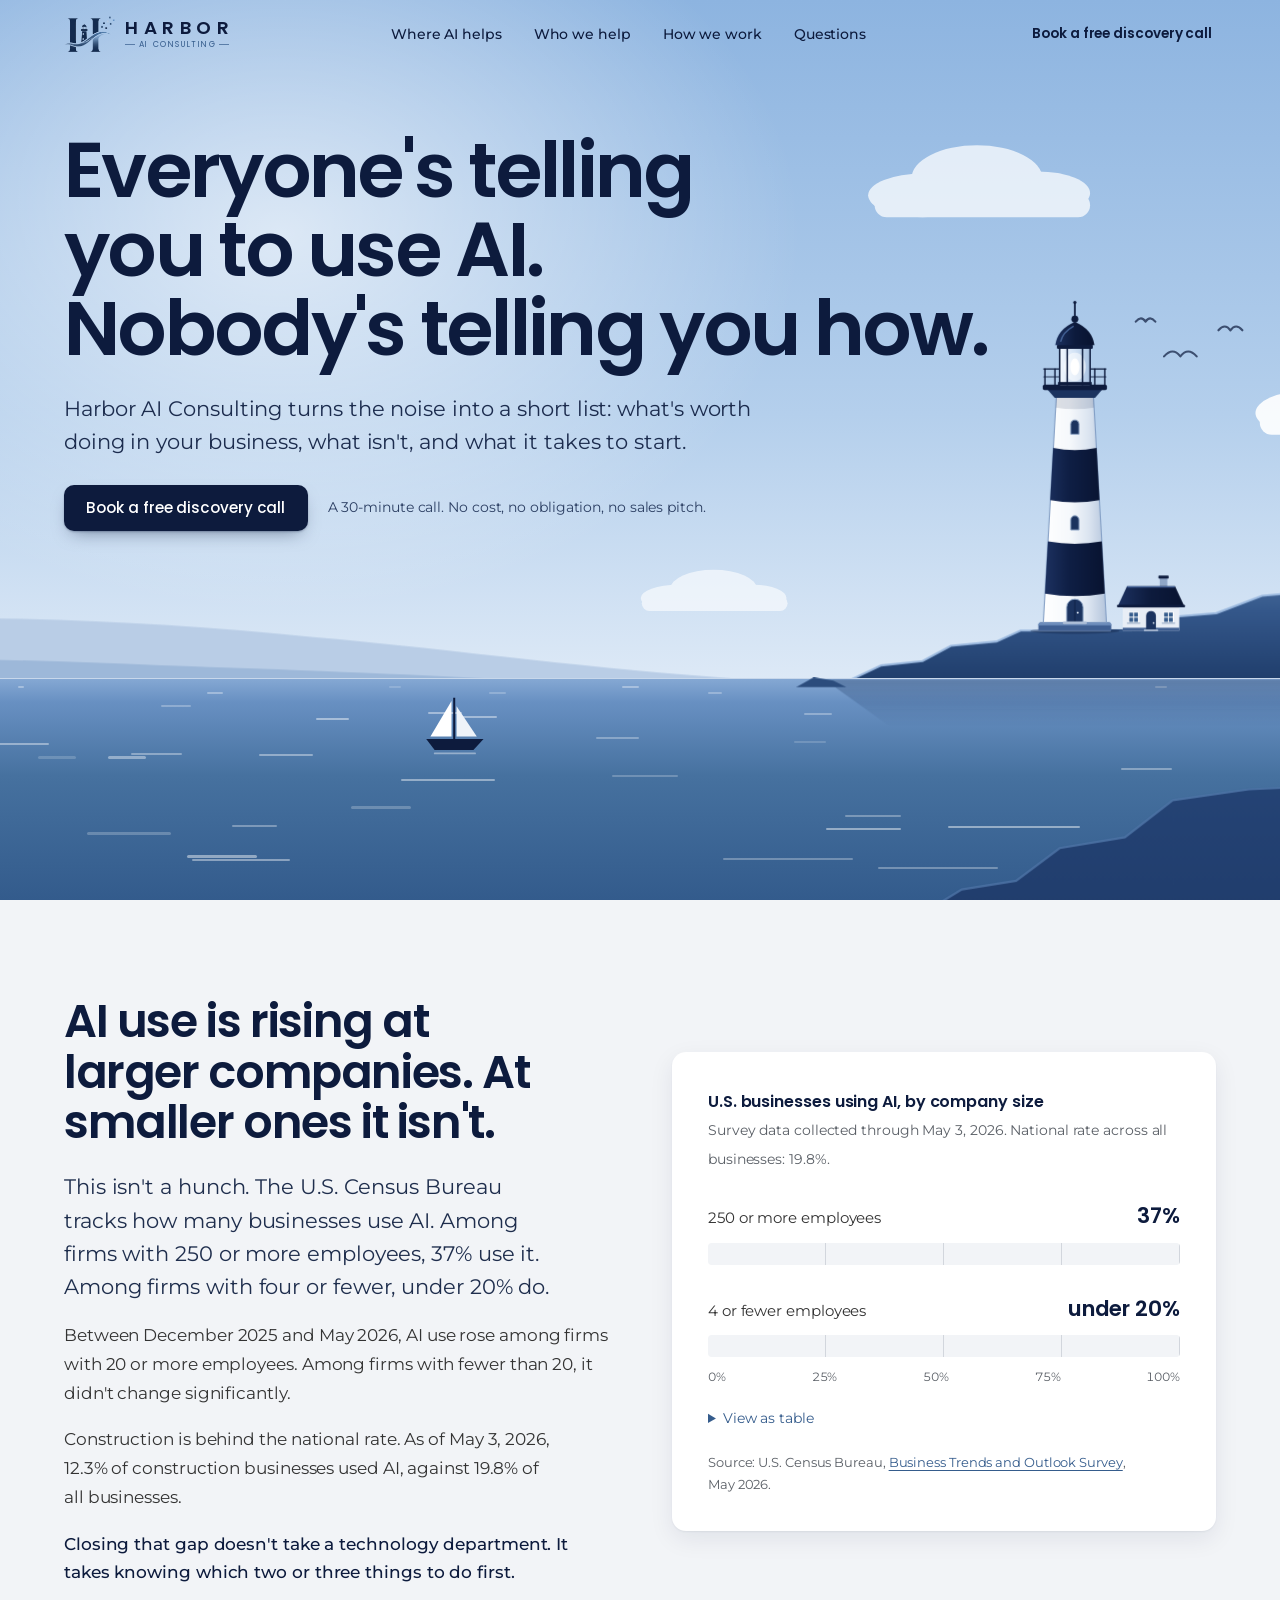
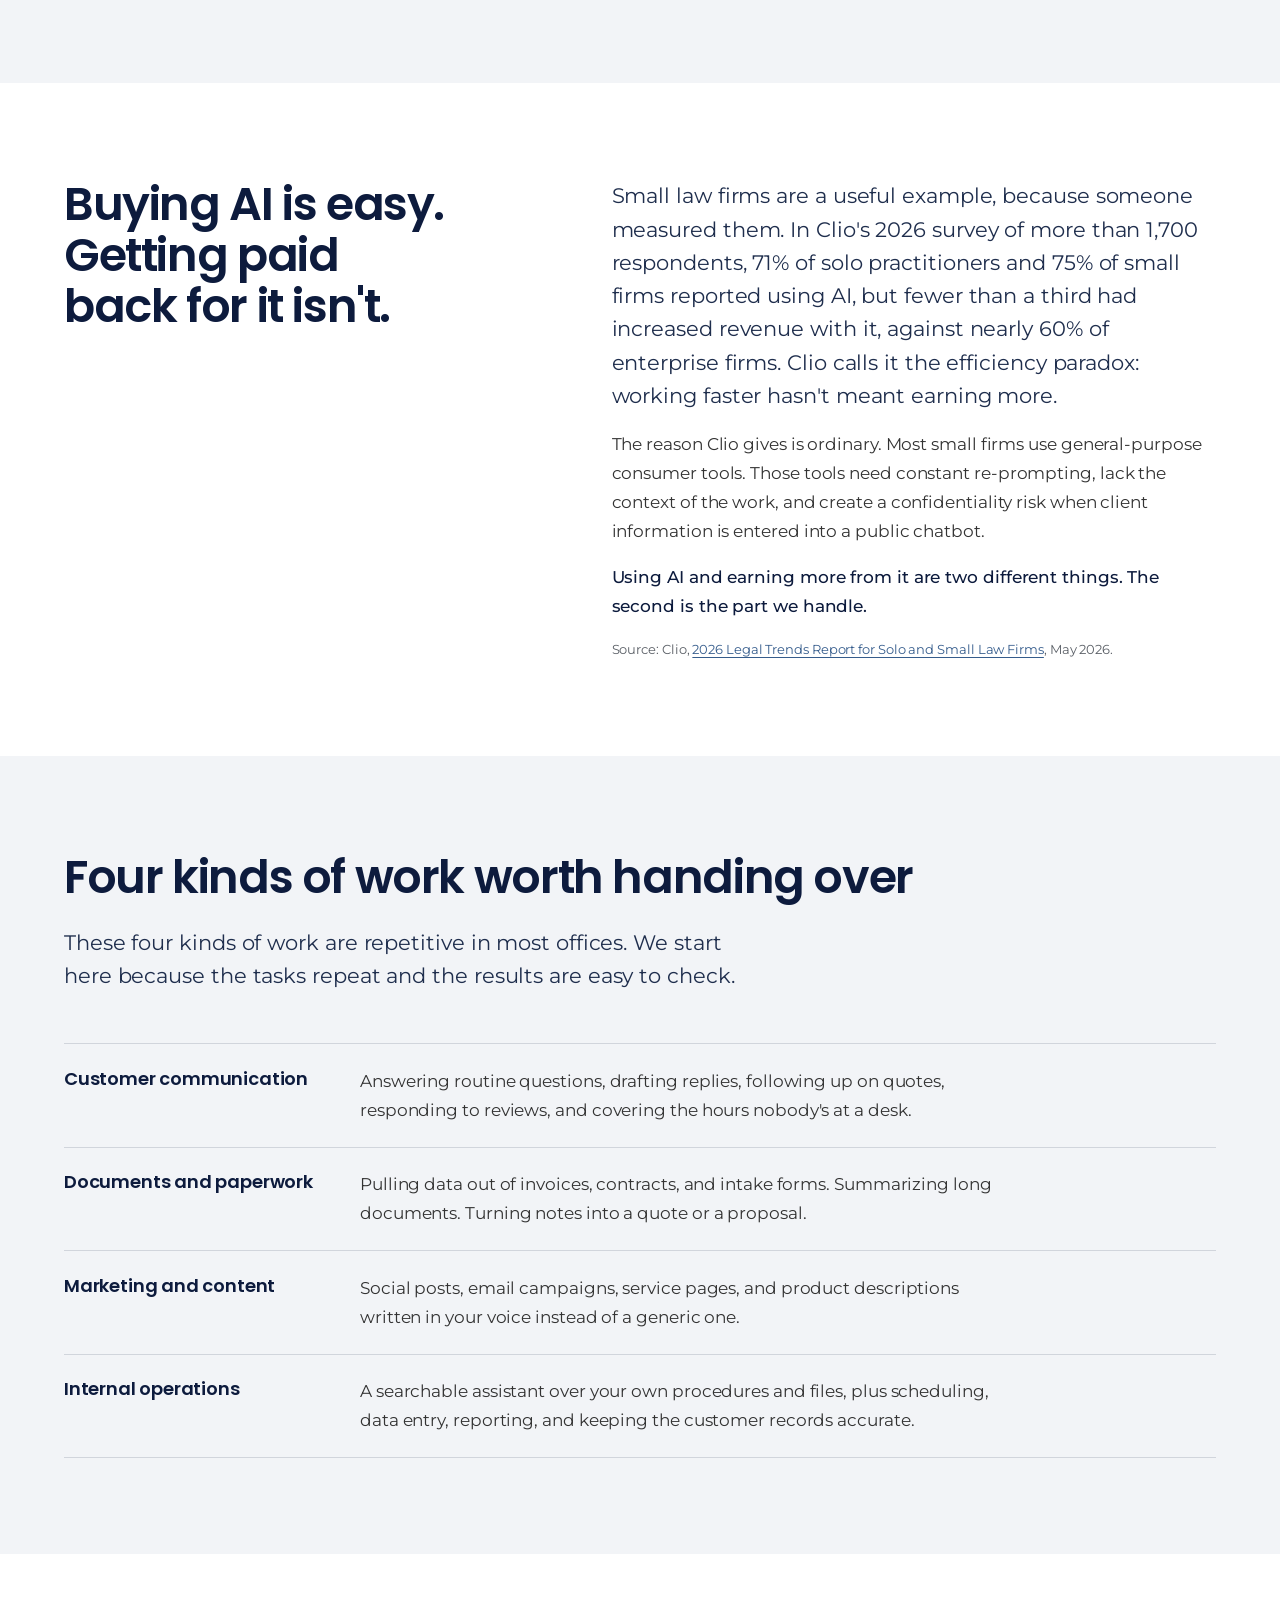
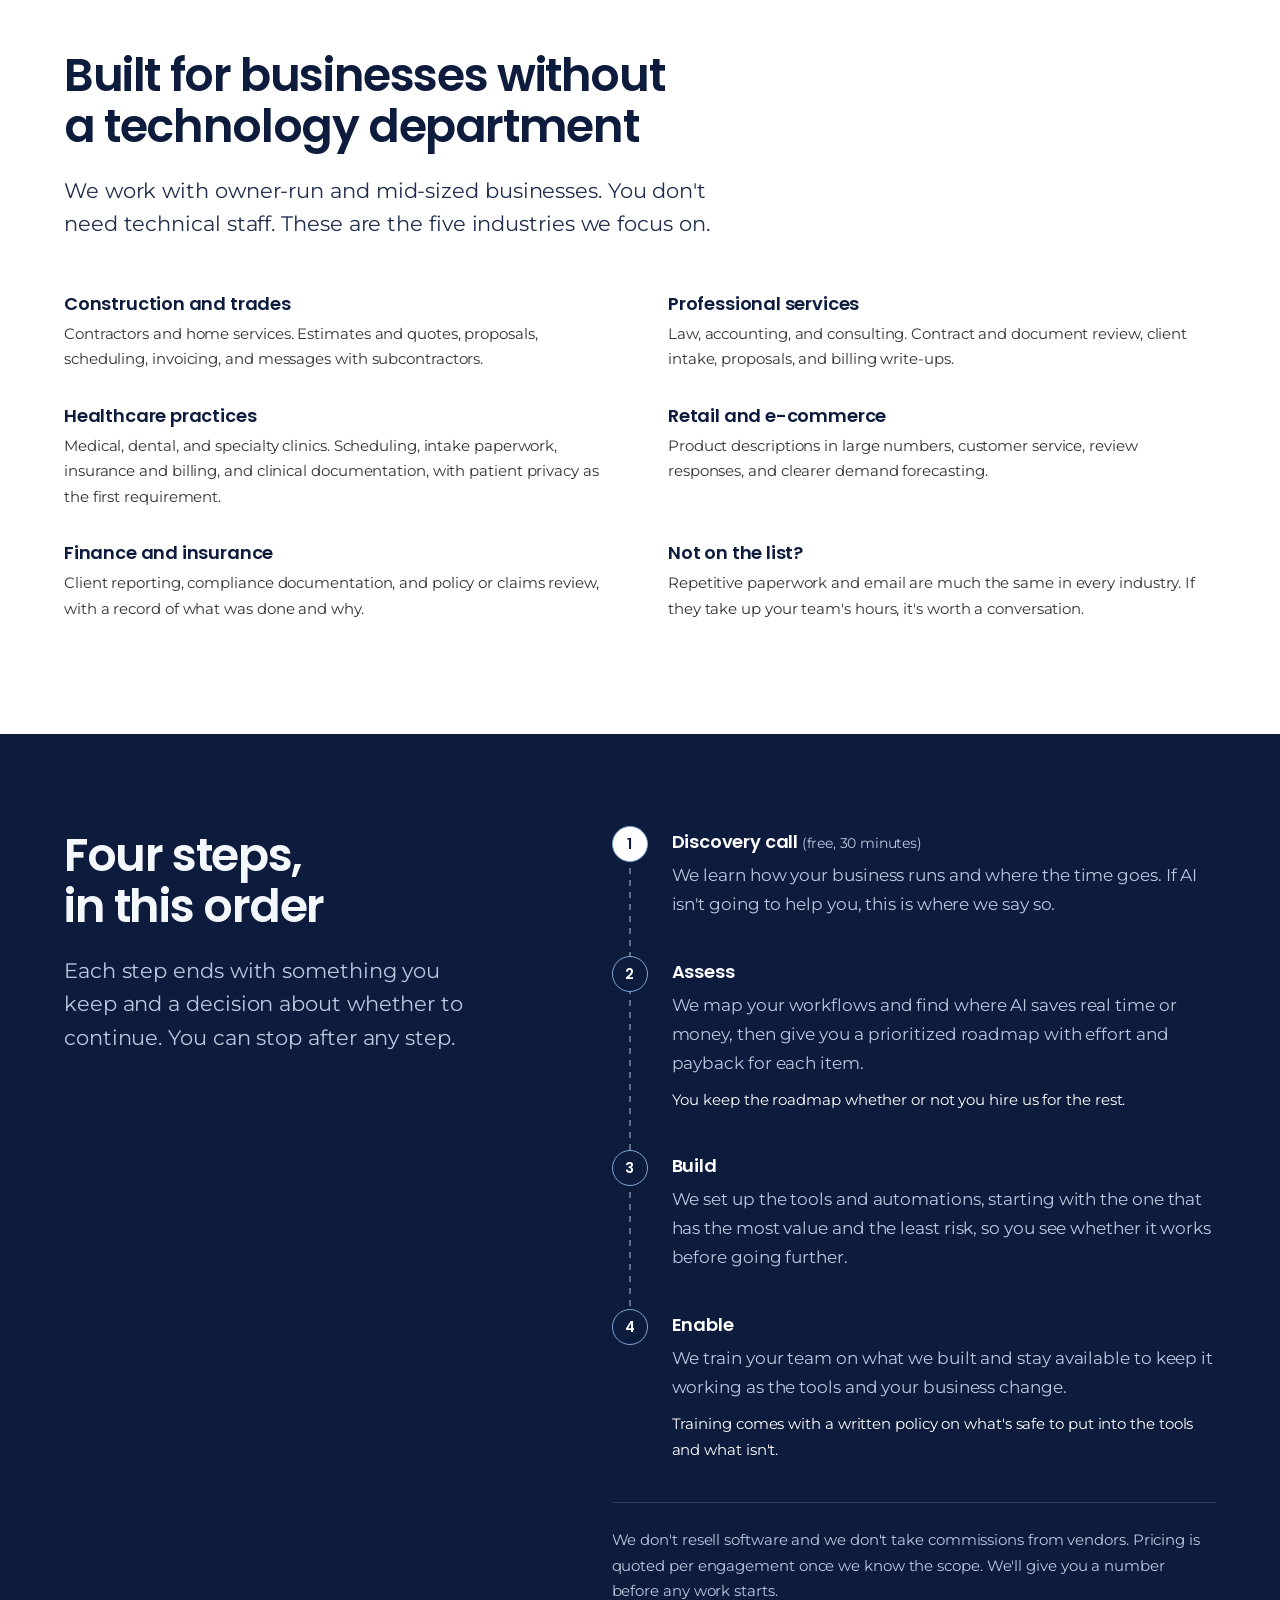
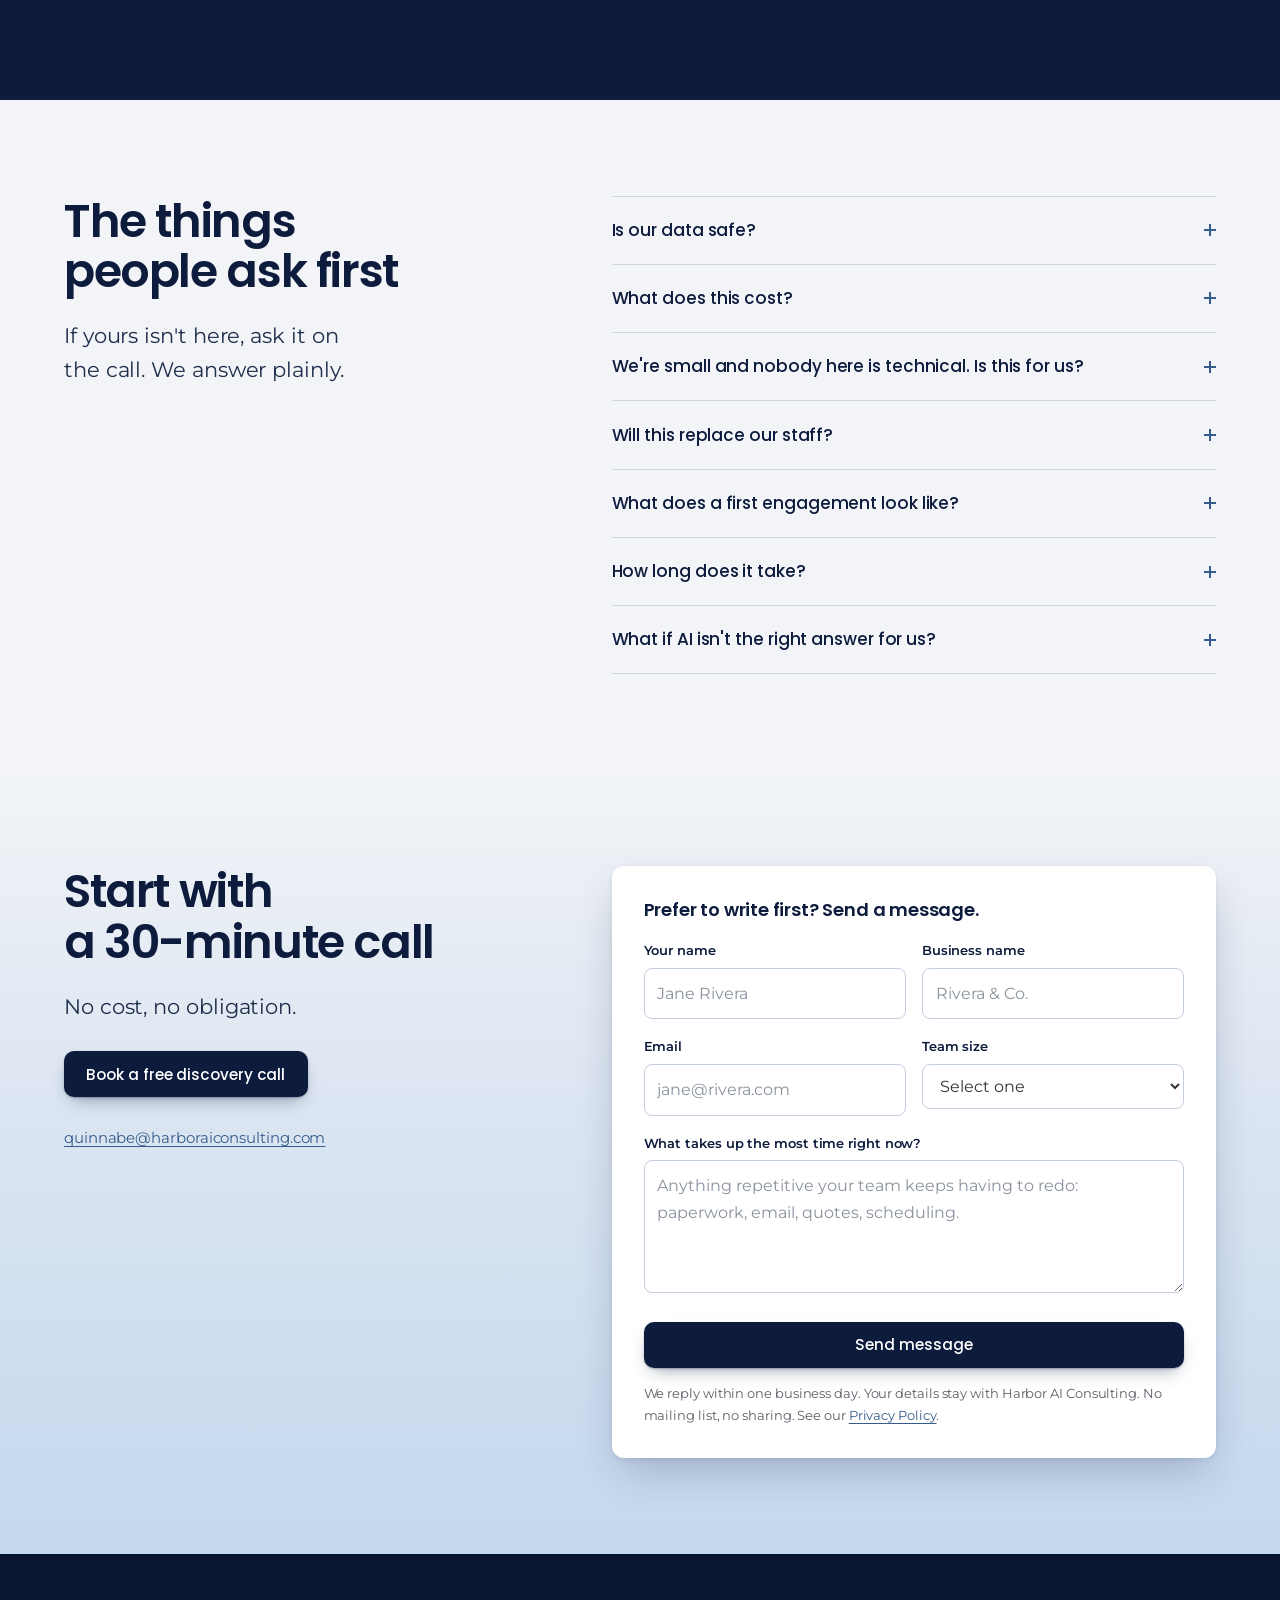
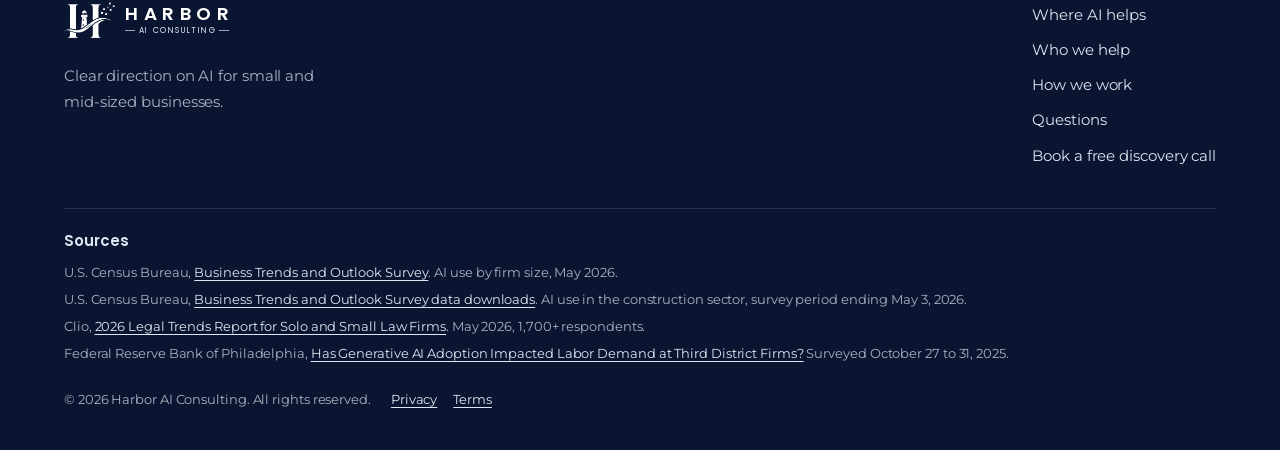
==== index.html @ d049d6ae "Replace the home page with the scroll-driven daylight design The home page is rebuilt as a daytime h" ====
<!doctype html>
<html lang="en">
<head>
<meta charset="utf-8">
<meta name="viewport" content="width=device-width, initial-scale=1, viewport-fit=cover">
<title>Harbor AI Consulting: clear direction on AI for small businesses</title>
<meta name="description" content="Harbor AI Consulting helps small and mid-sized businesses work out where AI actually pays off, and where it doesn't. Book a free 30-minute discovery call.">
<link rel="canonical" href="https://harboraiconsulting.com/">

<meta property="og:type" content="website">
<meta property="og:url" content="https://harboraiconsulting.com/">
<meta property="og:site_name" content="Harbor AI Consulting">
<meta property="og:title" content="Harbor AI Consulting: clear direction on AI">
<meta property="og:description" content="Everyone's telling you to use AI. Nobody's telling you how. Practical AI guidance for small and mid-sized businesses.">
<meta property="og:image" content="https://harboraiconsulting.com/assets/logo.png">
<meta name="twitter:card" content="summary_large_image">
<meta name="twitter:title" content="Harbor AI Consulting: clear direction on AI">
<meta name="twitter:description" content="Everyone's telling you to use AI. Nobody's telling you how. Practical AI guidance for small and mid-sized businesses.">
<meta name="twitter:image" content="https://harboraiconsulting.com/assets/logo.png">
<meta name="theme-color" content="#A6C4E6">

<link rel="icon" href="/favicon.svg" type="image/svg+xml">
<link rel="icon" href="/favicon-32.png" sizes="32x32" type="image/png">
<link rel="apple-touch-icon" href="/apple-touch-icon.png">

<link rel="preconnect" href="https://fonts.googleapis.com">
<link rel="preconnect" href="https://fonts.gstatic.com" crossorigin>
<link href="https://fonts.googleapis.com/css2?family=Montserrat:wght@400;500;600&family=Poppins:wght@400;500;600&display=swap" rel="stylesheet">
<link rel="stylesheet" href="scrollcraft.css">

<style>
  /* ---------- brand tokens: the light ground is the default ---------- */
  :root {
    --sc-canvas: #FFFFFF;
    --sc-surface: #F2F4F7;
    --sc-ink: #0D1B3D;
    --sc-ink-soft: #5A5F66;
    --sc-accent: #355C8C;
    --sc-accent-ink: #FFFFFF;
    --sc-hairline: rgba(13,27,61,.14);
    --sc-font-display: "Poppins", system-ui, sans-serif;
    --sc-font-text: "Montserrat", system-ui, sans-serif;
    --sc-maxw: 90rem;
    --sc-gutter: clamp(1.25rem, 5vw, 4.5rem);
    --edge: max(var(--sc-gutter), calc((100vw - var(--sc-maxw)) / 2 + var(--sc-gutter)));
    --sc-leading-body: 1.7;
    --navy: #0D1B3D; --navy-deep: #0A1631; --blue: #355C8C; --sky: #7FA8D6;
    --mist: #DDE6F2; --fog: #F2F4F7;
    --lift: 0 1px 2px rgba(13,27,61,.06), 0 8px 24px rgba(13,27,61,.08);
    --lift-3: 0 2px 4px rgba(13,27,61,.08), 0 18px 44px -8px rgba(13,27,61,.24);
    --bar-h: 68px;
    --sc-t-base: clamp(1rem, .97rem + .12vw, 1.0625rem);
  }
  body { color: #333333; }
  .g-light { --sc-canvas: #F2F4F7; --sc-surface: #FFFFFF; background: #F2F4F7; }
  .g-white { background: #FFFFFF; }
  .g-sky   { background: linear-gradient(180deg, #F2F4F7 0%, #DDE6F2 40%, #C4D8EE 100%); }
  /* the dark ground restates the tokens AND color, because color is inherited as a computed value */
  .g-dark  {
    --sc-ink: #F4F7FB; --sc-ink-soft: #B9C8DE;
    --sc-accent: #7FA8D6; --sc-accent-ink: #0D1B3D;
    --sc-hairline: rgba(221,230,242,.16);
    background: var(--navy); color: var(--sc-ink);
  }
  section { position: relative; }
  .sc-wrap[data-sc-in] { opacity: 1; transform: none; }
  html { scroll-padding-top: calc(var(--bar-h) + 1rem); }
  a:focus-visible, button:focus-visible, summary:focus-visible { outline: 2px solid var(--blue); outline-offset: 3px; border-radius: 4px; }
  .g-dark a:focus-visible, .foot a:focus-visible { outline-color: var(--sky); }
  .skip-link { position: absolute; left: -9999px; top: 0; z-index: 200; background: var(--navy); color: #fff; padding: .75rem 1.25rem; border-radius: 0 0 6px 0; text-decoration: none; }
  .skip-link:focus { left: 0; }

  h1, h2, h3 { font-family: var(--sc-font-display); color: var(--sc-ink); margin: 0; text-wrap: balance; }
  h2 { font-weight: 600; font-size: clamp(1.75rem, 1.2rem + 2.1vw, 2.9rem); line-height: 1.1; letter-spacing: -0.03em; }
  h3 { font-weight: 600; font-size: 1.125rem; line-height: 1.3; letter-spacing: -0.01em; }
  p { margin: 0; text-wrap: pretty; }
  .lede { font-size: clamp(1.1rem, 1rem + .5vw, 1.3rem); line-height: 1.6; max-width: 60ch; color: #1F2E4D; text-wrap: balance; }
  /* inside a text column every paragraph shares one right edge */
  .read .lede, .cols--even .stack .lede { max-width: none; }
  .read .lede { text-wrap: pretty; }
  @media (max-width: 760px) { .lede { text-wrap: pretty; } }
  .cols--even .stack { max-width: 37rem; }
  .two > span { display: block; }
  .small { font-size: .9375rem; }
  .soft { color: var(--sc-ink-soft); }
  .src { font-size: .8125rem; color: var(--sc-ink-soft); }
  .src a, .txt-link { color: var(--sc-accent); text-decoration: underline; }
  .g-light .txt-link, .g-white .txt-link, .g-light .src a, .g-white .src a { color: var(--blue); }
  .sr-only { position: absolute; width: 1px; height: 1px; overflow: hidden; clip-path: inset(50%); white-space: nowrap; }

  /* ---------- buttons ---------- */
  .btn {
    display: inline-flex; align-items: center; justify-content: center;
    font-family: var(--sc-font-display); font-weight: 500; font-size: .95rem; line-height: 1;
    padding: .95rem 1.4rem; border-radius: 10px; border: 0; cursor: pointer;
    text-decoration: none; white-space: nowrap;
    transition: background-color 160ms var(--sc-ease-out), transform 120ms var(--sc-ease-out);
  }
  .btn:active { transform: translateY(1px); }
  .btn--navy { background: var(--navy); color: #FFFFFF; box-shadow: 0 1px 2px rgba(13,27,61,.28), 0 8px 18px -8px rgba(13,27,61,.5); }
  .btn--block { width: 100%; }
  .btn--sm { padding: .7rem 1rem; font-size: .85rem; }
  .btn[disabled] { background: var(--mist); color: #5A5F66; cursor: default; }
  @media (hover: hover) and (pointer: fine) { .btn--navy:hover { background: var(--blue); transform: translateY(-1px); } }
  .btn:active { transform: translateY(1px); }

  /* ---------- the bar: a working index ---------- */
  .bar {
    position: fixed; inset: 0 0 auto 0; height: var(--bar-h); z-index: 60;
    display: flex; align-items: center; justify-content: space-between; gap: 1rem;
    padding-inline: var(--edge);
    transition: background-color 240ms var(--sc-ease-out), box-shadow 240ms var(--sc-ease-out);
  }
  .bar.is-scrolled { background: rgba(255,255,255,.96); -webkit-backdrop-filter: saturate(1.5) blur(16px); backdrop-filter: saturate(1.5) blur(16px); box-shadow: 0 1px 0 rgba(13,27,61,.09); }
  .bar.is-open { background: #FFFFFF; box-shadow: 0 1px 0 rgba(13,27,61,.09); }
  .bar .btn--navy { transition: background-color 200ms var(--sc-ease-out), color 200ms var(--sc-ease-out), transform 120ms var(--sc-ease-out); }
  .bar:not(.is-scrolled):not(.is-open) .btn--navy { background: transparent; color: var(--navy); box-shadow: inset 0 0 0 1.5px var(--navy); }
  @media (hover: hover) and (pointer: fine) { .bar:not(.is-scrolled):not(.is-open) .btn--navy:hover { background: rgba(13,27,61,.08); } }
  .lockup { display: inline-flex; align-items: center; gap: .65rem; text-decoration: none; color: var(--navy); }
  .lockup img { height: 36px; width: auto; }
  .lockup-word { display: flex; flex-direction: column; gap: 3px; font-family: var(--sc-font-display); line-height: 1; }
  /* horizontal lockup as drawn in the brand guide: HARBOR is the widest line; under it AI CONSULTING
     is centered with a short line on each side. Letter spacing also adds space after the last letter,
     so each line of text takes that space back with a negative right margin. */
  .lockup-name { font-weight: 600; font-size: 1.15rem; letter-spacing: .3em; margin-right: -.3em; }
  .lockup-sub { display: flex; align-items: center; gap: .5em; font-size: .5rem; color: var(--blue); }
  .lockup-sub::before, .lockup-sub::after { content: ""; flex: 1 1 0; min-width: 4px; height: 1px; background: currentColor; opacity: .7; }
  .lockup-sub > span { letter-spacing: .2em; margin-right: -.2em; white-space: nowrap; }
  .bar-nav { display: flex; gap: 2rem; }
  .bar-nav a { position: relative; font-size: .9rem; font-weight: 500; color: var(--navy); text-decoration: none; padding: .5rem 0; }
  .bar-nav a::after { content: ""; position: absolute; left: 0; right: 0; bottom: 2px; height: 2px; border-radius: 1px; background: currentColor;
    transform: scaleX(0); transform-origin: 0 50%; transition: transform 240ms var(--sc-ease-out); }
  .bar-nav a[aria-current]::after { transform: scaleX(1); }
  @media (hover: hover) and (pointer: fine) { .bar-nav a:hover::after { transform: scaleX(1); } }
  .bar-right { display: flex; align-items: center; gap: .35rem; }
  .menu { display: none; }
  .menu summary { list-style: none; cursor: pointer; font-family: var(--sc-font-display); font-weight: 500; font-size: .85rem; color: var(--navy); padding: .7rem .6rem; }
  .menu summary::-webkit-details-marker { display: none; }
  .menu-panel { position: absolute; left: 0; right: 0; top: var(--bar-h); display: grid; background: #FFFFFF;
    padding: 0 var(--edge) .75rem; box-shadow: 0 22px 30px -20px rgba(13,27,61,.35); }
  .menu-panel a { padding: .95rem 0; border-top: 1px solid var(--sc-hairline); color: var(--navy); font-weight: 500; text-decoration: none; }
  @media (max-width: 960px) { .bar-nav { display: none; } .menu { display: block; } }
  @media (max-width: 420px) { .lockup-word { display: none; } .bar .btn--sm { padding: .65rem .7rem; font-size: .78rem; } }

  /* Decided 2026-11-10: the top bar has no lines and no boxes, except the logo, which keeps its
     brand-guide lines beside AI CONSULTING. No underline under the section being read or on hover,
     no outline or fill on the bar button, no line under the bar. */
  .bar-nav a::after { display: none; }
  .bar .bar-nav a { transition: color 160ms var(--sc-ease-out); }
  .bar .bar-nav a[aria-current] { color: var(--blue); }
  .bar.is-scrolled, .bar.is-open { box-shadow: none; }
  .bar .btn--navy, .bar.is-scrolled .btn--navy, .bar:not(.is-scrolled):not(.is-open) .btn--navy {
    background: transparent; color: var(--navy); box-shadow: none; padding-inline: .25rem; font-weight: 600; }
  @media (hover: hover) and (pointer: fine) {
    .bar .bar-nav a:hover, .bar .btn--navy:hover, .bar:not(.is-scrolled):not(.is-open) .btn--navy:hover { color: var(--blue); background: transparent; transform: none; }
  }

  /* =====================================================================
     THE OPENING: one sentence in a clear sky, a lighthouse, open water.
     --u is the size of one drawing unit. The scene is drawn on a 1600 x 900
     sheet; the lighthouse stands at x 1180 and the waterline is at y 596.
     --h is how far the opening has scrolled away, 0 to 1.
     ===================================================================== */
  .hero {
    --h: clamp(0, calc((var(--sc-p, .5) - .5) * 2), 1);
    --u: min(.125svh, .085vw);
    --lx: 84vw;
    --yb: 800;
    --sea: calc(var(--u) * (var(--yb) - 596));
    position: relative; min-height: 100svh; overflow: clip;
    display: flex; flex-direction: column;
    background:
      radial-gradient(58% 60% at 22% 26%, rgba(255,255,255,.62), rgba(255,255,255,0) 70%),
      linear-gradient(180deg, #8DB4E0 0%, #B4CFEC 46%, #E3EDF8 80%, #F2F6FB 100%);
  }
  .pl { position: absolute; inset: 0; pointer-events: none; will-change: transform; }
  .pl-sky  { transform: translate3d(0, calc(var(--h) * 20svh), 0); }
  /* only the background answers the scroll: the sky and the far shore. The lighthouse, the water and the boat do not. */
  .sheet {
    position: absolute;
    left: calc(var(--lx) - var(--u) * 1180);
    bottom: calc(var(--u) * (var(--yb) - 900));
    width: calc(var(--u) * 1600); height: calc(var(--u) * 900);
  }
  .sheet svg { display: block; width: 100%; height: 100%; max-width: none; overflow: visible; }
  .sheet--far { transform: translate3d(calc(var(--h) * -3vw), 0, 0); will-change: transform; }
  /* clouds and birds do not move (decided 2026-11-10). Only the boat and the light on the water do. */

  .water {
    position: absolute; left: 0; right: 0; bottom: -24svh; height: calc(var(--sea) + 24svh);
    background: linear-gradient(180deg, #86A9D4 0, #6890C2 calc(var(--u) * 22), #46719F calc(var(--u) * 90), #325A8B calc(var(--u) * 210), #284C7B 100%);
    box-shadow: inset 0 1px 0 rgba(255,255,255,.55);
  }
  /* light on the water: three sheets of lines, each sheet one layer, so the browser moves them by fractions of a pixel */
  .glints { position: absolute; inset: 0; will-change: transform, opacity; animation: swell 9s ease-in-out infinite alternate; }
  .glints:nth-of-type(2) { animation-duration: 12s; animation-direction: alternate-reverse; }
  .glints:nth-of-type(3) { animation-duration: 15s; animation-delay: -5s; }
  @keyframes swell { from { transform: translate3d(-7px, 0, 0); opacity: 1; } to { transform: translate3d(7px, 0, 0); opacity: .5; } }
  .water i { position: absolute; height: max(1.5px, calc(var(--u) * 2)); border-radius: 2px; background: #FFFFFF; }
  .boat { position: absolute; left: 33vw; top: calc(var(--u) * 12); width: calc(var(--u) * 62);
    animation: sail 34s ease-in-out infinite alternate; will-change: transform; }
  /* the boat floats on its own, slowly, left and right. Scroll does not move it. */
  @keyframes sail { from { transform: translate3d(-3.5vw, 0, 0) rotate(.02deg); } to { transform: translate3d(3.5vw, 0, 0) rotate(.02deg); } }
  .boat svg { display: block; width: 100%; height: auto; overflow: visible; transform-origin: 50% 88%;
    animation: bob 6s ease-in-out infinite alternate; will-change: transform; }
  @keyframes bob { from { transform: translate3d(0, -.6px, 0) rotate(-1.6deg); } to { transform: translate3d(0, .6px, 0) rotate(1.6deg); } }

  .hero-copy {
    position: relative; z-index: 3;
    padding: calc(var(--bar-h) + clamp(1.75rem, 7svh, 5.5rem)) var(--edge) 0;
  }
  .hero-copy h1 {
    font-weight: 600; color: var(--navy);
    font-size: clamp(2.1rem, min(6vw, 10.2svh), 5.6rem);
    line-height: 1.03; letter-spacing: -0.035em; max-width: 12.7em;
  }
  .hero-copy h1 > span { display: block; text-wrap: balance; }
  .hero-copy h1 .nw { white-space: nowrap; }
  .hero-copy .lede { margin-top: clamp(1.1rem, 2.6svh, 1.75rem); max-width: 60ch; color: #1C2C4E; }
  .hero-cta { margin-top: clamp(1.25rem, 3svh, 2rem); display: flex; flex-wrap: wrap; align-items: center; gap: .9rem 1.25rem; }
  .hero-cta p { font-size: .875rem; color: #2C3F63; }
  .hero-reserve { flex: 1 0 calc(var(--u) * 250); }

  @media (max-width: 760px) {
    .hero { --u: min(.075svh, .165vw); --lx: 80vw; --yb: 760; }
    .hero-copy { padding-top: calc(var(--bar-h) + 1.5rem); }
    .hero-copy h1 { font-size: clamp(1.9rem, 10.3vw, 3rem); line-height: 1.06; }
    .hero-copy .lede { font-size: 1rem; line-height: 1.55; }
    .hero-reserve { flex-basis: calc(var(--u) * (var(--yb) - 228)); }
    .pl-fore, .cloud--b { display: none; }
    .boat { left: 8vw; width: calc(var(--u) * 70); }
  }

  @media (prefers-reduced-motion: no-preference) {
    .hero-copy h1, .hero-copy .lede, .hero-cta { animation: arrive 760ms var(--sc-ease-out) both; }
    .hero-copy .lede { animation-delay: 120ms; }
    .hero-cta { animation-delay: 220ms; }
  }
  @keyframes arrive { from { opacity: 0; transform: translate3d(0, 16px, 0); } }

  @media (prefers-reduced-motion: reduce) {
    .hero { --h: 0; }
    .glints, .boat, .boat svg { animation: none; }
    .course-wrap { --k: 1 !important; }
  }

  /* =====================================================================
     the document
     ===================================================================== */
  .sec { padding-block: clamp(4rem, 7.5vw, 6.75rem); }
  .cols { display: grid; gap: clamp(2rem, 5vw, 5rem); }
  @media (min-width: 900px) {
    .cols--even { grid-template-columns: 1fr 1fr; align-items: center; }
    .cols--lead { grid-template-columns: minmax(0,.8fr) minmax(0,1fr); align-items: start; }
    .sticky { position: sticky; top: calc(var(--bar-h) + 2rem); }
  }
  .stack > * + * { margin-top: 1.1rem; }
  .stack > h2 + * { margin-top: 1.4rem; }

  /* the gap: two bars */
  .fig { background: #fff; border-radius: 14px; padding: clamp(1.25rem, 3vw, 2.25rem); box-shadow: var(--lift); margin: 0; }
  .fig figcaption strong { display: block; font-family: var(--sc-font-display); font-weight: 600; color: var(--navy); font-size: 1rem; }
  .fig figcaption span { font-size: .875rem; color: #5A5F66; }
  .bar-row { margin-top: 1.6rem; }
  .bar-head { display: flex; justify-content: space-between; align-items: baseline; gap: 1rem; font-size: .9375rem; }
  .bar-head b { font-family: var(--sc-font-display); font-weight: 600; font-size: 1.35rem; color: var(--navy); font-variant-numeric: tabular-nums; }
  /* The track is the whole 0 to 100 percent, so a bar's length is its real share (decided 2026-11-10:
     on the old 0 to 40 scale, 37% filled almost the whole track). A faint line marks each quarter. */
  .bar-track { margin-top: .5rem; height: 22px; border-radius: 4px;
    background: linear-gradient(90deg, transparent calc(100% - 1px), rgba(13,27,61,.14) 0) 0 0 / 25% 100%, var(--fog); }
  .bar-fill { height: 100%; border-radius: 4px; }
  .bar-fill--large { width: 37%; background: var(--navy); }
  /* "under 20%": a solid bar that ends at the 20% mark. The label says "under". (decided 2026-11-10: the faded bar with a partial outline looked broken.) */
  .bar-fill--small { width: 20%; background: var(--blue); }
  .bar-edge { display: none; }
  .axis { display: flex; justify-content: space-between; margin-top: .6rem; font-size: .75rem; color: #5A5F66; font-variant-numeric: tabular-nums; }
  .fig details { margin-top: 1.25rem; font-size: .875rem; }
  .fig summary { cursor: pointer; color: var(--blue); }
  .fig table { margin-top: .75rem; width: 100%; border-collapse: collapse; }
  .fig th, .fig td { text-align: left; padding: .45rem 0; border-top: 1px solid rgba(13,27,61,.12); font-weight: 400; }
  .fig th { font-weight: 600; color: var(--navy); }

  /* doubt: one indented reading column */
  .read { max-width: 62ch; }

  /* orientation: rows, not cards */
  .rows { margin-top: clamp(2rem, 4vw, 3.25rem); border-bottom: 1px solid var(--sc-hairline); }
  .row { display: grid; gap: .4rem 2.5rem; padding-block: 1.4rem; border-top: 1px solid var(--sc-hairline); }
  @media (min-width: 760px) { .row { grid-template-columns: 16rem 1fr; } }
  .row p { max-width: 60ch; }
  .who { margin-top: clamp(2rem, 4vw, 3.25rem); display: grid; gap: 2rem 3.5rem; list-style: none; padding: 0; }
  @media (min-width: 760px) { .who { grid-template-columns: 1fr 1fr; } }
  .who h3 { margin-bottom: .35rem; }
  .aside { margin-top: 2.5rem; padding-top: 1.5rem; border-top: 1px solid var(--sc-hairline); max-width: 62ch; }

  /* control: the course, and the boat that follows it. --k is the boat's place on the line, 0 to 1 */
  .course-wrap { position: relative; --k: 0; }
  .course { list-style: none; margin: 0; padding: 0; }
  .course-rail { position: absolute; left: 17px; top: 14px; bottom: 18px; width: 2px; container-type: size; }
  .course-track { position: absolute; inset: 0; background: repeating-linear-gradient(180deg, rgba(221,230,242,.4) 0 6px, transparent 6px 12px); }
  .course-fill { position: absolute; inset: 0; background: var(--sky); transform-origin: 50% 0; transform: scaleY(var(--k)); will-change: transform; }
  .course-boat { position: absolute; left: 50%; top: 0; width: 22px; height: 30px; margin: -15px 0 0 -11px;
    transform: translate3d(0, calc(var(--k) * 100cqh), 0); will-change: transform; }
  .course-boat svg { display: block; width: 100%; height: 100%; }
  .course li { position: relative; padding-left: 3.75rem; --on: clamp(0, calc((var(--k) - var(--t, 0)) * 40 + 1), 1); }
  .course li + li { margin-top: 2.6rem; }
  .course li:last-child::after { content: ""; position: absolute; left: 8px; top: 34px; bottom: -24px; width: 20px; background: var(--navy); }
  .course-n { position: absolute; left: 0; top: -4px; width: 36px; height: 36px; border-radius: 50%;
    display: grid; place-items: center; border: 1.5px solid var(--sky);
    background: color-mix(in srgb, #FFFFFF calc(var(--on) * 100%), #0D1B3D);
    color: color-mix(in srgb, #0D1B3D calc(var(--on) * 100%), #FFFFFF);
    font-family: var(--sc-font-display); font-weight: 600; font-size: .9rem; }
  .course h3 { color: #fff; margin-bottom: .45rem; }
  .course h3 small { font-family: var(--sc-font-text); font-weight: 400; font-size: .875rem; color: var(--sc-ink-soft); }
  .course p { color: var(--sc-ink-soft); max-width: 54ch; }
  .course .keep { margin-top: .6rem; color: #fff; }

  /* reassurance */
  .faq { border-bottom: 1px solid var(--sc-hairline); }
  .faq details { border-top: 1px solid var(--sc-hairline); }
  .faq summary { list-style: none; cursor: pointer; display: flex; justify-content: space-between; gap: 1.5rem; align-items: center;
    padding: 1.2rem 0; font-family: var(--sc-font-display); font-weight: 500; font-size: 1.0625rem; color: var(--navy); }
  .faq summary::-webkit-details-marker { display: none; }
  .faq summary::after { content: ""; flex: none; width: 12px; height: 12px;
    background: linear-gradient(var(--blue), var(--blue)) center / 100% 2px no-repeat, linear-gradient(var(--blue), var(--blue)) center / 2px 100% no-repeat;
    transition: transform 200ms var(--sc-ease-out); }
  .faq details[open] summary::after { transform: rotate(45deg); }
  .faq summary { transition: color 160ms var(--sc-ease-out); }
  @media (hover: hover) and (pointer: fine) { .faq summary:hover { color: var(--blue); } }
  .faq .ans { padding: 0 2.5rem 1.4rem 0; max-width: 62ch; font-size: .9688rem; }
  @supports (interpolate-size: allow-keywords) {
    @media (prefers-reduced-motion: no-preference) {
      .faq { interpolate-size: allow-keywords; }
      .faq details::details-content { block-size: 0; opacity: 0; overflow: clip;
        transition: block-size 340ms var(--sc-ease-out), opacity 260ms var(--sc-ease-out), content-visibility 340ms allow-discrete; }
      .faq details[open]::details-content { block-size: auto; opacity: 1; }
    }
  }
  .faq .ans p + p { margin-top: .75rem; }

  /* resolve: open sky, a button and a form */
  .mail { display: inline-block; margin-top: 1.75rem; color: var(--blue); font-size: .9375rem; }
  .card { background: #fff; color: #333; border-radius: 12px; padding: clamp(1.25rem, 3vw, 2rem); box-shadow: var(--lift-3);
    --sc-accent: #355C8C; --sc-ink: #0D1B3D; }
  .card h3 { color: var(--navy); margin-bottom: 1.1rem; }
  .fields { display: grid; gap: 1rem; }
  @media (min-width: 560px) { .fields--2 { grid-template-columns: 1fr 1fr; } }
  .field label { display: block; font-size: .8125rem; font-weight: 600; color: var(--navy); margin-bottom: .4rem; }
  .field input, .field select, .field textarea {
    width: 100%; padding: .7rem .8rem; border: 1px solid #C3CEDD; border-radius: 8px; background: #fff; color: #333;
    font-size: 1rem; transition: border-color 160ms var(--sc-ease-out); }
  @media (hover: hover) and (pointer: fine) { .field input:hover, .field select:hover, .field textarea:hover { border-color: #8FA6C6; } }
  .field input::placeholder, .field textarea::placeholder { color: #8A929E; }
  .field input:focus-visible, .field select:focus-visible, .field textarea:focus-visible { outline: 2px solid var(--blue); outline-offset: 1px; border-color: var(--blue); }
  .field .err { display: none; margin-top: .35rem; font-size: .8125rem; color: #B42318; }
  .field.is-invalid .err { display: block; }
  .field.is-invalid input, .field.is-invalid textarea { border-color: #B42318; }
  .form-note { font-size: .8125rem; color: #5A5F66; margin-top: .9rem; }
  .form-success { display: none; }
  .form-success.is-shown { display: block; }

  .foot { background: var(--navy-deep); color: rgba(221,230,242,.75); padding-block: 3rem 2.5rem; position: relative; z-index: 4; }
  .foot-top { display: flex; flex-wrap: wrap; justify-content: space-between; gap: 2rem 4rem; }
  .foot nav { display: flex; flex-direction: column; gap: .6rem; }
  .foot a { color: var(--mist); font-size: .9375rem; }
  .foot nav a { text-decoration: none; }
  @media (hover: hover) and (pointer: fine) { .foot nav a:hover { text-decoration: underline; text-underline-offset: 4px; } }
  .foot-src { margin-top: 2.5rem; padding-top: 1.5rem; border-top: 1px solid rgba(221,230,242,.14); }
  .foot-src h2 { font-size: .9375rem; letter-spacing: 0; color: var(--mist); }
  .foot-src ul { list-style: none; padding: 0; margin: .75rem 0 0; }
  .foot-src li { font-size: .8125rem; line-height: 1.6; }
  .foot-src li + li { margin-top: .4rem; }
  .foot-src a { font-size: inherit; }
  .legal { margin-top: 1.5rem; font-size: .8125rem; display: flex; flex-wrap: wrap; gap: .35rem 1.25rem; }
  .legal-links { display: inline-flex; gap: 1rem; }
  .legal a { font-size: inherit; }
  .foot .lockup { color: #fff; } .foot .lockup-sub { color: var(--mist); }
</style>
<noscript><style>
  [data-sc-in], [data-sc-stagger] > * { opacity: 1 !important; transform: none !important; }
  [data-sc-reveal] { clip-path: none !important; }
  .course-wrap { --k: 1; }
</style></noscript>
</head>
<body>
<a class="skip-link" href="#top">Skip to content</a>

<!-- the scene is drawn once, here, and placed with <use> -->
<svg width="0" height="0" style="position:absolute" aria-hidden="true" focusable="false">
  <defs>
    <linearGradient id="d-tower" x1="0" x2="1" y1="0" y2="0">
      <stop offset="0" stop-color="#FFFFFF"/><stop offset=".42" stop-color="#F6F9FC"/><stop offset=".72" stop-color="#DCE5F1"/><stop offset="1" stop-color="#B4C5DC"/>
    </linearGradient>
    <linearGradient id="d-band" gradientUnits="userSpaceOnUse" x1="1152" y1="0" x2="1208" y2="0">
      <stop offset="0" stop-color="#1D3261"/><stop offset=".4" stop-color="#0F1F45"/><stop offset="1" stop-color="#081330"/>
    </linearGradient>
    <linearGradient id="d-roof" x1="0" x2="1" y1="0" y2="0">
      <stop offset="0" stop-color="#1D3261"/><stop offset=".5" stop-color="#0D1B3D"/><stop offset="1" stop-color="#081330"/>
    </linearGradient>
    <!-- the house wall is flat, so it is one even tone on both sides: the average white of the tower (decided 2026-11-10) -->
    <linearGradient id="d-wall" x1="0" x2="1" y1="0" y2="0">
      <stop offset="0" stop-color="#E8EEF6"/><stop offset="1" stop-color="#E8EEF6"/>
    </linearGradient>
    <linearGradient id="d-glass" x1="0" x2="1" y1="0" y2="0">
      <stop offset="0" stop-color="#F3F8FF"/><stop offset=".5" stop-color="#D3E3F6"/><stop offset="1" stop-color="#A9C3E2"/>
    </linearGradient>
    <linearGradient id="d-rock" gradientUnits="userSpaceOnUse" x1="0" y1="470" x2="0" y2="600">
      <stop offset="0" stop-color="#5A7FAE"/><stop offset=".5" stop-color="#34578A"/><stop offset="1" stop-color="#1F3D6B"/>
    </linearGradient>
    <linearGradient id="d-foreg" x1="0" x2="0" y1="0" y2="1">
      <stop offset="0" stop-color="#27477A"/><stop offset="1" stop-color="#132850"/>
    </linearGradient>
    <linearGradient id="d-shade" gradientUnits="userSpaceOnUse" x1="0" y1="597" x2="0" y2="640">
      <stop offset="0" stop-color="#16305A" stop-opacity=".34"/><stop offset="1" stop-color="#16305A" stop-opacity="0"/>
    </linearGradient>

    <symbol id="d-far" viewBox="0 0 1600 900" overflow="visible">
      <path d="M-2600 602V592C-2200 580-1800 566-1400 570C-1150 558-900 546-640 554C-420 540-200 532 0 544C160 536 320 542 480 558C600 568 720 586 880 597V602Z" fill="#B9CDE6"/>
      <path d="M-2600 602V594C-2000 586-1300 578-900 584C-700 574-440 572-220 580C-40 574 160 576 340 584C460 588 560 592 660 597V602Z" fill="#9DB8D9"/>
    </symbol>

    <symbol id="d-land" viewBox="0 0 1600 900" overflow="visible">
      <path d="M968 600l34-16 38-4 26-14 42-4 22-10h102l30-12 48-4 42-16 68-6 50-16 70-6 1200-30v238H968Z" fill="url(#d-rock)"/>
      <path d="M968 600l34-16 38-4 26-14 42-4 22-10h102l30-12 48-4 42-16 68-6 50-16 70-6 1200-30" fill="none" stroke="#9DBBE0" stroke-width="2" opacity=".9"/>
      <!-- the pale edge of the headland stops between the tower and the house, so no light strip shows on the ground there -->
      <rect x="1213" y="550.8" width="22" height="2.6" fill="url(#d-rock)"/>
      <!-- keeper's house: main block, roof, chimney. It stands apart from the tower (decided 2026-11-10). -->
      <rect x="1224" y="528" width="52" height="24" fill="url(#d-wall)"/>
      <rect x="1224" y="528" width="52" height="3.5" fill="#0D1B3D" opacity=".16"/>
      <rect x="1224" y="549.4" width="52" height="2.6" fill="#3F5F92"/>
      <rect x="1258" y="503" width="7" height="12" fill="#8FA6C6"/><rect x="1256.8" y="501.5" width="9.4" height="2.6" rx=".6" fill="#0D1B3D"/>
      <path d="M1219.5 529.5l8.5-18.5h44l8.5 18.5Z" fill="url(#d-roof)"/>
      <path d="M1228.6 511.8h42.8" stroke="#44639A" stroke-width="1.2" stroke-linecap="round"/>
      <rect x="1218.6" y="528.4" width="62.8" height="2.2" rx="1.1" fill="#0D1B3D"/>
      <!-- door and two windows -->
      <path d="M1245.5 552v-13.5a4.5 4.5 0 0 1 9 0V552Z" fill="#1B335F"/><circle cx="1252.3" cy="545" r=".8" fill="#DDE6F2"/>
      <rect x="1243.5" y="551" width="13" height="1.6" fill="#AFC0D8"/>
      <g fill="#355C8C" stroke="#FFFFFF" stroke-width="1"><rect x="1229.5" y="535" width="9" height="9.5"/><rect x="1261.5" y="535" width="9" height="9.5"/></g>
      <path d="M1234 535v9.5M1229.5 539.7h9M1266 535v9.5M1261.5 539.7h9" stroke="#FFFFFF" stroke-width=".9"/>
      <path d="M1228.3 545.2h11.4M1260.3 545.2h11.4" stroke="#9FB2CC" stroke-width="1.2" stroke-linecap="round"/>

      <!-- tower: stone base, tapered body, two bands that follow the curve of the wall -->
      <ellipse cx="1180" cy="552.4" rx="41" ry="2.6" fill="#0D1B3D" opacity=".38"/>
      <path d="M1146.5 552v-5.5q0-2 2-2h63q2 0 2 2v5.5Z" fill="#3F5F92"/>
      <path d="M1146.5 552v-5.5q0-2 2-2h63q2 0 2 2v.6h-67Z" fill="#6C8CBB"/>
      <path d="M1151 544.5l12-208.5h34l12 208.5Z" fill="url(#d-tower)" stroke="#7F9BC2" stroke-width="1" stroke-linejoin="round"/>
      <path d="M1160 384Q1180 388 1200 384L1202.7 432Q1180 436.4 1157.3 432Z" fill="url(#d-band)"/>
      <path d="M1155.2 470Q1180 474.4 1204.8 470L1207.5 518Q1180 522.6 1152.5 518Z" fill="url(#d-band)"/>
      <!-- shade under the gallery, where the deck blocks the light -->
      <path d="M1163 336h34l.6 11Q1180 350 1162.4 347Z" fill="#0D1B3D" opacity=".13"/>
      <!-- windows and the door -->
      <g fill="#1B335F" stroke="#8FA6C6" stroke-width=".9">
        <path d="M1176.2 371.5v-9.3a3.8 3.8 0 0 1 7.6 0v9.3Z"/>
        <path d="M1176.2 459.5v-9.3a3.8 3.8 0 0 1 7.6 0v9.3Z"/>
      </g>
      <path d="M1172.5 544.5v-14a7.5 7.5 0 0 1 15 0v14Z" fill="#1B335F" stroke="#8FA6C6" stroke-width=".9"/>
      <path d="M1180 524v20.5" stroke="#0D1B3D" stroke-width=".9" opacity=".7"/><circle cx="1182.6" cy="535.5" r=".9" fill="#DDE6F2"/>
      <rect x="1169" y="543.4" width="22" height="2.6" rx=".8" fill="#AEBFD8"/>

      <!-- gallery: bracket, deck, railing -->
      <path d="M1154.5 330h51l-7 8h-37Z" fill="#1B335F"/>
      <rect x="1150.5" y="326" width="59" height="5" rx="1.6" fill="#0D1B3D"/>
      <g stroke="#0D1B3D" stroke-width="1.3" stroke-linecap="round" fill="none">
        <path d="M1151.5 311.5h57"/><path d="M1151.5 318.8h57" stroke-width="1" opacity=".85"/>
        <path d="M1152.5 311.5v15M1161.7 311.5v15M1170.8 311.5v15M1189.2 311.5v15M1198.3 311.5v15M1207.5 311.5v15"/>
      </g>
      <!-- lantern room: glass, lamp, frame -->
      <rect x="1166" y="292" width="28" height="34.5" fill="url(#d-glass)"/>
      <ellipse cx="1180" cy="309.5" rx="10" ry="13" fill="#FFFFFF" opacity=".55"/>
      <ellipse cx="1180" cy="309.5" rx="4.2" ry="7.8" fill="#FFFFFF"/>
      <path d="M1166 292v34.5M1173 292v34.5M1187 292v34.5M1194 292v34.5" stroke="#0D1B3D" stroke-width="1.4"/>
      <rect x="1163.5" y="289" width="33" height="4" rx="1.2" fill="#0D1B3D"/>
      <rect x="1164.5" y="323.5" width="31" height="3.2" fill="#0D1B3D"/>
      <!-- roof, vent and rod -->
      <path d="M1162 289.6Q1164 275 1180 268.2Q1196 275 1198 289.6Z" fill="url(#d-roof)"/>
      <path d="M1167 286Q1169 277.6 1178.4 272.4" fill="none" stroke="#4A6AA0" stroke-width="1.3" stroke-linecap="round" opacity=".9"/>
      <circle cx="1180" cy="265.6" r="3.2" fill="#0D1B3D"/>
      <path d="M1180 262.5V250.6" stroke="#0D1B3D" stroke-width="1.6" stroke-linecap="round"/><circle cx="1180" cy="250.4" r="1.5" fill="#0D1B3D"/>
    </symbol>

    <symbol id="d-shore" viewBox="0 0 1600 900" overflow="visible">
      <path d="M950 597H2900V640H1010Z" fill="url(#d-shade)"/>
      <path d="M924 604l16-9 18 3 12 6Z" fill="#2B4C7C"/>
    </symbol>

    <symbol id="d-fore" viewBox="0 0 1600 900" overflow="visible">
      <path d="M1040 1200V812l36-22 50-8 40-30 60-10 44-34 70-10 1500-70v582Z" fill="url(#d-foreg)"/>
      <path d="M1040 812l36-22 50-8 40-30 60-10 44-34 70-10 1500-70" fill="none" stroke="#4E74A6" stroke-width="2" opacity=".8"/>
    </symbol>
  </defs>
</svg>

<header class="bar" id="bar">
  <a class="lockup" href="#top" aria-label="Harbor AI Consulting, home">
    <img src="assets/logo-mark.png" alt="" width="400" height="284">
    <span class="lockup-word" aria-hidden="true">
      <span class="lockup-name">HARBOR</span><span class="lockup-sub"><span>AI CONSULTING</span></span>
    </span>
  </a>
  <nav class="bar-nav" aria-label="Main">
    <a href="#help">Where AI helps</a>
    <a href="#industries">Who we help</a>
    <a href="#process">How we work</a>
    <a href="#faq">Questions</a>
  </nav>
  <div class="bar-right">
    <details class="menu" id="menu">
      <summary>Menu</summary>
      <nav class="menu-panel" aria-label="Main">
        <a href="#help">Where AI helps</a>
        <a href="#industries">Who we help</a>
        <a href="#process">How we work</a>
        <a href="#faq">Questions</a>
      </nav>
    </details>
    <a class="btn btn--navy btn--sm" href="#contact" data-booking>Book a free discovery call</a>
  </div>
</header>

<main id="top" tabindex="-1">

<!-- ============ 1 · RECOGNITION: one sentence in a clear sky ============ -->
<section class="hero" data-sc-act="flow">
  <div class="pl pl-sky" aria-hidden="true">
    <div class="sheet"><svg viewBox="0 0 1600 900">
      <g class="cloud" fill="#FFFFFF" opacity=".9">
        <ellipse cx="1392" cy="352" rx="46" ry="20"/><ellipse cx="1436" cy="338" rx="54" ry="30"/><ellipse cx="1486" cy="350" rx="44" ry="22"/>
        <rect x="1350" y="350" width="180" height="22" rx="11"/>
      </g>
      <g class="cloud cloud--b" fill="#FFFFFF" opacity=".72">
        <ellipse cx="1040" cy="152" rx="50" ry="20"/><ellipse cx="1090" cy="136" rx="60" ry="30"/><ellipse cx="1146" cy="150" rx="48" ry="20"/>
        <rect x="996" y="150" width="198" height="22" rx="11"/>
      </g>
      <g class="cloud cloud--b cloud--c" fill="#FFFFFF" opacity=".6">
        <ellipse cx="815" cy="522" rx="34" ry="12"/><ellipse cx="848" cy="514" rx="40" ry="18"/><ellipse cx="885" cy="522" rx="30" ry="12"/>
        <rect x="782" y="520" width="134" height="14" rx="7"/>
      </g>
      <g class="birds" fill="none" stroke="#0D1B3D" stroke-width="2" stroke-linecap="round" stroke-linejoin="round" opacity=".7">
        <path d="M1262 300q8-9 15 0q7-9 15 0"/><path d="M1312 276q6-7 11 0q5-7 11 0"/><path d="M1236 268q5-6 9 0q4-6 9 0"/>
      </g>
    </svg></div>
  </div>
  <div class="pl pl-mid" aria-hidden="true">
    <div class="sheet sheet--far"><svg viewBox="0 0 1600 900"><use href="#d-far"/></svg></div>
    <div class="sheet"><svg viewBox="0 0 1600 900"><use href="#d-land"/></svg></div>
    <div class="water" id="water">
      <div class="boat">
        <svg viewBox="0 0 80 78">
          <path d="M35 12v42H10Z" fill="#FFFFFF"/><path d="M41 18v36h24Z" fill="#EEF3F9"/>
          <rect x="37" y="8" width="2.4" height="50" fill="#0D1B3D"/>
          <path d="M5 57h68l-12 13H15Z" fill="#0D1B3D"/>
          <rect x="14" y="73" width="50" height="2" rx="1" fill="#FFFFFF" opacity=".4"/>
        </svg>
      </div>
    </div>
    <div class="sheet"><svg viewBox="0 0 1600 900"><use href="#d-shore"/></svg></div>
  </div>
  <div class="pl pl-fore" aria-hidden="true">
    <div class="sheet"><svg viewBox="0 0 1600 900"><use href="#d-fore"/></svg></div>
  </div>

  <div class="hero-copy">
    <h1><span>Everyone's telling you to use AI.</span> <span><span class="nw">Nobody's telling</span> you how.</span></h1>
    <p class="lede">Harbor AI Consulting turns the noise into a short list: what's worth doing in your business, what isn't, and what it takes to start.</p>
    <div class="hero-cta">
      <a class="btn btn--navy" href="#contact" data-booking>Book a free discovery call</a>
      <p>A 30-minute call. No cost, no obligation, no sales pitch.</p>
    </div>
  </div>
  <div class="hero-reserve" aria-hidden="true"></div>
</section>

<!-- ============ 3 · UNEASE: the measured gap ============ -->
<section id="problem" class="sec g-light" data-sc-act="flow">
  <div class="sc-wrap cols cols--even" data-sc-in data-sc-stagger="90">
    <div class="stack">
      <h2>AI use is rising at larger companies. At smaller ones it isn't.</h2>
      <p class="lede">This isn't a hunch. The U.S. Census Bureau tracks how many businesses use AI. Among firms with 250 or more employees, 37% use it. Among firms with four or fewer, under 20% do.</p>
      <p>Between December 2025 and May 2026, AI use rose among firms with 20 or more employees. Among firms with fewer than 20, it didn't change significantly.</p>
      <p>Construction is behind the national rate. As of May 3, 2026, 12.3% of construction businesses used AI, against 19.8% of all businesses.</p>
      <p style="color:var(--navy);font-weight:500">Closing that gap doesn't take a technology department. It takes knowing which two or three things to do first.</p>
    </div>

    <figure class="fig">
      <figcaption>
        <strong>U.S. businesses using AI, by company size</strong>
        <span>Survey data collected through May 3, 2026. National rate across all businesses: 19.8%.</span>
      </figcaption>
      <div class="bar-row">
        <div class="bar-head"><span>250 or more employees</span><b>37%</b></div>
        <div class="bar-track"><div class="bar-fill bar-fill--large" data-sc-reveal="left" data-sc-reveal-at="0.16 0.42"></div></div>
      </div>
      <div class="bar-row">
        <div class="bar-head"><span>4 or fewer employees</span><b>under 20%</b></div>
        <div class="bar-track"><div class="bar-fill bar-fill--small" data-sc-reveal="left" data-sc-reveal-at="0.2 0.42"><div class="bar-edge"></div></div></div>
      </div>
      <div class="axis" aria-hidden="true"><span>0%</span><span>25%</span><span>50%</span><span>75%</span><span>100%</span></div>
      <details>
        <summary>View as table</summary>
        <table>
          <caption class="sr-only">Share of U.S. businesses reporting AI use, by employee count, survey data collected through May 3, 2026</caption>
          <thead><tr><th scope="col">Company size</th><th scope="col">Using AI</th></tr></thead>
          <tbody>
            <tr><td>250 or more employees</td><td>37%</td></tr>
            <tr><td>100 to 249 employees</td><td>32%</td></tr>
            <tr><td>4 or fewer employees</td><td>Under 20%</td></tr>
            <tr><td>All businesses</td><td>19.8%</td></tr>
          </tbody>
        </table>
      </details>
      <p class="src" style="margin-top:1.25rem">Source: U.S. Census Bureau, <a href="https://www.census.gov/library/stories/2026/05/ai-use-businesses.html" target="_blank" rel="noopener noreferrer">Business Trends and Outlook Survey</a>, May 2026.</p>
    </figure>
  </div>
</section>

<!-- ============ 4 · DOUBT: adoption is not payoff ============ -->
<section class="sec g-white">
  <div class="sc-wrap cols cols--lead" data-sc-in data-sc-stagger="90">
    <h2 class="two"><span>Buying AI is easy.</span> <span>Getting paid back for it isn't.</span></h2>
    <div class="read stack">
      <p class="lede">Small law firms are a useful example, because someone measured them. In Clio's 2026 survey of more than 1,700 respondents, 71% of solo practitioners and 75% of small firms reported using AI, but fewer than a third had increased revenue with it, against nearly 60% of enterprise firms. Clio calls it the efficiency paradox: working faster hasn't meant earning more.</p>
      <p>The reason Clio gives is ordinary. Most small firms use general-purpose consumer tools. Those tools need constant re-prompting, lack the context of the work, and create a confidentiality risk when client information is entered into a public chatbot.</p>
      <p style="color:var(--navy);font-weight:500">Using AI and earning more from it are two different things. The second is the part we handle.</p>
      <p class="src">Source: Clio, <a href="https://www.clio.com/resources/legal-trends/2026-solo-small-firm-report/" target="_blank" rel="noopener noreferrer">2026 Legal Trends Report for Solo and Small Law Firms</a>, May 2026.</p>
    </div>
  </div>
</section>

<!-- ============ 5 · ORIENTATION: the work, then the people ============ -->
<section id="help" class="sec g-light">
  <div class="sc-wrap" data-sc-in data-sc-stagger="90">
    <div class="stack">
      <h2>Four kinds of work worth handing over</h2>
      <p class="lede">These four kinds of work are repetitive in most offices. We start here because the tasks repeat and the results are easy to check.</p>
    </div>
    <div class="rows">
      <div class="row"><h3>Customer communication</h3><p>Answering routine questions, drafting replies, following up on quotes, responding to reviews, and covering the hours nobody's at a desk.</p></div>
      <div class="row"><h3>Documents and paperwork</h3><p>Pulling data out of invoices, contracts, and intake forms. Summarizing long documents. Turning notes into a quote or a proposal.</p></div>
      <div class="row"><h3>Marketing and content</h3><p>Social posts, email campaigns, service pages, and product descriptions written in your voice instead of a generic one.</p></div>
      <div class="row"><h3>Internal operations</h3><p>A searchable assistant over your own procedures and files, plus scheduling, data entry, reporting, and keeping the customer records accurate.</p></div>
    </div>
  </div>
</section>

<section id="industries" class="sec g-white">
  <div class="sc-wrap" data-sc-in data-sc-stagger="90">
    <div class="stack">
      <h2>Built for businesses without a technology department</h2>
      <p class="lede">We work with owner-run and mid-sized businesses. You don't need technical staff. These are the five industries we focus on.</p>
    </div>
    <ul class="who">
      <li><h3>Construction and trades</h3><p class="small">Contractors and home services. Estimates and quotes, proposals, scheduling, invoicing, and messages with subcontractors.</p></li>
      <li><h3>Professional services</h3><p class="small">Law, accounting, and consulting. Contract and document review, client intake, proposals, and billing write-ups.</p></li>
      <li><h3>Healthcare practices</h3><p class="small">Medical, dental, and specialty clinics. Scheduling, intake paperwork, insurance and billing, and clinical documentation, with patient privacy as the first requirement.</p></li>
      <li><h3>Retail and e-commerce</h3><p class="small">Product descriptions in large numbers, customer service, review responses, and clearer demand forecasting.</p></li>
      <li><h3>Finance and insurance</h3><p class="small">Client reporting, compliance documentation, and policy or claims review, with a record of what was done and why.</p></li>
      <li><h3>Not on the list?</h3><p class="small">Repetitive paperwork and email are much the same in every industry. If they take up your team's hours, it's worth a conversation.</p></li>
    </ul>
  </div>
</section>

<!-- ============ 5 · CONTROL: four steps, one course ============ -->
<section id="process" class="sec g-dark" data-sc-act="flow">
  <div class="sc-wrap cols cols--lead" data-sc-in data-sc-stagger="90">
    <div class="stack sticky">
      <h2>Four steps, in this order</h2>
      <p class="lede soft">Each step ends with something you keep and a decision about whether to continue. You can stop after any step.</p>
    </div>
    <div>
      <div class="course-wrap">
        <div class="course-rail" aria-hidden="true">
          <span class="course-track"></span><span class="course-fill"></span>
          <span class="course-boat"><svg viewBox="0 0 22 30"><path d="M11 29.5C3.5 22 2.5 10 5.5 1.5h11C19.5 10 18.5 22 11 29.5Z" fill="#FFFFFF"/><path d="M11 6v13" stroke="#0D1B3D" stroke-width="1.6" stroke-linecap="round"/></svg></span>
        </div>
        <ol class="course">
          <li><span class="course-n" aria-hidden="true">1</span>
            <h3>Discovery call <small>(free, 30 minutes)</small></h3>
            <p>We learn how your business runs and where the time goes. If AI isn't going to help you, this is where we say so.</p></li>
          <li><span class="course-n" aria-hidden="true">2</span>
            <h3>Assess</h3>
            <p>We map your workflows and find where AI saves real time or money, then give you a prioritized roadmap with effort and payback for each item.</p>
            <p class="keep small">You keep the roadmap whether or not you hire us for the rest.</p></li>
          <li><span class="course-n" aria-hidden="true">3</span>
            <h3>Build</h3>
            <p>We set up the tools and automations, starting with the one that has the most value and the least risk, so you see whether it works before going further.</p></li>
          <li><span class="course-n" aria-hidden="true">4</span>
            <h3>Enable</h3>
            <p>We train your team on what we built and stay available to keep it working as the tools and your business change.</p>
            <p class="keep small">Training comes with a written policy on what's safe to put into the tools and what isn't.</p></li>
        </ol>
      </div>
      <p class="aside small soft">We don't resell software and we don't take commissions from vendors. Pricing is quoted per engagement once we know the scope. We'll give you a number before any work starts.</p>
    </div>
  </div>
</section>

<!-- ============ 7 · REASSURANCE ============ -->
<section id="faq" class="sec g-light">
  <div class="sc-wrap cols cols--lead" data-sc-in data-sc-stagger="90">
    <div class="stack sticky">
      <h2>The things people ask first</h2>
      <p class="lede">If yours isn't here, ask it on the call. We answer plainly.</p>
    </div>
    <div class="faq">
      <details><summary>Is our data safe?</summary><div class="ans">
        <p>It depends entirely on which tools you use and how they're configured, which is exactly why it's worth getting right at the start. Consumer chatbots and business tools have very different terms about retention and training. Clio's 2026 research found that small firms relying on general-purpose consumer tools create a real confidentiality risk when client information is entered into a public platform.</p>
        <p>Part of every engagement is deciding what may go into which tool, and writing that down so your team isn't guessing.</p></div></details>
      <details><summary>What does this cost?</summary><div class="ans">
        <p>Each engagement is quoted on its own. After the free discovery call you get a written scope and a fixed number before anything starts. No hourly billing. The number doesn't change after you agree to it.</p></div></details>
      <details><summary>We're small and nobody here is technical. Is this for us?</summary><div class="ans">
        <p>That's who this is for. Businesses with technology departments already have people doing this work. According to the U.S. Census Bureau, under 20% of firms with four or fewer employees use AI, against 37% of firms with 250 or more.</p>
        <p>You don't need anyone technical on staff. That's the point of hiring someone for it.</p></div></details>
      <details><summary>Will this replace our staff?</summary><div class="ans">
        <p>That isn't what the evidence shows. The Federal Reserve Bank of Philadelphia surveyed firms across Delaware, southern New Jersey, and eastern and central Pennsylvania in late October 2025. Among those using generative AI, almost 70% said it hadn't changed their need for workers and 17% said it changed the kind of workers they needed rather than the number. Eight percent reported a decrease. It was a small sample (48 firms using the technology), so it is an early indication, not proof.</p>
        <p>Our work targets the repetitive tasks nobody wanted in the first place: retyping, following up, filing, formatting.</p></div></details>
      <details><summary>What does a first engagement look like?</summary><div class="ans">
        <p>A free 30-minute discovery call, then an assessment of your workflows and where AI fits. We spend time understanding how work moves through your business, then give you a written roadmap ranked by payback. You keep it either way, and you decide whether we build anything.</p></div></details>
      <details><summary>How long does it take?</summary><div class="ans">
        <p>We plan about two weeks for the assessment, depending on how much of your team we need time with. We plan for the first automation to be live a few weeks after that. We deliberately start with one thing rather than building everything at once.</p></div></details>
      <details><summary>What if AI isn't the right answer for us?</summary><div class="ans">
        <p>Then we say so, and you've spent 30 minutes finding out. The honest recommendation can be a better process, a setting already in software you own, or waiting. We don't resell tools and we don't take vendor commissions, so we have no reason to tell you otherwise.</p></div></details>
    </div>
  </div>
</section>

<!-- ============ 7 · RESOLVE: open sky, a button and a form ============ -->
<section id="contact" class="sec g-sky">
  <div class="sc-wrap cols cols--lead" data-sc-in data-sc-stagger="90">
    <div class="stack">
      <h2>Start with a <span style="white-space:nowrap">30-minute</span> call</h2>
      <p class="lede">No cost, no obligation.</p>
      <p style="margin-top:1.75rem"><a class="btn btn--navy" href="#contact" data-booking>Book a free discovery call</a></p>
      <a class="mail txt-link" href="mailto:quinnabe@harboraiconsulting.com">quinnabe@harboraiconsulting.com</a>
    </div>

    <div class="card">
      <h3>Prefer to write first? Send a message.</h3>
      <form id="consult-form" novalidate action="https://formspree.io/f/mppadzvb" method="post">
        <input type="text" name="_gotcha" tabindex="-1" autocomplete="off" aria-hidden="true" style="display:none">
        <input type="hidden" name="_subject" value="New enquiry from harboraiconsulting.com">
        <div class="fields fields--2">
          <div class="field"><label for="f-name">Your name</label>
            <input id="f-name" name="name" type="text" autocomplete="name" required placeholder="Jane Rivera">
            <p class="err">Enter your name.</p></div>
          <div class="field"><label for="f-company">Business name</label>
            <input id="f-company" name="company" type="text" autocomplete="organization" placeholder="Rivera &amp; Co."></div>
          <div class="field"><label for="f-email">Email</label>
            <input id="f-email" name="email" type="email" autocomplete="email" required placeholder="jane@rivera.com">
            <p class="err">Enter a valid email address.</p></div>
          <div class="field"><label for="f-size">Team size</label>
            <select id="f-size" name="size"><option value="">Select one</option><option>Just me</option><option>2 to 10</option><option>11 to 50</option><option>51 to 200</option><option>More than 200</option></select></div>
        </div>
        <div class="field" style="margin-top:1rem"><label for="f-msg">What takes up the most time right now?</label>
          <textarea id="f-msg" name="message" rows="4" required placeholder="Anything repetitive your team keeps having to redo: paperwork, email, quotes, scheduling."></textarea>
          <p class="err">Tell us a little about what you're dealing with.</p></div>
        <button type="submit" class="btn btn--navy btn--block" style="margin-top:1.25rem">Send message</button>
        <p class="form-note">We reply within one business day. Your details stay with Harbor AI Consulting. No mailing list, no sharing. See our <a class="txt-link" href="/privacy">Privacy Policy</a>.</p>
      </form>
      <p class="form-note" id="form-error" role="alert" hidden style="color:#B42318">That didn't send. Email <a class="txt-link" href="mailto:quinnabe@harboraiconsulting.com">quinnabe@harboraiconsulting.com</a> directly and we'll answer it there.</p>
      <div class="form-success" id="form-success" role="status" aria-live="polite">
        <h3>Message sent.</h3>
        <p class="small">We'll be in touch within one business day to find a time. If it's easier, email <a class="txt-link" href="mailto:quinnabe@harboraiconsulting.com">quinnabe@harboraiconsulting.com</a> directly.</p>
      </div>
    </div>
  </div>
</section>

</main>

<footer class="foot">
  <div class="sc-wrap">
    <div class="foot-top">
      <div>
        <span class="lockup">
          <img src="assets/logo-mark-white.png" alt="Harbor AI Consulting" width="400" height="284">
          <span class="lockup-word" aria-hidden="true"><span class="lockup-name">HARBOR</span><span class="lockup-sub"><span>AI CONSULTING</span></span></span>
        </span>
        <p class="small" style="margin-top:1rem;max-width:40ch">Clear direction on AI for small and <span style="white-space:nowrap">mid-sized</span> businesses.</p>
      </div>
      <nav aria-label="Footer">
        <a href="#help">Where AI helps</a>
        <a href="#industries">Who we help</a>
        <a href="#process">How we work</a>
        <a href="#faq">Questions</a>
        <a href="#contact" data-booking>Book a free discovery call</a>
      </nav>
    </div>
    <div class="foot-src">
      <h2>Sources</h2>
      <ul>
        <li>U.S. Census Bureau, <a href="https://www.census.gov/library/stories/2026/05/ai-use-businesses.html" target="_blank" rel="noopener noreferrer">Business Trends and Outlook Survey</a>. AI use by firm size, May 2026.</li>
        <li>U.S. Census Bureau, <a href="https://www.census.gov/hfp/btos/data_downloads" target="_blank" rel="noopener noreferrer">Business Trends and Outlook Survey data downloads</a>. AI use in the construction sector, survey period ending May 3, 2026.</li>
        <li>Clio, <a href="https://www.clio.com/resources/legal-trends/2026-solo-small-firm-report/" target="_blank" rel="noopener noreferrer">2026 Legal Trends Report for Solo and Small Law Firms</a>. May 2026, 1,700+ respondents.</li>
        <li>Federal Reserve Bank of Philadelphia, <a href="https://www.philadelphiafed.org/community-development/workforce-and-economic-development/has-generative-artificial-intelligence-adoption-impacted-labor-demand-at-third-district-firms" target="_blank" rel="noopener noreferrer">Has Generative AI Adoption Impacted Labor Demand at Third District Firms?</a> Surveyed October 27 to 31, 2025.</li>
      </ul>
      <p class="legal"><span>© <span id="year">2026</span> Harbor AI Consulting. All rights reserved.</span> <span class="legal-links"><a href="/privacy">Privacy</a><a href="/terms">Terms</a></span></p>
    </div>
  </div>
</footer>

<script src="scrollcraft.js"></script>
<script>
  // BOOKING LINK: change this one line if the Cal.com event ever changes.
  const BOOKING_URL = 'https://cal.com/quinn-aberman-ksojri/30min';
  document.querySelectorAll('[data-booking]').forEach(el => {
    el.href = BOOKING_URL; el.target = '_blank'; el.rel = 'noopener noreferrer';
  });

  // light on the water: decorative, seeded so it sits in the same place on every load
  (function () {
    const water = document.getElementById('water'); let s = 11; const sheets = ['', '', ''];
    const r = () => (s = (s * 16807) % 2147483647) / 2147483647;
    for (let i = 0; i < 36; i++) {
      const f = Math.pow(r(), 1.5);                       // more of them near the horizon
      const top = 7 + f * 180, wid = (12 + f * 100) * (0.5 + r());
      sheets[i % 3] += '<i style="left:' + (r() * 104 - 2).toFixed(1) + '%;top:calc(var(--u) * ' + top.toFixed(0) +
             ');width:calc(var(--u) * ' + wid.toFixed(0) + ');opacity:' + (0.16 + r() * 0.3).toFixed(2) + '"></i>';
      r();   // keeps every line where it was before the sheets were introduced
    }
    water.insertAdjacentHTML('afterbegin', sheets.map(h => '<div class="glints">' + h + '</div>').join(''));
  })();

  ScrollCraft.mount(document.body);

  const reduced = matchMedia('(prefers-reduced-motion: reduce)').matches;
  const bar = document.getElementById('bar');
  const menu = document.getElementById('menu');

  // phone menu: closes when a link is chosen or Escape is pressed
  menu.addEventListener('toggle', () => bar.classList.toggle('is-open', menu.open));
  menu.querySelectorAll('a').forEach(a => a.addEventListener('click', () => { menu.open = false; }));
  addEventListener('keydown', e => { if (e.key === 'Escape' && menu.open) { menu.open = false; menu.querySelector('summary').focus(); } });

  // the course: the line ends at the last step, and the boat stays level with the step being read
  const wrap = document.querySelector('.course-wrap');
  const rail = wrap.querySelector('.course-rail');
  const steps = [...wrap.querySelectorAll('.course > li')];
  let railH = 1;
  const measure = () => {
    railH = Math.max(steps[steps.length - 1].offsetTop, 1);
    rail.style.bottom = 'auto'; rail.style.height = railH + 'px';
    steps.forEach(li => li.style.setProperty('--t', (li.offsetTop / railH).toFixed(4)));
  };
  const navLinks = [...document.querySelectorAll('.bar-nav a')];
  const navTargets = navLinks.map(a => document.querySelector(a.getAttribute('href')));
  const contact = document.getElementById('contact');
  const sync = () => {
    bar.classList.toggle('is-scrolled', scrollY > 24);
    const line = innerHeight * 0.4; let current = -1;
    navTargets.forEach((t, i) => { if (t.getBoundingClientRect().top <= line) current = i; });
    if (contact.getBoundingClientRect().top <= line) current = -1;
    navLinks.forEach((a, i) => { if (i === current) a.setAttribute('aria-current', 'true'); else a.removeAttribute('aria-current'); });
    if (!reduced) {
      const k = (innerHeight * 0.5 - rail.getBoundingClientRect().top) / railH;
      wrap.style.setProperty('--k', Math.min(1, Math.max(0, k)).toFixed(4));
    }
  };
  measure(); sync();
  addEventListener('scroll', sync, { passive: true });
  addEventListener('resize', () => { measure(); sync(); });
  if (document.fonts) document.fonts.ready.then(() => { measure(); sync(); });

  document.getElementById('year').textContent = new Date().getFullYear();

  // form: validate, then a real send to Formspree
  const form = document.getElementById('consult-form');
  const success = document.getElementById('form-success');
  const formError = document.getElementById('form-error');
  const submitBtn = form.querySelector('button[type="submit"]');
  const setInvalid = (input, bad) => {
    input.closest('.field').classList.toggle('is-invalid', bad);
    input.setAttribute('aria-invalid', bad ? 'true' : 'false');
  };
  form.addEventListener('submit', async (e) => {
    e.preventDefault();
    const name = form.querySelector('#f-name'), email = form.querySelector('#f-email'), msg = form.querySelector('#f-msg');
    const checks = [
      [name, name.value.trim() === ''],
      [email, !/^[^\s@]+@[^\s@]+\.[^\s@]{2,}$/.test(email.value.trim())],
      [msg, msg.value.trim() === '']
    ];
    checks.forEach(([el, bad]) => setInvalid(el, bad));
    const firstBad = checks.find(([, bad]) => bad);
    if (firstBad) { firstBad[0].focus(); return; }
    formError.hidden = true; submitBtn.disabled = true; submitBtn.textContent = 'Sending…';
    try {
      const res = await fetch(form.action, { method: 'POST', body: new FormData(form), headers: { Accept: 'application/json' } });
      if (!res.ok) throw new Error('rejected');
      form.style.display = 'none'; success.classList.add('is-shown');
    } catch {
      formError.hidden = false; submitBtn.disabled = false; submitBtn.textContent = 'Send message';
    }
  });
  form.querySelectorAll('input, textarea').forEach(el => el.addEventListener('input', () => {
    if (el.closest('.field').classList.contains('is-invalid')) setInvalid(el, false);
  }));
</script>
<script type="application/ld+json">
{
  "@context": "https://schema.org",
  "@type": "ProfessionalService",
  "name": "Harbor AI Consulting",
  "slogan": "Clear direction on AI.",
  "description": "AI consulting for small and mid-sized businesses: AI and workflow opportunity assessments, custom tools and automation, team training, and ongoing support.",
  "url": "https://harboraiconsulting.com/",
  "email": "quinnabe@harboraiconsulting.com",
  "logo": "https://harboraiconsulting.com/assets/logo.png",
  "image": "https://harboraiconsulting.com/assets/logo.png",
  "priceRange": "$$",
  "areaServed": { "@type": "Country", "name": "United States" },
  "serviceType": [
    "AI and workflow opportunity assessment",
    "AI tools and automation",
    "AI training and workshops",
    "Ongoing AI support"
  ]
}
</script>

<script type="application/ld+json">
{
  "@context": "https://schema.org",
  "@type": "FAQPage",
  "mainEntity": [
    {
      "@type": "Question",
      "name": "Is our data safe?",
      "acceptedAnswer": { "@type": "Answer", "text": "It depends on which tools you use and how they are configured. Consumer chatbots and business tools have very different terms about retention and training. Part of every engagement is deciding what may go into which tool, and writing that down so your team isn't guessing." }
    },
    {
      "@type": "Question",
      "name": "What does this cost?",
      "acceptedAnswer": { "@type": "Answer", "text": "Each engagement is quoted on its own. After the free discovery call you get a written scope and a fixed number before anything starts. No hourly billing. The number doesn't change after you agree to it." }
    },
    {
      "@type": "Question",
      "name": "We're small and nobody here is technical. Is this for us?",
      "acceptedAnswer": { "@type": "Answer", "text": "Yes. According to the U.S. Census Bureau, under 20% of firms with four or fewer employees use AI, against 37% of firms with 250 or more. You don't need anyone technical on staff." }
    },
    {
      "@type": "Question",
      "name": "Will this replace our staff?",
      "acceptedAnswer": { "@type": "Answer", "text": "A Federal Reserve Bank of Philadelphia survey of firms in Delaware, southern New Jersey, and eastern and central Pennsylvania found that among firms using generative AI, almost 70% said it hadn't changed their need for workers and 17% said it changed the kind of workers needed rather than the number. Our work targets repetitive tasks such as retyping, following up, filing and formatting." }
    },
    {
      "@type": "Question",
      "name": "What does a first engagement look like?",
      "acceptedAnswer": { "@type": "Answer", "text": "A free 30-minute discovery call, then an assessment of your workflows and where AI fits. You get a written roadmap ranked by payback, and you keep it whether or not we build anything." }
    },
    {
      "@type": "Question",
      "name": "How long does it take?",
      "acceptedAnswer": { "@type": "Answer", "text": "We plan about two weeks for the assessment. We plan for the first automation to be live a few weeks after that. We start with one thing rather than building everything at once." }
    },
    {
      "@type": "Question",
      "name": "What if AI isn't the right answer for us?",
      "acceptedAnswer": { "@type": "Answer", "text": "Then we say so. The honest recommendation can be a better process, a setting in software you already own, or waiting. We don't resell tools and we don't take vendor commissions." }
    }
  ]
}
</script>

</body>
</html>
---- scrollcraft.css ----
/* ============================================================================
   scrollcraft.css: the taste floor
   ----------------------------------------------------------------------------
   Two layers, and the split matters:

     TOKENS   what you override per brand. Colour roles, the type ramp, the
              spacing scale, elevation, motion. A brand is ~12 values.
     DEVICES  what the engine drives. Do not restyle these to taste; they are
              the mechanism. Style your own markup instead.

   Nothing here draws a "component". There are no card, badge, or pill classes,
   because a stylesheet that ships those is how every page built on it ends up
   with the same shapes. You get a floor and a vocabulary; the composition is
   yours.
   ========================================================================== */

/* ---------------------------------------------------------------- tokens -- */
:root {
  /* --- colour roles. Override these six and the page is rebranded. -------- */
  --sc-canvas:      #08090b;   /* the page ground. Drift interpolates this.   */
  --sc-surface:     #101217;   /* anything raised off the ground             */
  --sc-ink:         #f4f2ef;   /* primary text                               */
  --sc-ink-soft:    #9a9ba1;   /* secondary text. Tinted, never flat gray.   */
  --sc-accent:      #d8ff3e;   /* ONE accent. It owns a region, not confetti. */
  --sc-accent-ink:  #08090b;   /* text that sits on the accent               */

  --sc-hairline:    color-mix(in oklab, var(--sc-ink) 12%, transparent);
  --sc-hairline-strong: color-mix(in oklab, var(--sc-ink) 22%, transparent);

  /* --- type. Two families max. Display carries voice, text carries prose. - */
  --sc-font-display: "Instrument Sans", "Geist", system-ui, sans-serif;
  --sc-font-text:    "Geist", system-ui, sans-serif;
  --sc-font-mono:    "Geist Mono", ui-monospace, monospace;

  /* Fluid ramp. Tracking tightens as size grows because a face set at 6rem
     with 0 tracking reads loose; this is optical correction, not decoration. */
  --sc-t-xs:   clamp(0.75rem, 0.72rem + 0.15vw, 0.82rem);
  --sc-t-sm:   clamp(0.875rem, 0.84rem + 0.18vw, 0.95rem);
  --sc-t-base: clamp(1rem, 0.96rem + 0.22vw, 1.125rem);
  --sc-t-lg:   clamp(1.2rem, 1.1rem + 0.5vw, 1.5rem);
  --sc-t-xl:   clamp(1.6rem, 1.35rem + 1.2vw, 2.25rem);
  --sc-t-2xl:  clamp(2.1rem, 1.6rem + 2.4vw, 3.4rem);
  --sc-t-3xl:  clamp(2.8rem, 1.9rem + 4.2vw, 5rem);
  --sc-t-4xl:  clamp(3.4rem, 1.9rem + 6.6vw, 7.5rem);

  --sc-track-tight:  -0.035em;
  --sc-track-snug:   -0.02em;
  --sc-track-normal: -0.005em;
  --sc-track-wide:    0.08em;

  --sc-leading-none: 0.94;
  --sc-leading-tight: 1.06;
  --sc-leading-body: 1.62;

  --sc-measure: 62ch;

  /* --- space. 4px base: the useful middle steps an 8-only scale misses. --- */
  --sc-1: 0.25rem;  --sc-2: 0.5rem;   --sc-3: 0.75rem;  --sc-4: 1rem;
  --sc-5: 1.5rem;   --sc-6: 2rem;     --sc-7: 3rem;     --sc-8: 4rem;
  --sc-9: 6rem;     --sc-10: 8rem;    --sc-11: 12rem;

  /* Section rhythm is fluid so a phone doesn't inherit desktop air. */
  --sc-section: clamp(4.5rem, 9vw, 11rem);
  --sc-gutter:  clamp(1.25rem, 5vw, 5.5rem);
  --sc-maxw:    82rem;

  /* --- radius. Pick one scale for the page and hold it. ------------------- */
  --sc-r-sm: 6px;  --sc-r-md: 12px;  --sc-r-lg: 20px;  --sc-r-pill: 999px;

  /* --- elevation. Every shadow has an offset AND a soft blur, and is tinted
         to the canvas hue. A zero-offset coloured halo is decoration, not
         depth, so there isn't one here. ---------------------------------- */
  --sc-shadow-color: 220 40% 2%;
  --sc-e1: 0 1px 2px hsl(var(--sc-shadow-color) / 0.28),
           0 2px 6px -1px hsl(var(--sc-shadow-color) / 0.20);
  --sc-e2: 0 2px 4px hsl(var(--sc-shadow-color) / 0.24),
           0 8px 18px -4px hsl(var(--sc-shadow-color) / 0.30);
  --sc-e3: 0 4px 8px hsl(var(--sc-shadow-color) / 0.22),
           0 18px 40px -8px hsl(var(--sc-shadow-color) / 0.38),
           0 48px 90px -24px hsl(var(--sc-shadow-color) / 0.30);

  /* Edge light: a 1px top highlight sells a raised surface better than any
     amount of blur, because real raised things catch light on their lip. */
  --sc-edge: inset 0 1px 0 color-mix(in oklab, var(--sc-ink) 10%, transparent);

  /* --- motion. Built-in CSS easings are too weak for UI. ------------------ */
  --sc-ease-out:    cubic-bezier(0.23, 1, 0.32, 1);
  --sc-ease-in-out: cubic-bezier(0.77, 0, 0.175, 1);
  --sc-ease-drawer: cubic-bezier(0.32, 0.72, 0, 1);
  --sc-d-fast: 160ms;  --sc-d-base: 240ms;  --sc-d-slow: 420ms;

  --sc-z-stage: 1; --sc-z-copy: 20; --sc-z-chrome: 60;
}

/* --------------------------------------------------------------- reset -- */
*, *::before, *::after { box-sizing: border-box; }
html { -webkit-text-size-adjust: 100%; scroll-behavior: smooth; }
@media (prefers-reduced-motion: reduce) { html { scroll-behavior: auto; } }

body {
  margin: 0;
  background: var(--sc-canvas);
  color: var(--sc-ink);
  font-family: var(--sc-font-text);
  font-size: var(--sc-t-base);
  line-height: var(--sc-leading-body);
  letter-spacing: var(--sc-track-normal);
  -webkit-font-smoothing: antialiased;
  text-rendering: optimizeLegibility;
  font-synthesis-weight: none;
  overflow-x: clip;
}
img, video, canvas, svg { display: block; max-width: 100%; }
button, input, select, textarea { font: inherit; color: inherit; }

/* ------------------------------------------------- the browser surfaces --
   The parts you did not draw still carry the design. Selection, caret, focus
   ring, scrollbar and tabular numerals all ship with defaults that belong to no
   design system. Theming them is the cheapest signal that a page was built
   rather than assembled, and it is the step that gets skipped most reliably. */
::selection { background: var(--sc-accent); color: var(--sc-accent-ink); }
:root { caret-color: var(--sc-accent); accent-color: var(--sc-accent); }
:focus-visible {
  outline: 2px solid var(--sc-accent);
  outline-offset: 3px;
  border-radius: var(--sc-r-sm);
}
:where(a) { color: inherit; text-decoration-thickness: 1px; text-underline-offset: 0.22em; }
@supports (scrollbar-color: auto) {
  html { scrollbar-color: color-mix(in oklab, var(--sc-ink) 26%, transparent) transparent; scrollbar-width: thin; }
}
:where(table, .sc-nums, [data-sc-count]) { font-variant-numeric: tabular-nums; }

/* ----------------------------------------------------------- typography -- */
.sc-display {
  font-family: var(--sc-font-display);
  font-weight: 500;
  line-height: var(--sc-leading-none);
  letter-spacing: var(--sc-track-tight);
  text-wrap: balance;
  margin: 0;
}
.sc-display--xl { font-size: var(--sc-t-4xl); }
.sc-display--lg { font-size: var(--sc-t-3xl); }
.sc-display--md { font-size: var(--sc-t-2xl); letter-spacing: var(--sc-track-snug); }
.sc-lede {
  font-size: var(--sc-t-lg);
  line-height: 1.44;
  letter-spacing: var(--sc-track-snug);
  color: var(--sc-ink);
  max-width: 46ch;
  text-wrap: pretty;
  margin: 0;
}
.sc-body { max-width: var(--sc-measure); color: var(--sc-ink-soft); text-wrap: pretty; margin: 0; }
.sc-label {
  font-family: var(--sc-font-mono);
  font-size: var(--sc-t-xs);
  letter-spacing: var(--sc-track-wide);
  text-transform: uppercase;
  color: var(--sc-ink-soft);
}

/* ---------------------------------------------------------------- layout -- */
.sc-wrap { width: 100%; max-width: var(--sc-maxw); margin-inline: auto; padding-inline: var(--sc-gutter); }
.sc-section { padding-block: var(--sc-section); }
/* More space above a heading than below it: the gap belongs to the boundary,
   not to the pair. */
.sc-stack > * + * { margin-top: var(--sc-4); }
.sc-stack > :is(h1,h2,h3) { margin-top: var(--sc-7); }
.sc-stack > :is(h1,h2,h3):first-child { margin-top: 0; }
.sc-rule { height: 1px; border: 0; background: var(--sc-hairline); margin: 0; }

/* =============================================================== DEVICES ==
   Driven by the engine. Restyle your own markup, not these.                */

.sc-act--pinned { position: relative; }
.sc-stage {
  position: sticky; top: 0;
  height: 100vh; height: 100svh;
  overflow: clip;
  z-index: var(--sc-z-stage);
}

/* scrub / sequence media */
.sc-stage :is(video[data-sc-scrub], canvas[data-sc-sequence], .sc-stage__poster) {
  position: absolute; inset: 0;
  width: 100%; height: 100%;
  object-fit: cover;
}
video[data-sc-scrub] { opacity: 0; transition: opacity 380ms var(--sc-ease-out); }
.sc-has-clip video[data-sc-scrub] { opacity: 1; }
/* The poster is a live frame-holder, not a placeholder: it stays up until a
   real video frame has painted, which is what stops the blank-stage flash. */
.sc-stage__poster { z-index: 0; transition: opacity 380ms var(--sc-ease-out); }
.sc-has-clip .sc-stage__poster { opacity: 0; }

/* A scrim only where text sits. A full-frame darkening layer flattens the
   image everywhere to fix contrast in one corner. */
.sc-scrim {
  position: absolute; inset: 0; pointer-events: none; z-index: 1;
  background: linear-gradient(
    var(--sc-scrim-angle, 180deg),
    color-mix(in oklab, var(--sc-canvas) var(--sc-scrim-a, 78%), transparent) 0%,
    color-mix(in oklab, var(--sc-canvas) 30%, transparent) 42%,
    transparent 68%);
}
/* Point the scrim at the copy. A scrim gradient that darkens the top while the
   copy sits at the bottom fixes contrast nowhere and flattens the image
   everywhere, which is the most common way text-over-video goes wrong. */
.sc-scrim--bottom { --sc-scrim-angle: 0deg; }
.sc-scrim--left   { --sc-scrim-angle: 90deg; }
.sc-scrim--right  { --sc-scrim-angle: 270deg; }

/* Corner scrims, for copy anchored to a corner. An edge gradient has to darken
   a whole band across the frame to cover one corner; a corner gradient puts the
   density where the text is and leaves the rest of the image alone. Pair with
   .sc-copy--lead / .sc-copy--trail. */
.sc-scrim--lead {
  background: linear-gradient(to top right,
    color-mix(in oklab, var(--sc-canvas) 94%, transparent) 0%,
    color-mix(in oklab, var(--sc-canvas) 72%, transparent) 30%,
    color-mix(in oklab, var(--sc-canvas) 30%, transparent) 52%,
    transparent 72%);
}
.sc-scrim--trail {
  background: linear-gradient(to top left,
    color-mix(in oklab, var(--sc-canvas) 94%, transparent) 0%,
    color-mix(in oklab, var(--sc-canvas) 72%, transparent) 30%,
    color-mix(in oklab, var(--sc-canvas) 30%, transparent) 52%,
    transparent 72%);
}
/* A band across the bottom, for copy that spans the full width of the frame.
   That is what both corner anchors become below 860px, and it is also the right
   shape whenever the copy block is wider than a corner. */
.sc-scrim--band {
  background: linear-gradient(to top,
    color-mix(in oklab, var(--sc-canvas) 94%, transparent) 0%,
    color-mix(in oklab, var(--sc-canvas) 74%, transparent) 22%,
    color-mix(in oklab, var(--sc-canvas) 30%, transparent) 42%,
    transparent 58%);
}
.sc-scrim--vignette {
  background: radial-gradient(120% 90% at 50% 45%, transparent 40%,
              color-mix(in oklab, var(--sc-canvas) 70%, transparent) 100%);
}

/* copy over a stage.
   max-width is in rem, never ch. A `ch` on this container resolves against the
   CONTAINER's font-size (body size), not the display size of the heading inside
   it, so `max-width: 20ch` here silently produces a ~180px column and wraps a
   hero headline to six lines. Set a ch measure on the text element itself. */
.sc-copy {
  position: absolute; z-index: var(--sc-z-copy);
  inset-inline: var(--sc-gutter);
  max-width: min(46rem, 76vw);
  will-change: opacity, transform;
}
.sc-copy--lead   { left: var(--sc-gutter); bottom: clamp(3rem, 12vh, 9rem); }
/* inset-inline FIRST. It is the shorthand for left+right, so declaring it after
   `left: 50%` resets left to auto and the block drifts off the left edge. */
.sc-copy--center { inset-inline: auto; left: 50%; top: 50%; translate: -50% -50%; text-align: center; }
.sc-copy--trail  { inset-inline: auto; right: var(--sc-gutter); bottom: clamp(3rem, 12vh, 9rem); text-align: right; }

/* cue defaults: the engine writes opacity/transform inline, these are the
   pre-paint state so nothing flashes before the first read() */
[data-sc-cue] { opacity: 0; will-change: opacity, transform; }
.sc-ready [data-sc-cue] { transition: none; }

/* kinetic split */
.sc-split { display: inline-block; overflow: hidden; vertical-align: top; }
/* Descenders live below the baseline; a line mask clipped to the line box eats
   the tails off g, y, p, j. The padding buys them room back. */
.sc-split--line { display: block; padding-bottom: 0.14em; margin-bottom: -0.14em; }
.sc-split__i { display: inline-block; will-change: transform, opacity; }
.sc-is-split { opacity: 1 !important; }

/* horizontal rail */
[data-sc-pan] { display: flex; will-change: transform; }

/* reveal + parallax */
[data-sc-reveal] { will-change: clip-path; }
[data-sc-parallax] { will-change: transform; }

/* flow reveal (fires once) */
[data-sc-in], [data-sc-stagger] > * {
  opacity: 0;
  transform: translate3d(0, 14px, 0);
  transition: opacity 620ms var(--sc-ease-out), transform 620ms var(--sc-ease-out);
}
[data-sc-in].sc-in, [data-sc-stagger] > .sc-in { opacity: 1; transform: none; }

/* pointer devices */
[data-sc-tilt] { transform-style: preserve-3d; will-change: transform; }
[data-sc-magnet] { will-change: transform; }
/* isolation always; position only if nothing more specific already set it.
   Written with :where() (zero specificity) on purpose: a plain `position:
   relative` here has the same weight as `.sc-stage` and, being later in the
   file, silently wins. A stage carrying both attributes then stops being
   sticky and the whole act scrolls away instead of pinning. */
[data-sc-spotlight] { isolation: isolate; }
:where([data-sc-spotlight]) { position: relative; }
[data-sc-spotlight]::after {
  content: ""; position: absolute; inset: 0; pointer-events: none; z-index: 2;
  background: radial-gradient(
    28rem 28rem at calc(var(--sc-mx, 0.5) * 100%) calc(var(--sc-my, 0.5) * 100%),
    color-mix(in oklab, var(--sc-accent) 16%, transparent), transparent 70%);
  opacity: 0; transition: opacity var(--sc-d-slow) var(--sc-ease-out);
}
[data-sc-spotlight]:hover::after { opacity: 1; }

/* =========================================================== WORLDFLIGHT ==
   One fixed stage for the whole page. The only thing in document flow is the
   spacer, and it is empty. If you find yourself adding a section here, you want
   act mode instead: the moment a real block scrolls past the fixed stage, the
   page has a seam again and the whole point is gone.                        */

[data-sc-mode="worldflight"] { position: relative; }

.sc-world {
  position: fixed; inset: 0;
  overflow: clip;
  z-index: var(--sc-z-stage);
  background: var(--sc-canvas);
}

/* Every leg is mounted for the life of the page and stacked in the same box.
   The engine owns opacity, visibility and z-index here; do not set them. */
.sc-world__seg {
  position: absolute; inset: 0;
  opacity: 0;
  will-change: opacity;
}
.sc-world__seg > :is(video, img, canvas) {
  position: absolute; inset: 0;
  width: 100%; height: 100%;
  object-fit: cover;
}
/* The poster is the frame-holder AND the first camera move: the engine pushes
   it in slowly until a real decoded frame is available to replace it. */
.sc-world__poster {
  z-index: 0;
  transform-origin: 50% 50%;
  transition: opacity 420ms var(--sc-ease-out);
}
.sc-world__seg > video { z-index: 1; }
.sc-world__seg.sc-has-clip .sc-world__poster { opacity: 0; }
/* The act stylesheet lights a clip through its ancestor act. A worldflight leg
   has no act, so match the class the engine also writes on the clip itself. */
video[data-sc-scrub].sc-has-clip { opacity: 1; }

/* The copy layer is fixed too, and inert by default: the engine hands
   pointer-events back to a block only while it is actually legible. */
.sc-world__copy {
  position: fixed; inset: 0;
  z-index: var(--sc-z-copy);
  pointer-events: none;
}
.sc-world__scrim { position: absolute; inset: 0; pointer-events: none; z-index: 0; }
[data-sc-copy] {
  opacity: 0;
  pointer-events: none;
  will-change: opacity, transform;
}
.sc-ready [data-sc-copy] { transition: none; }

/* The track. Empty on purpose. */
.sc-world__spacer { pointer-events: none; }

/* scroll progress */
[data-sc-progress] {
  position: fixed; inset: 0 0 auto 0; height: 2px; z-index: var(--sc-z-chrome);
  background: var(--sc-accent); transform-origin: 0 50%; transform: scaleX(0);
  will-change: transform;
}

/* ----------------------------------------------------------- atmosphere --
   Depth is not only shadow. Grain keeps a flat dark ground from banding, and
   it is the difference between "a dark page" and "a lit room". */
.sc-grain { position: fixed; inset: 0; pointer-events: none; z-index: 3; opacity: 0.045; }
.sc-grain::before {
  content: ""; position: absolute; inset: -50%;
  background-image: url("data:image/svg+xml;utf8,<svg xmlns='http://www.w3.org/2000/svg' width='140' height='140'><filter id='n'><feTurbulence type='fractalNoise' baseFrequency='0.85' numOctaves='3'/></filter><rect width='140' height='140' filter='url(%23n)'/></svg>");
}

/* -------------------------------------------------------- reduced motion -- */
@media (prefers-reduced-motion: reduce) {
  /* Fewer and gentler, not zero. Opacity still carries the reveal so the page
     is comprehensible; every position change is dropped. */
  [data-sc-in], [data-sc-stagger] > * { transform: none; transition-duration: 220ms; }
  [data-sc-parallax], [data-sc-pan], .sc-split__i { transform: none !important; }
  /* A wipe is a position change too. Show reveal content settled. */
  [data-sc-reveal] { clip-path: none !important; }
  /* A rail's transform IS its navigation, not decoration. Zeroing it the way
     parallax and kinetic type are zeroed parks the act on its first screenful
     and makes everything past the fold unreachable: a device degrading into
     missing content. Hand the travel back to the reader as an ordinary scroll
     region instead, so the same items are all still gettable without motion.
     A build that would rather re-lay the rail out as a grid can still do that;
     this is the floor, not the ceiling. */
  [data-sc-act="pan"] .sc-stage,
  [data-sc-act="pan"] [data-sc-stage] {
    overflow-x: auto; overflow-y: hidden;
    overscroll-behavior-x: contain;
    scroll-snap-type: x proximity;
  }
  [data-sc-pan] > * { scroll-snap-align: center; }
  [data-sc-spotlight]::after { display: none; }
  /* A worldflight keeps its whole story here. No clip is ever fetched, so the
     posters are the film, and they cross-dissolve through exactly the same
     seams at exactly the same scroll positions. The push-in and the copy drift
     are the only things that go. */
  .sc-world__poster, [data-sc-copy] { transform: none !important; }
}

/* --------------------------------------------------------------- mobile -- */
@media (max-width: 860px) {
  .sc-copy { inset-inline: var(--sc-gutter); max-width: none; }
  .sc-copy--trail { text-align: left; }
  .sc-stage { height: 100svh; }
  /* .sc-copy--trail re-anchors to the left and spans the full width here, so a
     bottom-RIGHT corner gradient darkens the one corner the copy just left and
     guarantees a contrast failure over any bright clip. Point the density at
     the copy: the same band .sc-scrim--band paints. */
  .sc-scrim--trail {
    background: linear-gradient(to top,
      color-mix(in oklab, var(--sc-canvas) 94%, transparent) 0%,
      color-mix(in oklab, var(--sc-canvas) 74%, transparent) 22%,
      color-mix(in oklab, var(--sc-canvas) 30%, transparent) 42%,
      transparent 58%);
  }
}
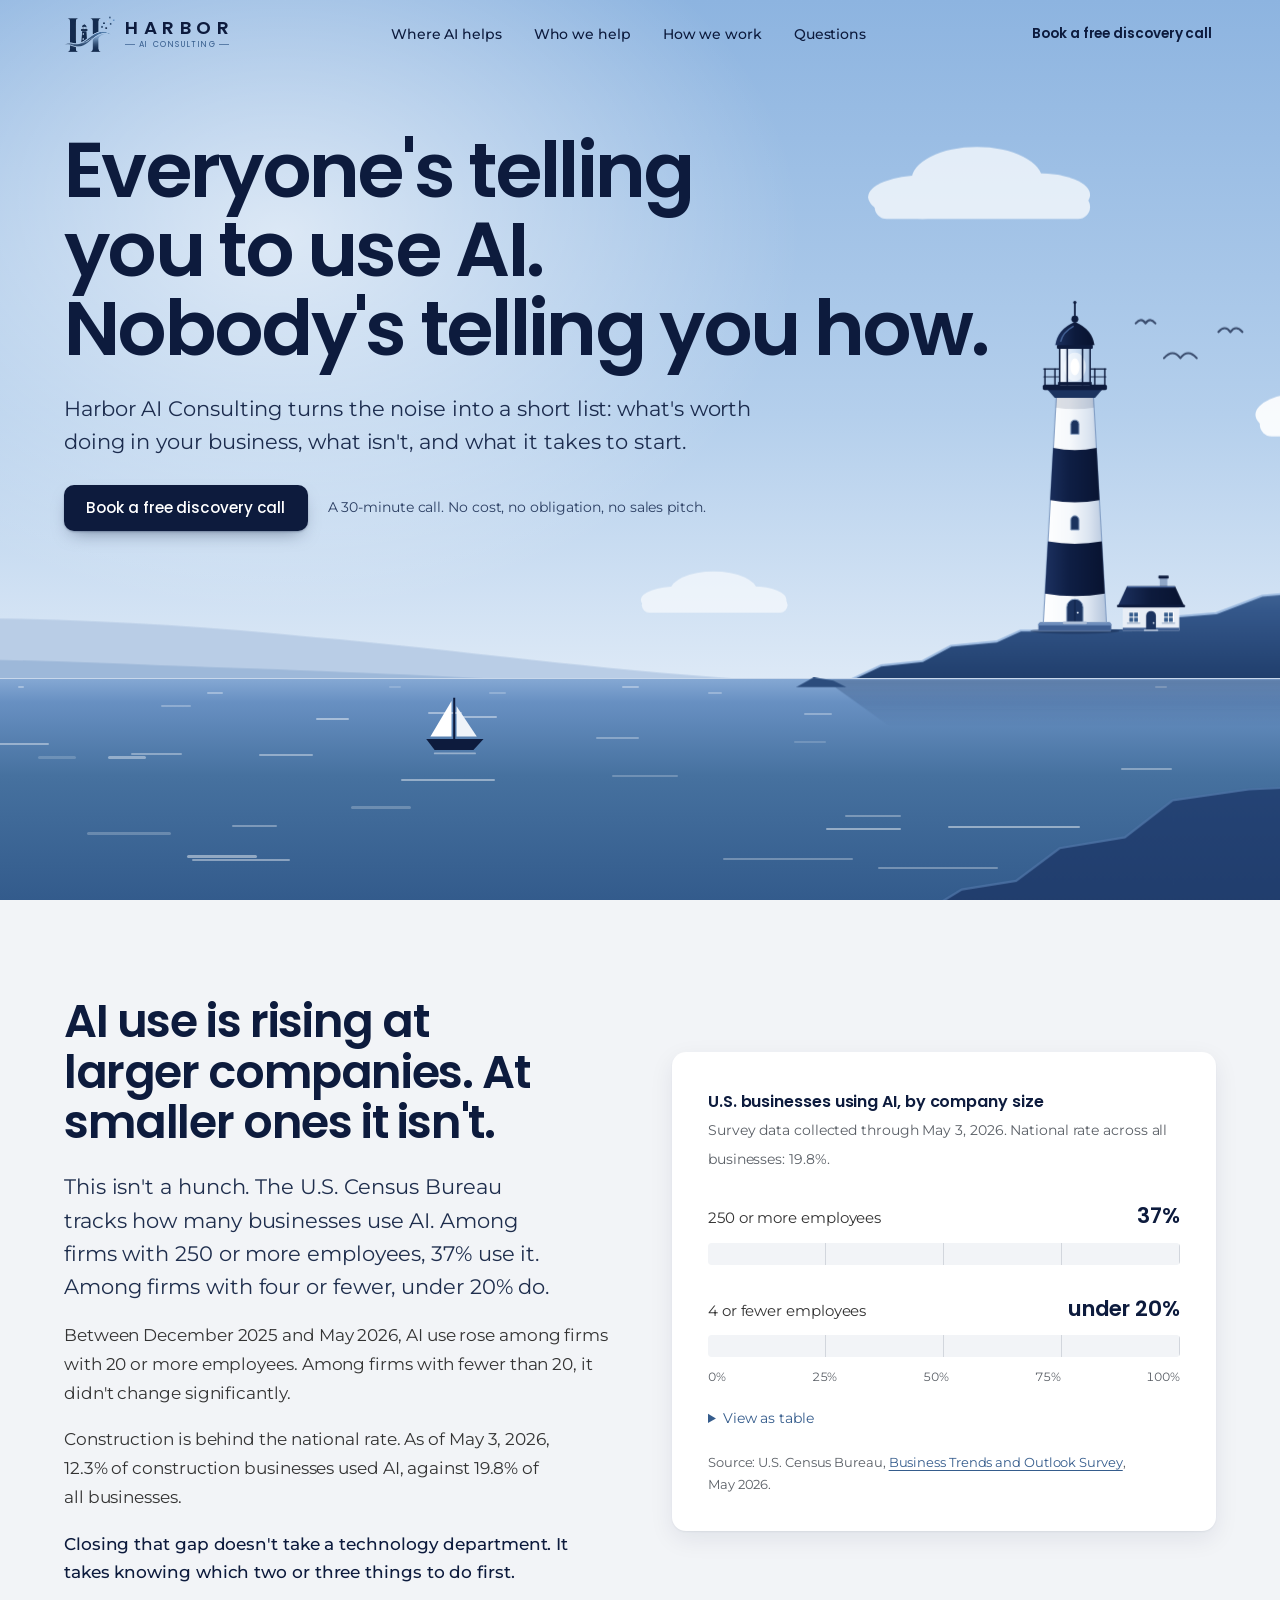
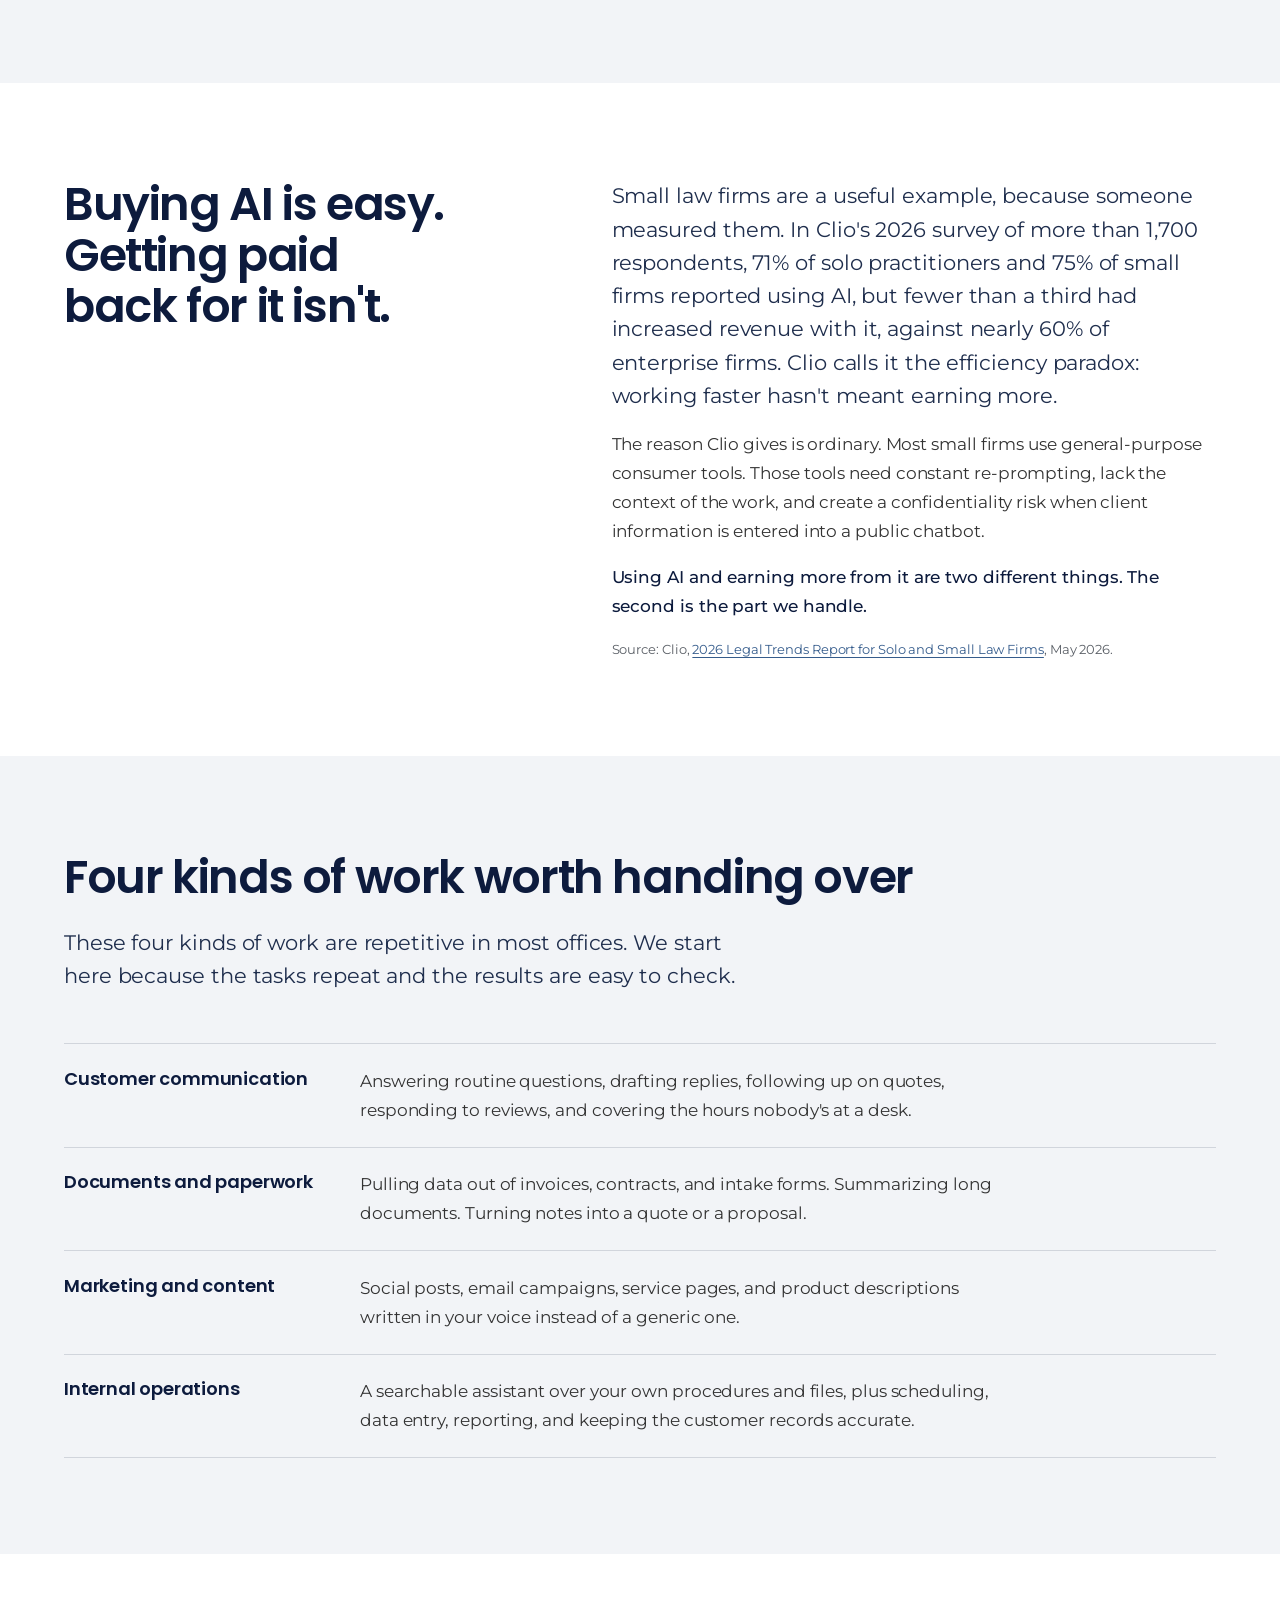
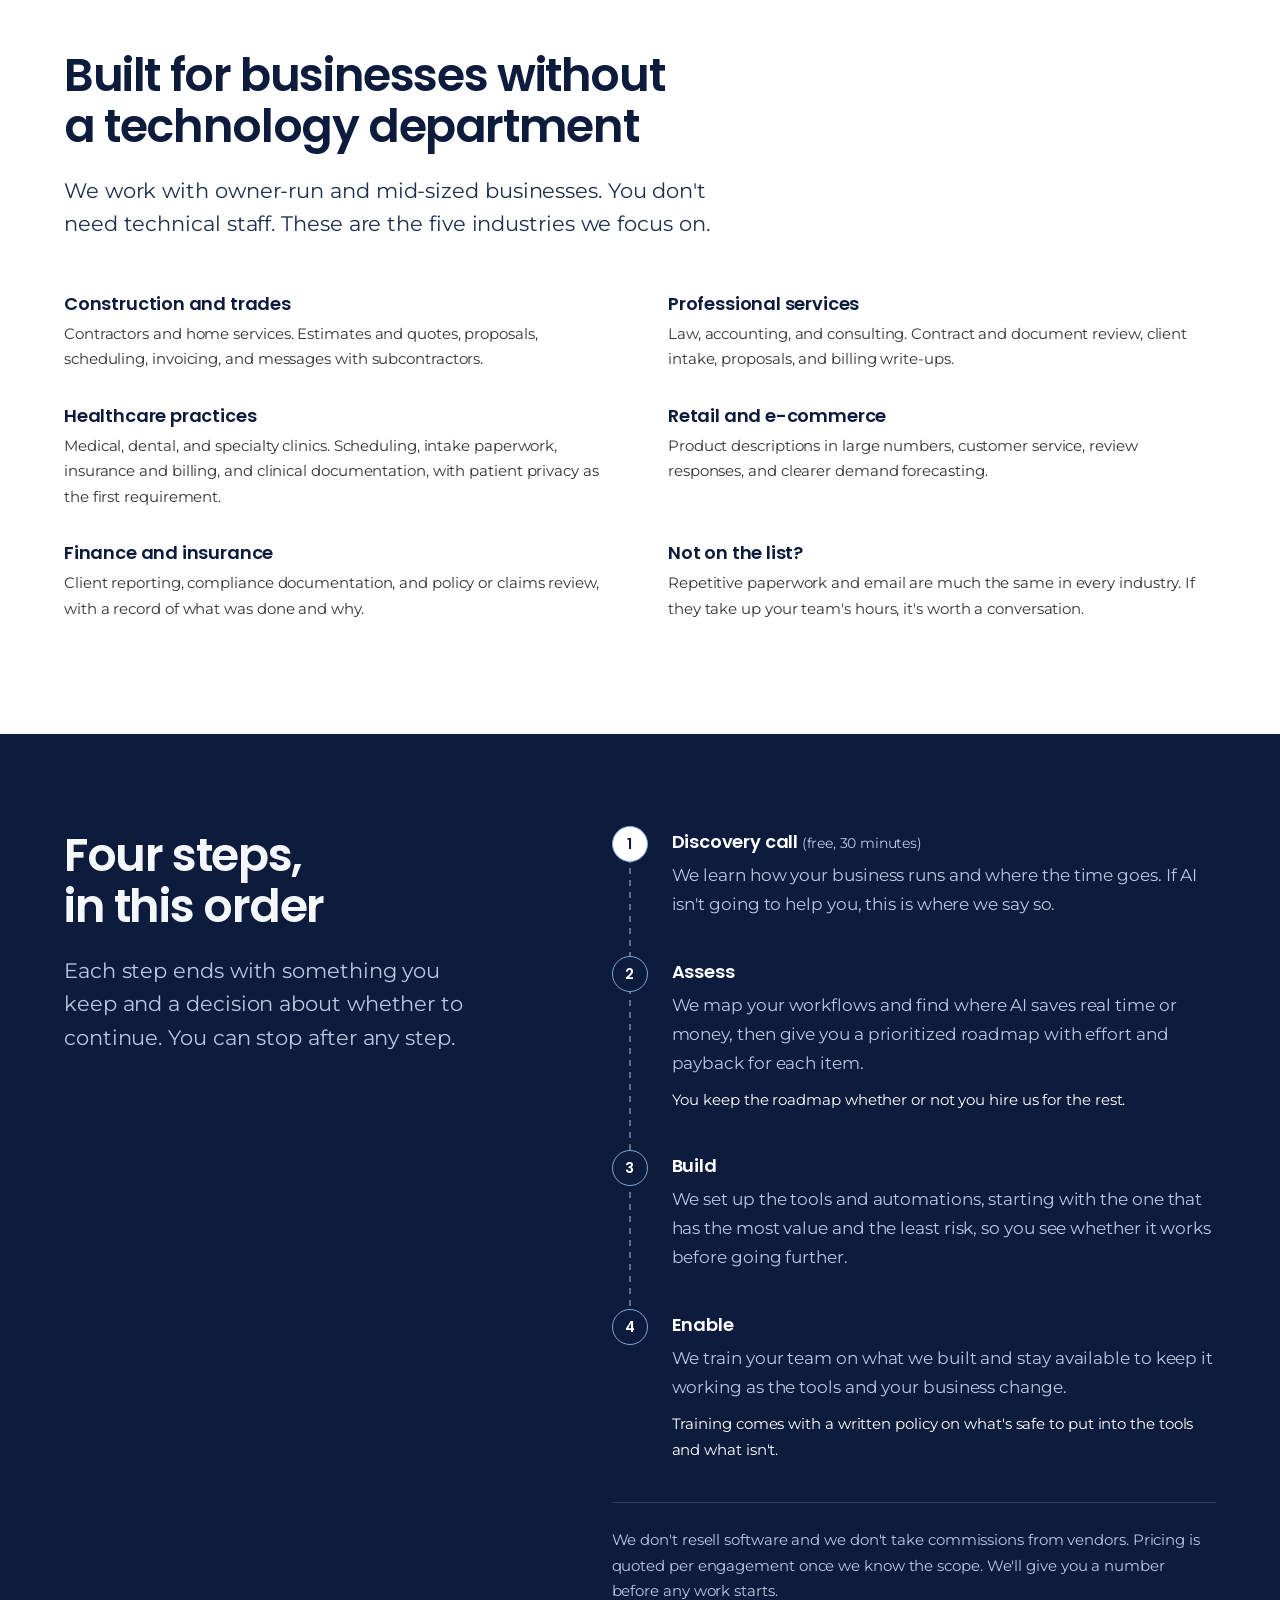
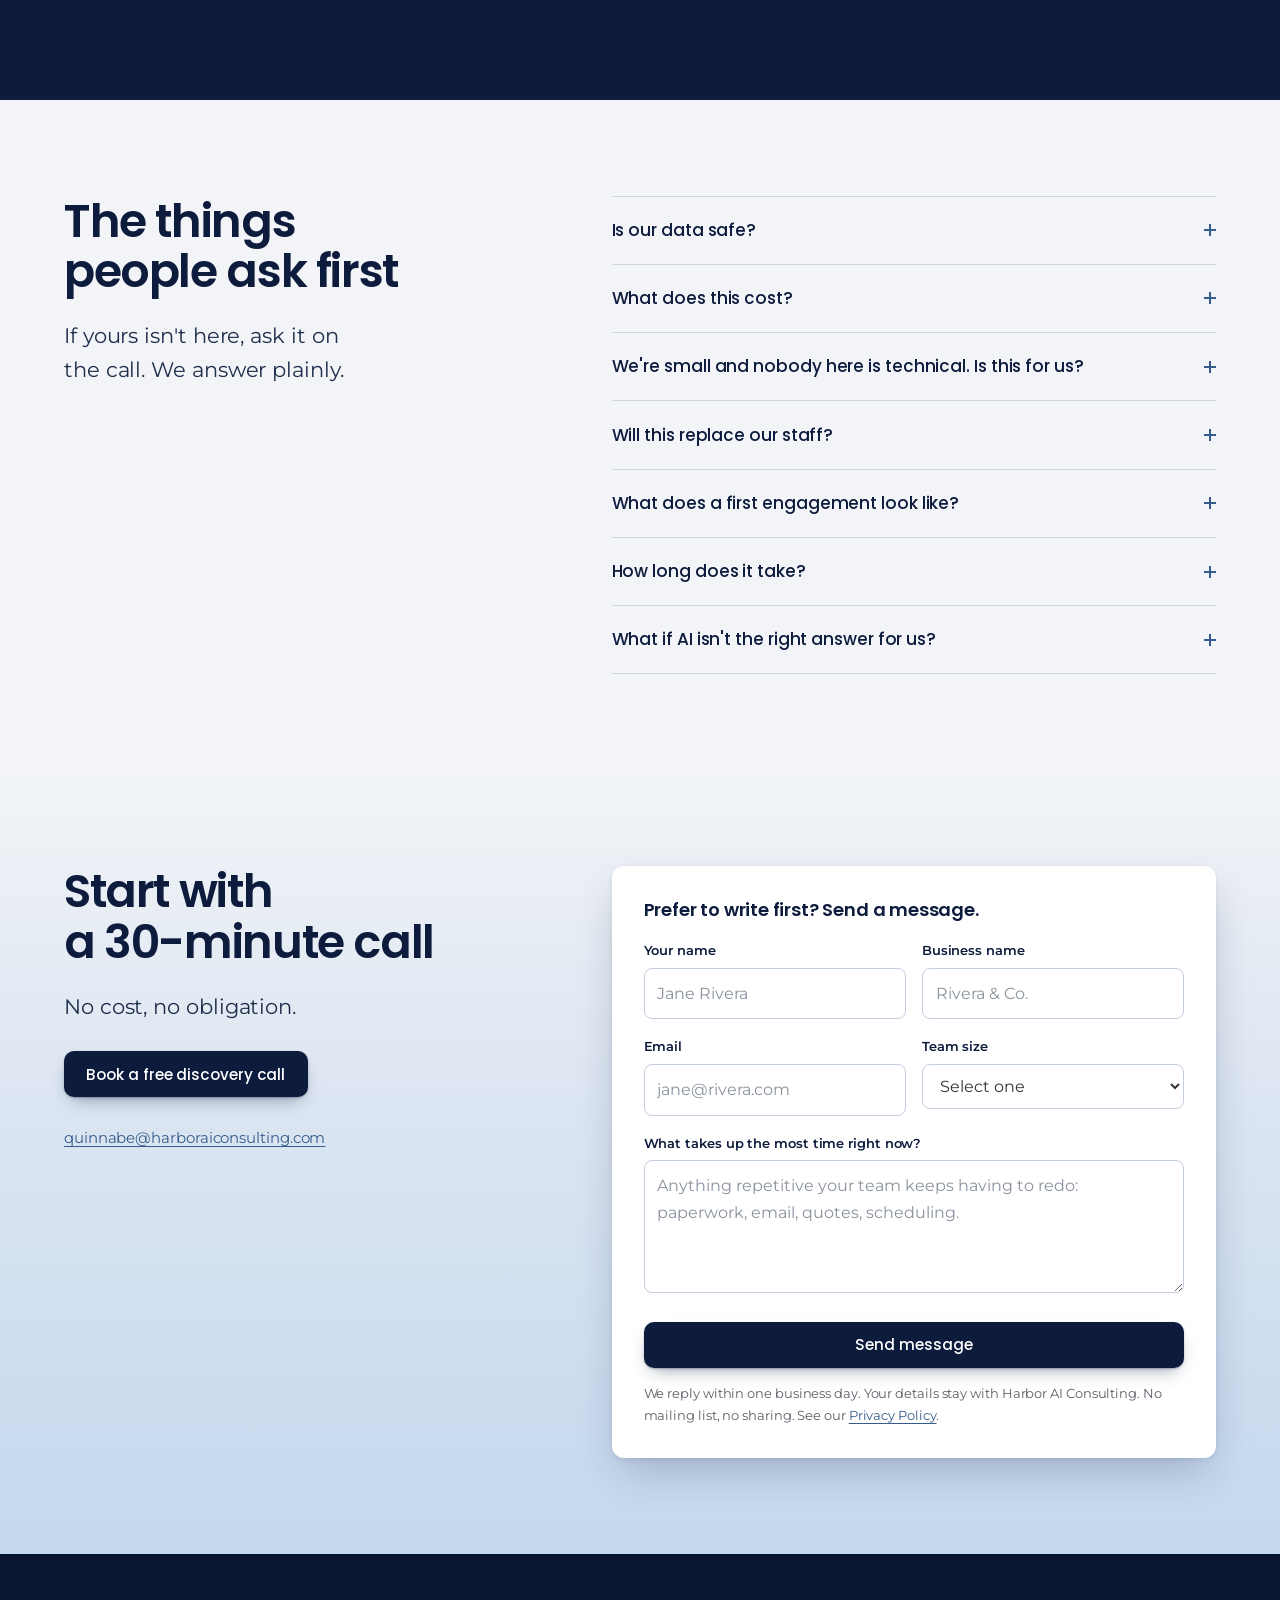
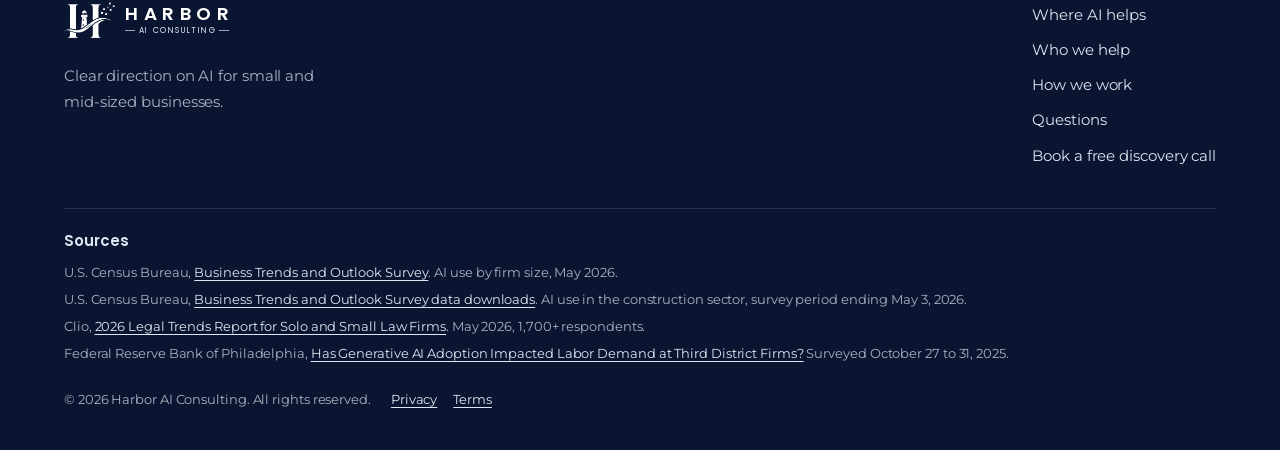
==== commit 56bc229d: "Smooth scroll motion and add the desktop cloud on phones" ====
--- a/index.html
+++ b/index.html
@@ -29,6 +29,10 @@
 <link rel="stylesheet" href="scrollcraft.css">
 
 <style>
+  /* --svh is one hundredth of the screen height. On phones a script below replaces it with a fixed
+     pixel value, because Chrome on iPhone changes the screen height when its bars hide during a
+     scroll, and that resized the whole harbor scene mid-scroll (reported 2026-11-10). */
+  :root { --svh: 1svh; }
   /* ---------- brand tokens: the light ground is the default ---------- */
   :root {
     --sc-canvas: #FFFFFF;
@@ -140,7 +144,19 @@
     padding: 0 var(--edge) .75rem; box-shadow: 0 22px 30px -20px rgba(13,27,61,.35); }
   .menu-panel a { padding: .95rem 0; border-top: 1px solid var(--sc-hairline); color: var(--navy); font-weight: 500; text-decoration: none; }
   @media (max-width: 960px) { .bar-nav { display: none; } .menu { display: block; } }
-  @media (max-width: 420px) { .lockup-word { display: none; } .bar .btn--sm { padding: .65rem .7rem; font-size: .78rem; } }
+  /* below 480px the name beside the mark does not fit next to Menu and the button (it overlapped Menu at 421 to 459px) */
+  .lockup { flex: none; }
+  /* phones: the name stays beside the mark. To make room without changing any size, the bar button
+     reads "Book a call" here, and Menu sits midway between the name and the button. */
+  .lbl-short { display: none; }
+  @media (max-width: 480px) {
+    .bar { gap: .25rem; }
+    .bar-right { flex: 1 1 auto; }
+    .menu { margin-inline: auto; }
+    .lbl-full { display: none; }
+    .lbl-short { display: inline; }
+  }
+  @media (max-width: 349px) { .lockup-word { display: none; } }
 
   /* Decided 2026-11-10: the top bar has no lines and no boxes, except the logo, which keeps its
      brand-guide lines beside AI CONSULTING. No underline under the section being read or on hover,
@@ -163,18 +179,18 @@
      ===================================================================== */
   .hero {
     --h: clamp(0, calc((var(--sc-p, .5) - .5) * 2), 1);
-    --u: min(.125svh, .085vw);
+    --u: min(calc(var(--svh) * .125), .085vw);
     --lx: 84vw;
     --yb: 800;
     --sea: calc(var(--u) * (var(--yb) - 596));
-    position: relative; min-height: 100svh; overflow: clip;
+    position: relative; min-height: calc(var(--svh) * 100); overflow: clip;
     display: flex; flex-direction: column;
     background:
       radial-gradient(58% 60% at 22% 26%, rgba(255,255,255,.62), rgba(255,255,255,0) 70%),
       linear-gradient(180deg, #8DB4E0 0%, #B4CFEC 46%, #E3EDF8 80%, #F2F6FB 100%);
   }
   .pl { position: absolute; inset: 0; pointer-events: none; will-change: transform; }
-  .pl-sky  { transform: translate3d(0, calc(var(--h) * 20svh), 0); }
+  .pl-sky  { transform: translate3d(0, calc(var(--h) * calc(var(--svh) * 20)), 0); }
   /* only the background answers the scroll: the sky and the far shore. The lighthouse, the water and the boat do not. */
   .sheet {
     position: absolute;
@@ -184,10 +200,10 @@
   }
   .sheet svg { display: block; width: 100%; height: 100%; max-width: none; overflow: visible; }
   .sheet--far { transform: translate3d(calc(var(--h) * -3vw), 0, 0); will-change: transform; }
-  /* clouds and birds do not move (decided 2026-11-10). Only the boat and the light on the water do. */
+  /* Sky and far shore follow scroll; the boat and water also move while idle. */
 
   .water {
-    position: absolute; left: 0; right: 0; bottom: -24svh; height: calc(var(--sea) + 24svh);
+    position: absolute; left: 0; right: 0; bottom: calc(var(--svh) * -24); height: calc(var(--sea) + calc(var(--svh) * 24));
     background: linear-gradient(180deg, #86A9D4 0, #6890C2 calc(var(--u) * 22), #46719F calc(var(--u) * 90), #325A8B calc(var(--u) * 210), #284C7B 100%);
     box-shadow: inset 0 1px 0 rgba(255,255,255,.55);
   }
@@ -207,27 +223,34 @@
 
   .hero-copy {
     position: relative; z-index: 3;
-    padding: calc(var(--bar-h) + clamp(1.75rem, 7svh, 5.5rem)) var(--edge) 0;
+    padding: calc(var(--bar-h) + clamp(1.75rem, calc(var(--svh) * 7), 5.5rem)) var(--edge) 0;
   }
   .hero-copy h1 {
     font-weight: 600; color: var(--navy);
-    font-size: clamp(2.1rem, min(6vw, 10.2svh), 5.6rem);
+    font-size: clamp(2.1rem, min(6vw, calc(var(--svh) * 10.2)), 5.6rem);
     line-height: 1.03; letter-spacing: -0.035em; max-width: 12.7em;
   }
   .hero-copy h1 > span { display: block; text-wrap: balance; }
   .hero-copy h1 .nw { white-space: nowrap; }
-  .hero-copy .lede { margin-top: clamp(1.1rem, 2.6svh, 1.75rem); max-width: 60ch; color: #1C2C4E; }
-  .hero-cta { margin-top: clamp(1.25rem, 3svh, 2rem); display: flex; flex-wrap: wrap; align-items: center; gap: .9rem 1.25rem; }
+  .hero-copy .lede { margin-top: clamp(1.1rem, calc(var(--svh) * 2.6), 1.75rem); max-width: 60ch; color: #1C2C4E; }
+  .hero-cta { margin-top: clamp(1.25rem, calc(var(--svh) * 3), 2rem); display: flex; flex-wrap: wrap; align-items: center; gap: .9rem 1.25rem; }
   .hero-cta p { font-size: .875rem; color: #2C3F63; }
   .hero-reserve { flex: 1 0 calc(var(--u) * 250); }
 
   @media (max-width: 760px) {
-    .hero { --u: min(.075svh, .165vw); --lx: 80vw; --yb: 760; }
-    .hero-copy { padding-top: calc(var(--bar-h) + 1.5rem); }
+    /* On phones a script (before the engine script) sets --u so the whole hero fits the visible screen,
+       and --ov, the height of the small note under the button, which the lighthouse may rise beside. */
+    .hero { --u: min(calc(var(--svh) * .075), .165vw); --lx: 80vw; --yb: 730; }
+    .hero-copy { padding-top: calc(var(--bar-h) + .9rem); }
+    .hero-cta p { max-width: calc(74vw - var(--edge) - 12px); }
     .hero-copy h1 { font-size: clamp(1.9rem, 10.3vw, 3rem); line-height: 1.06; }
     .hero-copy .lede { font-size: 1rem; line-height: 1.55; }
-    .hero-reserve { flex-basis: calc(var(--u) * (var(--yb) - 228)); }
-    .pl-fore, .cloud--b { display: none; }
+    .hero-reserve { flex-basis: max(0px, calc(var(--u) * (var(--yb) - 238) - var(--ov, 0px))); }
+    /* Reuse one desktop cloud, moved into the phone composition without redrawing it. */
+    .pl-fore, .cloud { display: none; }
+    .cloud--b:not(.cloud--c) { display: inline; transform: translate(var(--cloud-x, -350px), 300px); }
+    /* on a phone the birds sit left of the lighthouse: on its right they ran off the edge of the screen */
+    .birds { transform: translate(2360px, 130px) scale(-1, 1); }
     .boat { left: 8vw; width: calc(var(--u) * 70); }
   }
 
@@ -296,11 +319,11 @@
   /* control: the course, and the boat that follows it. --k is the boat's place on the line, 0 to 1 */
   .course-wrap { position: relative; --k: 0; }
   .course { list-style: none; margin: 0; padding: 0; }
-  .course-rail { position: absolute; left: 17px; top: 14px; bottom: 18px; width: 2px; container-type: size; }
+  .course-rail { position: absolute; left: 17px; top: 14px; bottom: 18px; width: 2px; }
   .course-track { position: absolute; inset: 0; background: repeating-linear-gradient(180deg, rgba(221,230,242,.4) 0 6px, transparent 6px 12px); }
   .course-fill { position: absolute; inset: 0; background: var(--sky); transform-origin: 50% 0; transform: scaleY(var(--k)); will-change: transform; }
   .course-boat { position: absolute; left: 50%; top: 0; width: 22px; height: 30px; margin: -15px 0 0 -11px;
-    transform: translate3d(0, calc(var(--k) * 100cqh), 0); will-change: transform; }
+    transform: translate3d(0, calc(var(--k) * var(--rail-h, 0px)), 0); will-change: transform; }
   .course-boat svg { display: block; width: 100%; height: 100%; }
   .course li { position: relative; padding-left: 3.75rem; --on: clamp(0, calc((var(--k) - var(--t, 0)) * 40 + 1), 1); }
   .course li + li { margin-top: 2.6rem; }
@@ -376,6 +399,16 @@
   .legal a { font-size: inherit; }
   .foot .lockup { color: #fff; } .foot .lockup-sub { color: var(--mist); }
 </style>
+<script>
+  // Phones only: fix the height unit at load. Update it only when the width changes (rotation).
+  (function () {
+    if (!window.matchMedia || !matchMedia('(pointer: coarse)').matches) return;
+    var root = document.documentElement, w = window.innerWidth;
+    function set() { window.__lockedH = window.innerHeight; root.style.setProperty('--svh', (window.innerHeight / 100) + 'px'); }
+    set();
+    window.addEventListener('resize', function () { if (window.innerWidth !== w) { w = window.innerWidth; set(); } });
+  })();
+</script>
 <noscript><style>
   [data-sc-in], [data-sc-stagger] > * { opacity: 1 !important; transform: none !important; }
   [data-sc-reveal] { clip-path: none !important; }
@@ -513,14 +546,14 @@
         <a href="#faq">Questions</a>
       </nav>
     </details>
-    <a class="btn btn--navy btn--sm" href="#contact" data-booking>Book a free discovery call</a>
+    <a class="btn btn--navy btn--sm" href="#contact" data-booking><span class="lbl-full">Book a free discovery call</span><span class="lbl-short">Book a call</span></a>
   </div>
 </header>
 
 <main id="top" tabindex="-1">
 
 <!-- ============ 1 · RECOGNITION: one sentence in a clear sky ============ -->
-<section class="hero" data-sc-act="flow">
+<section class="hero">
   <div class="pl pl-sky" aria-hidden="true">
     <div class="sheet"><svg viewBox="0 0 1600 900">
       <g class="cloud" fill="#FFFFFF" opacity=".9">
@@ -798,6 +831,33 @@
   </div>
 </footer>
 
+<script>
+  // Phones: size the harbor scene so the whole hero fits the visible screen, between the browser's bars.
+  // The scene is 492 units tall from just above the lighthouse to the bottom of the water. It may start
+  // beside the small note under the button, which is kept clear of the lighthouse by its max-width.
+  (function () {
+    var hero = document.querySelector('.hero'); if (!hero) return;
+    var copy = hero.querySelector('.hero-copy'), btn = hero.querySelector('.hero-cta .btn');
+    var phone = window.matchMedia('(max-width: 760px)'), touch = window.matchMedia('(pointer: coarse)').matches;
+    function fit() {
+      if (!phone.matches) { hero.style.removeProperty('--u'); hero.style.removeProperty('--ov'); return; }
+      var H = (touch && window.__lockedH) || window.innerHeight;
+      var top = 0, el = btn;                               // distance from the top of the hero, unaffected by the load animation
+      while (el && el !== hero) { top += el.offsetTop; el = el.offsetParent; }
+      var btnBottom = top + btn.offsetHeight + 14;
+      var copyBottom = copy.offsetTop + copy.offsetHeight;
+      var u = Math.max(0.34, Math.min((H - btnBottom) / 492, window.innerWidth * 0.00165));
+      hero.style.setProperty('--u', u.toFixed(4) + 'px');
+      hero.style.setProperty('--cloud-x', (90 - window.innerWidth * .52 / u).toFixed(3) + 'px');
+      hero.style.setProperty('--ov', Math.max(0, copyBottom - btnBottom) + 'px');
+    }
+    fit();
+    if (document.fonts && document.fonts.ready) document.fonts.ready.then(fit);
+    window.addEventListener('load', fit);
+    var w = window.innerWidth;
+    window.addEventListener('resize', function () { if (!touch || window.innerWidth !== w) { w = window.innerWidth; fit(); } });
+  })();
+</script>
 <script src="scrollcraft.js"></script>
 <script>
   // BOOKING LINK: change this one line if the Cal.com event ever changes.
@@ -835,11 +895,51 @@
   const wrap = document.querySelector('.course-wrap');
   const rail = wrap.querySelector('.course-rail');
   const steps = [...wrap.querySelectorAll('.course > li')];
+  const hero = document.querySelector('.hero');
+  const sky = hero.querySelector('.pl-sky');
+  const far = hero.querySelector('.sheet--far');
+  const courseBoat = wrap.querySelector('.course-boat');
+  const courseFill = wrap.querySelector('.course-fill');
+  const touchMotion = matchMedia('(pointer: coarse)').matches;
+  let motionH = innerHeight, motionW = innerWidth, heroH = 1, railTop = 0;
+  let skyNow = 0, boatNow = 0, skyTarget = 0, boatTarget = 0;
+  let motionFrame = 0, lastFrame = 0;
+  const paintMotion = () => {
+    // Write transforms on the moving elements, not inherited variables on the entire scene.
+    sky.style.transform = `translate3d(0,${(skyNow * motionH * .2).toFixed(3)}px,0)`;
+    far.style.transform = `translate3d(${(-skyNow * motionW * .03).toFixed(3)}px,0,0)`;
+    courseBoat.style.transform = `translate3d(0,${boatNow.toFixed(3)}px,0)`;
+    courseFill.style.transform = `scaleY(${boatNow / railH})`;
+    wrap.style.setProperty('--k', (boatNow / railH).toFixed(5));
+  };
+  const animateMotion = time => {
+    const dt = lastFrame ? Math.min(time - lastFrame, 64) : 16.67;
+    lastFrame = time;
+    const blend = 1 - Math.exp(-dt / 70);
+    skyNow += (skyTarget - skyNow) * blend;
+    boatNow += (boatTarget - boatNow) * blend;
+    const moving = Math.abs(skyTarget - skyNow) * motionH > .01 || Math.abs(boatTarget - boatNow) > .01;
+    if (!moving) { skyNow = skyTarget; boatNow = boatTarget; }
+    paintMotion();
+    motionFrame = moving ? requestAnimationFrame(animateMotion) : 0;
+    if (!moving) lastFrame = 0;
+  };
+  const targetMotion = () => {
+    if (reduced) return;
+    skyTarget = Math.min(1, Math.max(0, scrollY / heroH));
+    boatTarget = Math.min(railH, Math.max(0, scrollY + motionH * .5 - railTop));
+    if (!motionFrame) motionFrame = requestAnimationFrame(animateMotion);
+  };
   let railH = 1;
   const measure = () => {
     railH = Math.max(steps[steps.length - 1].offsetTop, 1);
     rail.style.bottom = 'auto'; rail.style.height = railH + 'px';
+    rail.style.setProperty('--rail-h', railH + 'px');
     steps.forEach(li => li.style.setProperty('--t', (li.offsetTop / railH).toFixed(4)));
+    // Section entrance transforms must not change the rail's document coordinate.
+    railTop = 0;
+    for (let el = rail; el; el = el.offsetParent) railTop += el.offsetTop;
+    heroH = hero.offsetHeight;
   };
   const navLinks = [...document.querySelectorAll('.bar-nav a')];
   const navTargets = navLinks.map(a => document.querySelector(a.getAttribute('href')));
@@ -850,14 +950,16 @@
     navTargets.forEach((t, i) => { if (t.getBoundingClientRect().top <= line) current = i; });
     if (contact.getBoundingClientRect().top <= line) current = -1;
     navLinks.forEach((a, i) => { if (i === current) a.setAttribute('aria-current', 'true'); else a.removeAttribute('aria-current'); });
-    if (!reduced) {
-      const k = (innerHeight * 0.5 - rail.getBoundingClientRect().top) / railH;
-      wrap.style.setProperty('--k', Math.min(1, Math.max(0, k)).toFixed(4));
-    }
+    targetMotion();
   };
   measure(); sync();
   addEventListener('scroll', sync, { passive: true });
-  addEventListener('resize', () => { measure(); sync(); });
+  addEventListener('resize', () => {
+    // Browser bars change height during touch scrolling; keep motion coordinates stable.
+    if (touchMotion && innerWidth === motionW) return;
+    motionW = innerWidth; motionH = innerHeight;
+    measure(); sync();
+  });
   if (document.fonts) document.fonts.ready.then(() => { measure(); sync(); });
 
   document.getElementById('year').textContent = new Date().getFullYear();
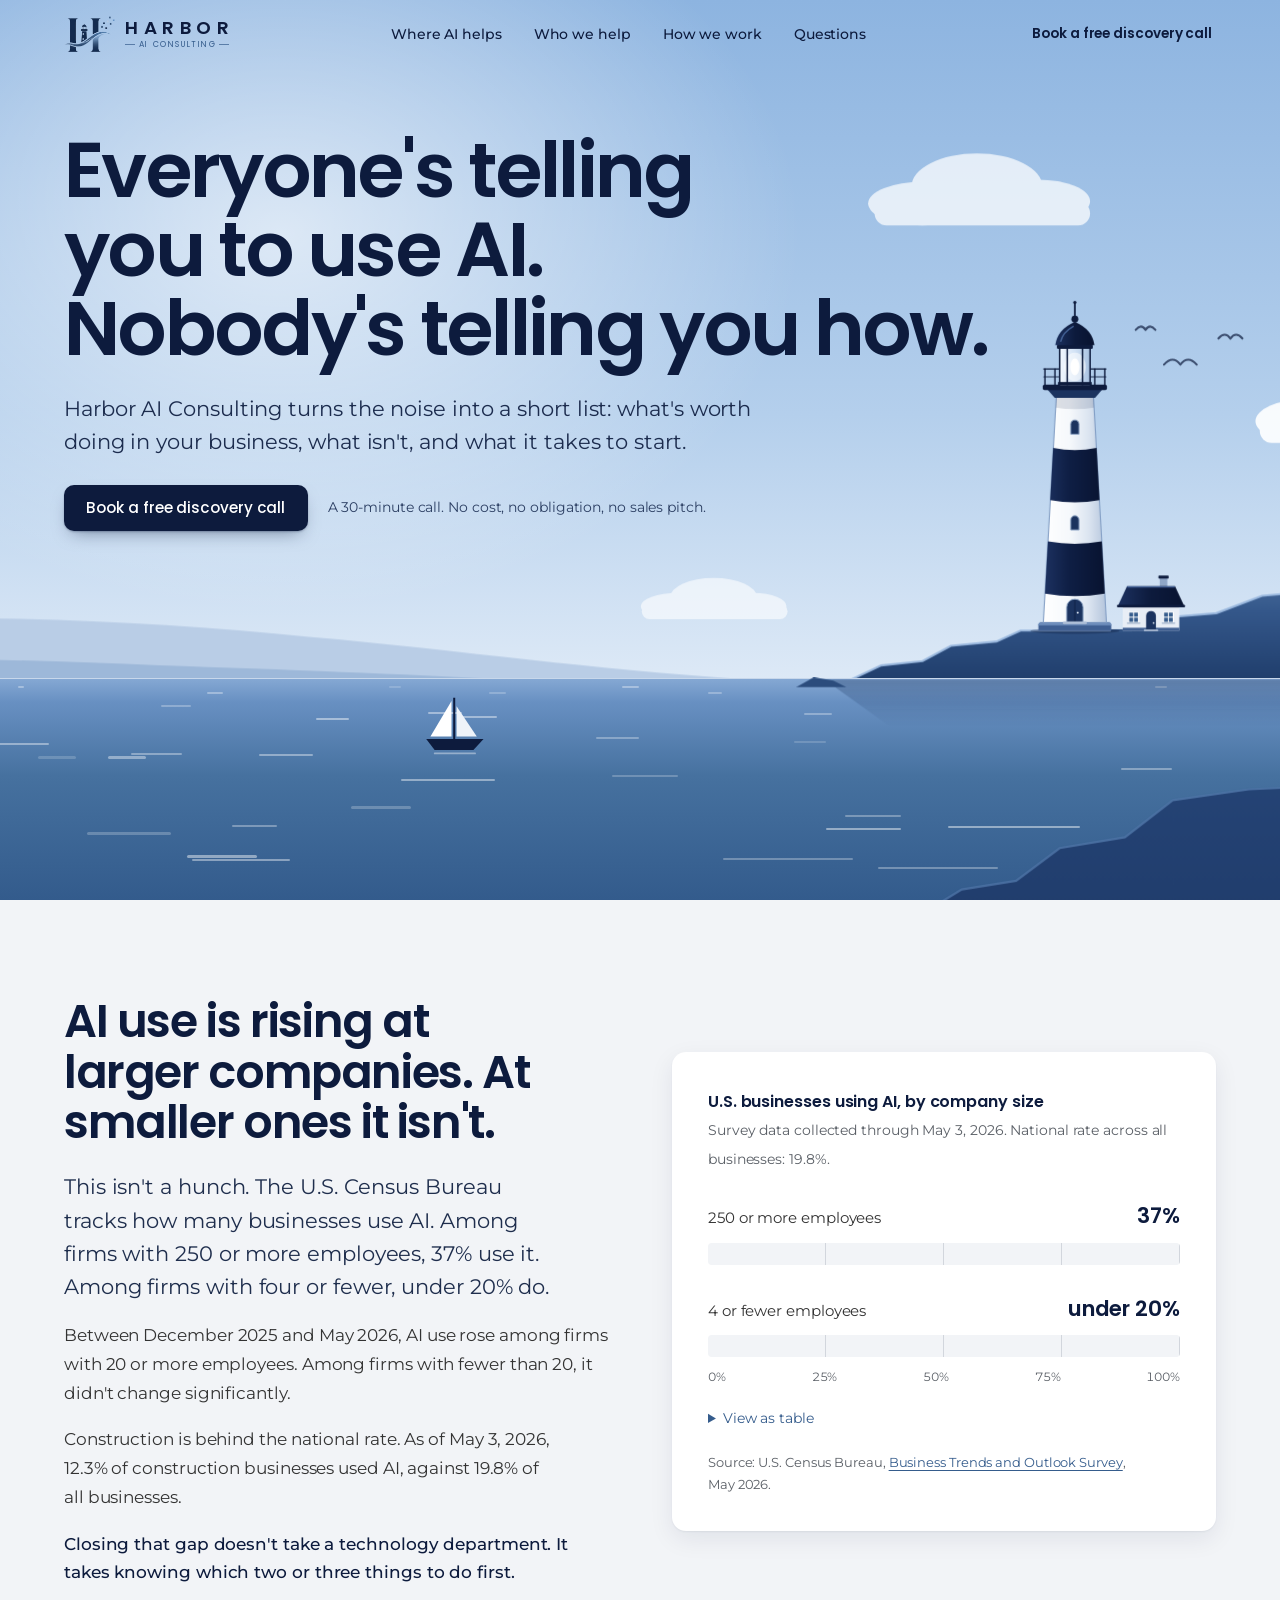
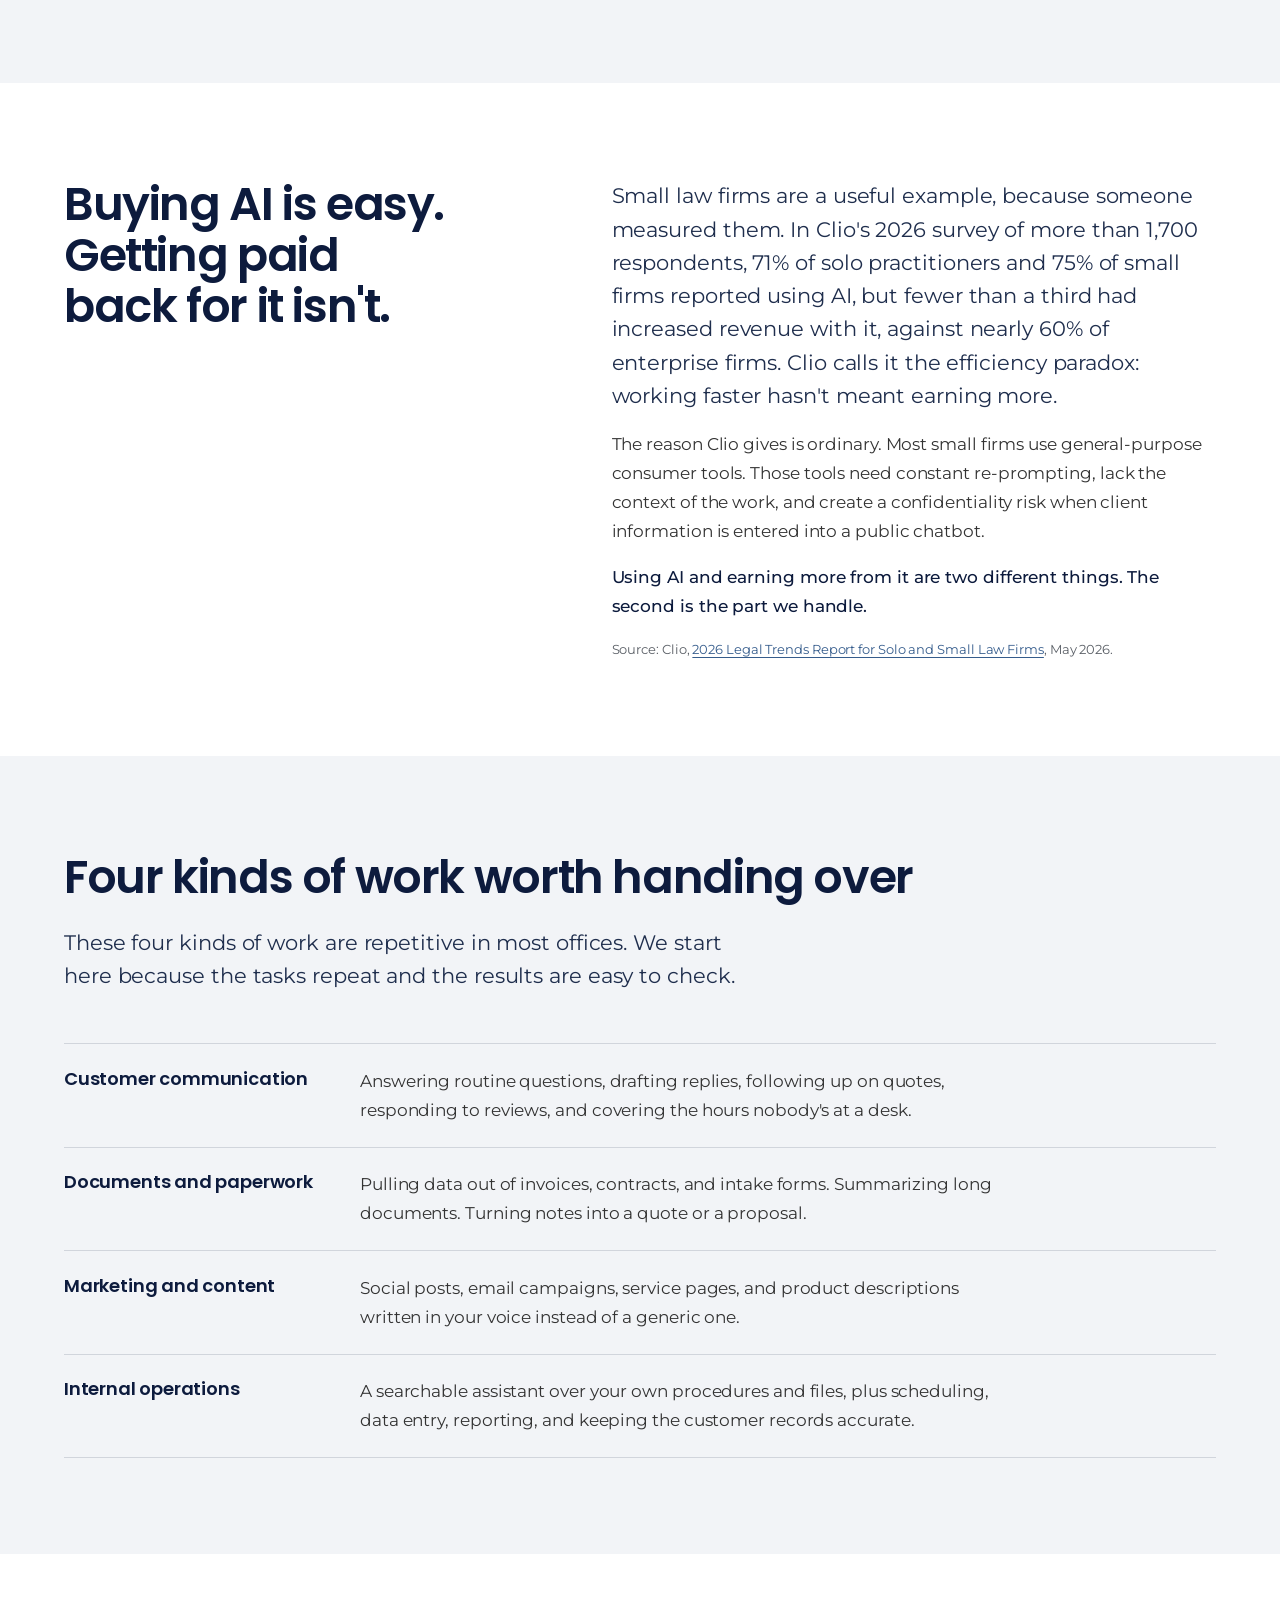
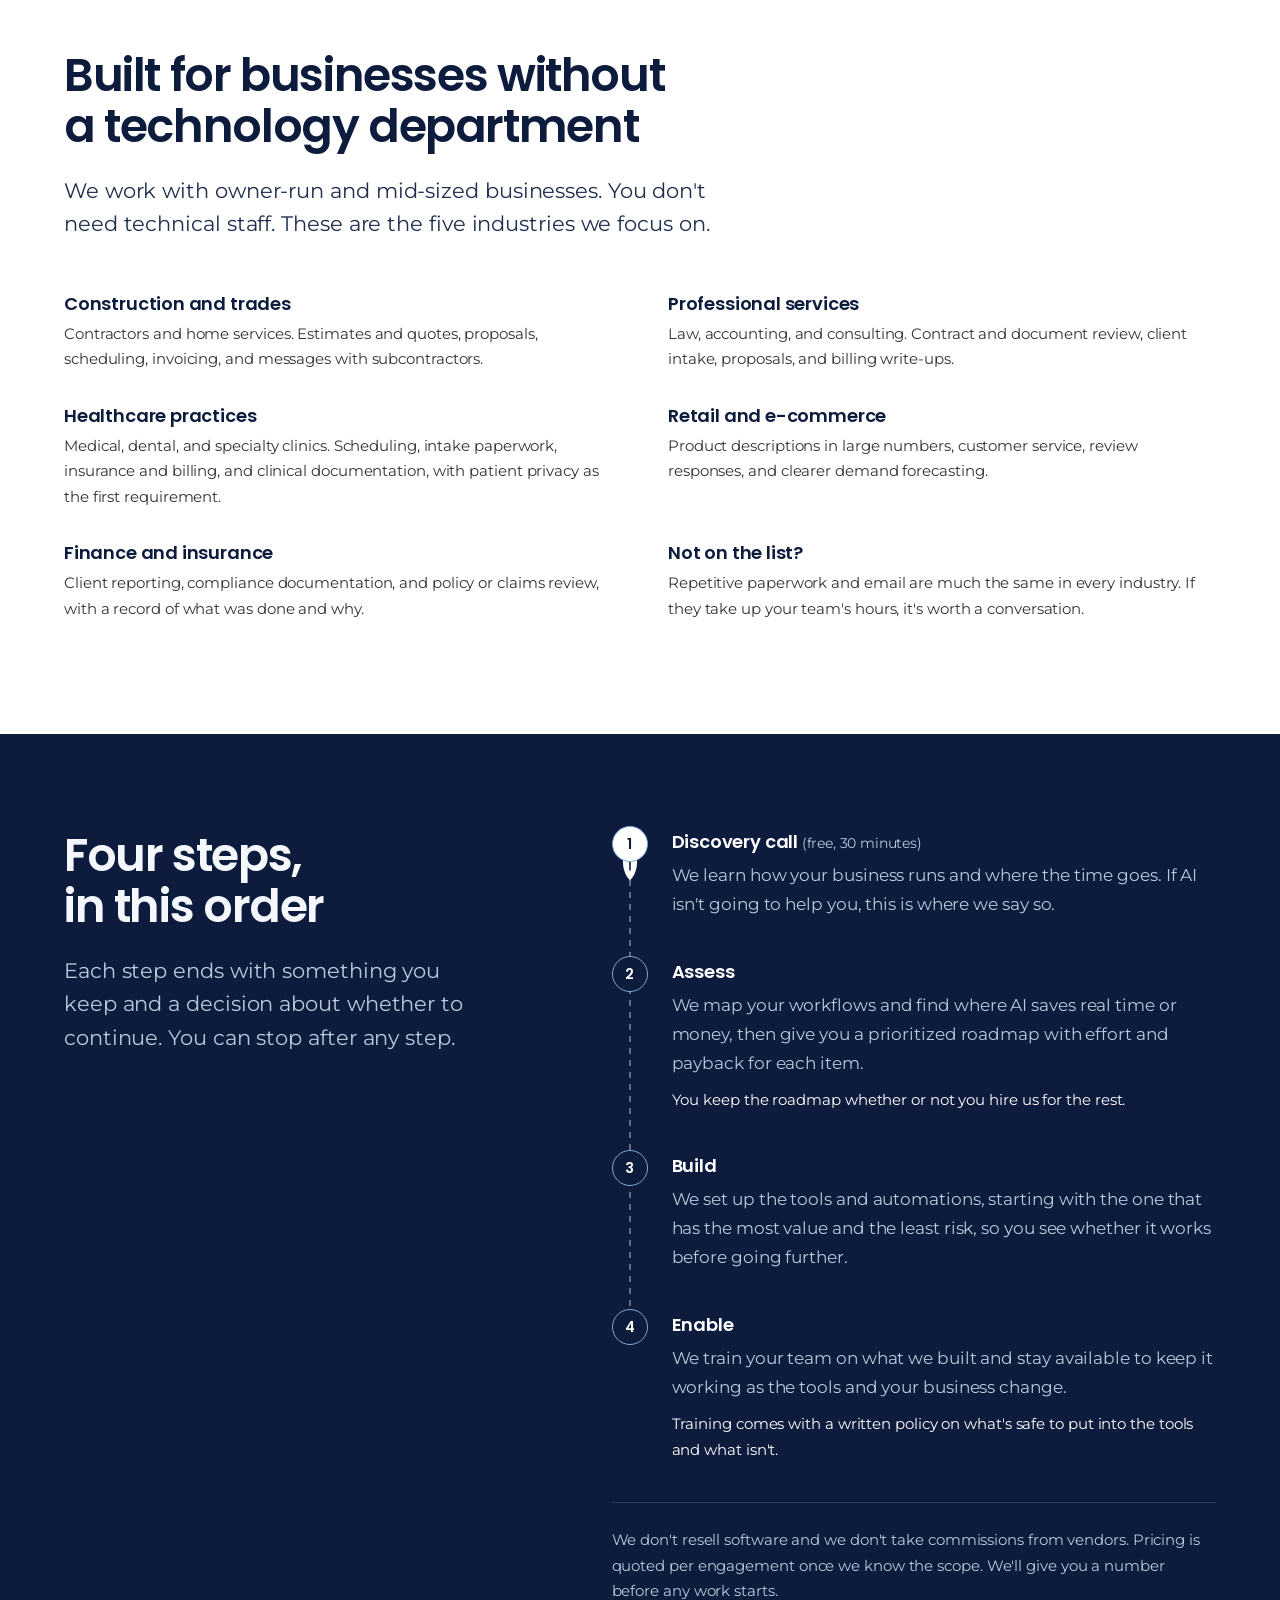
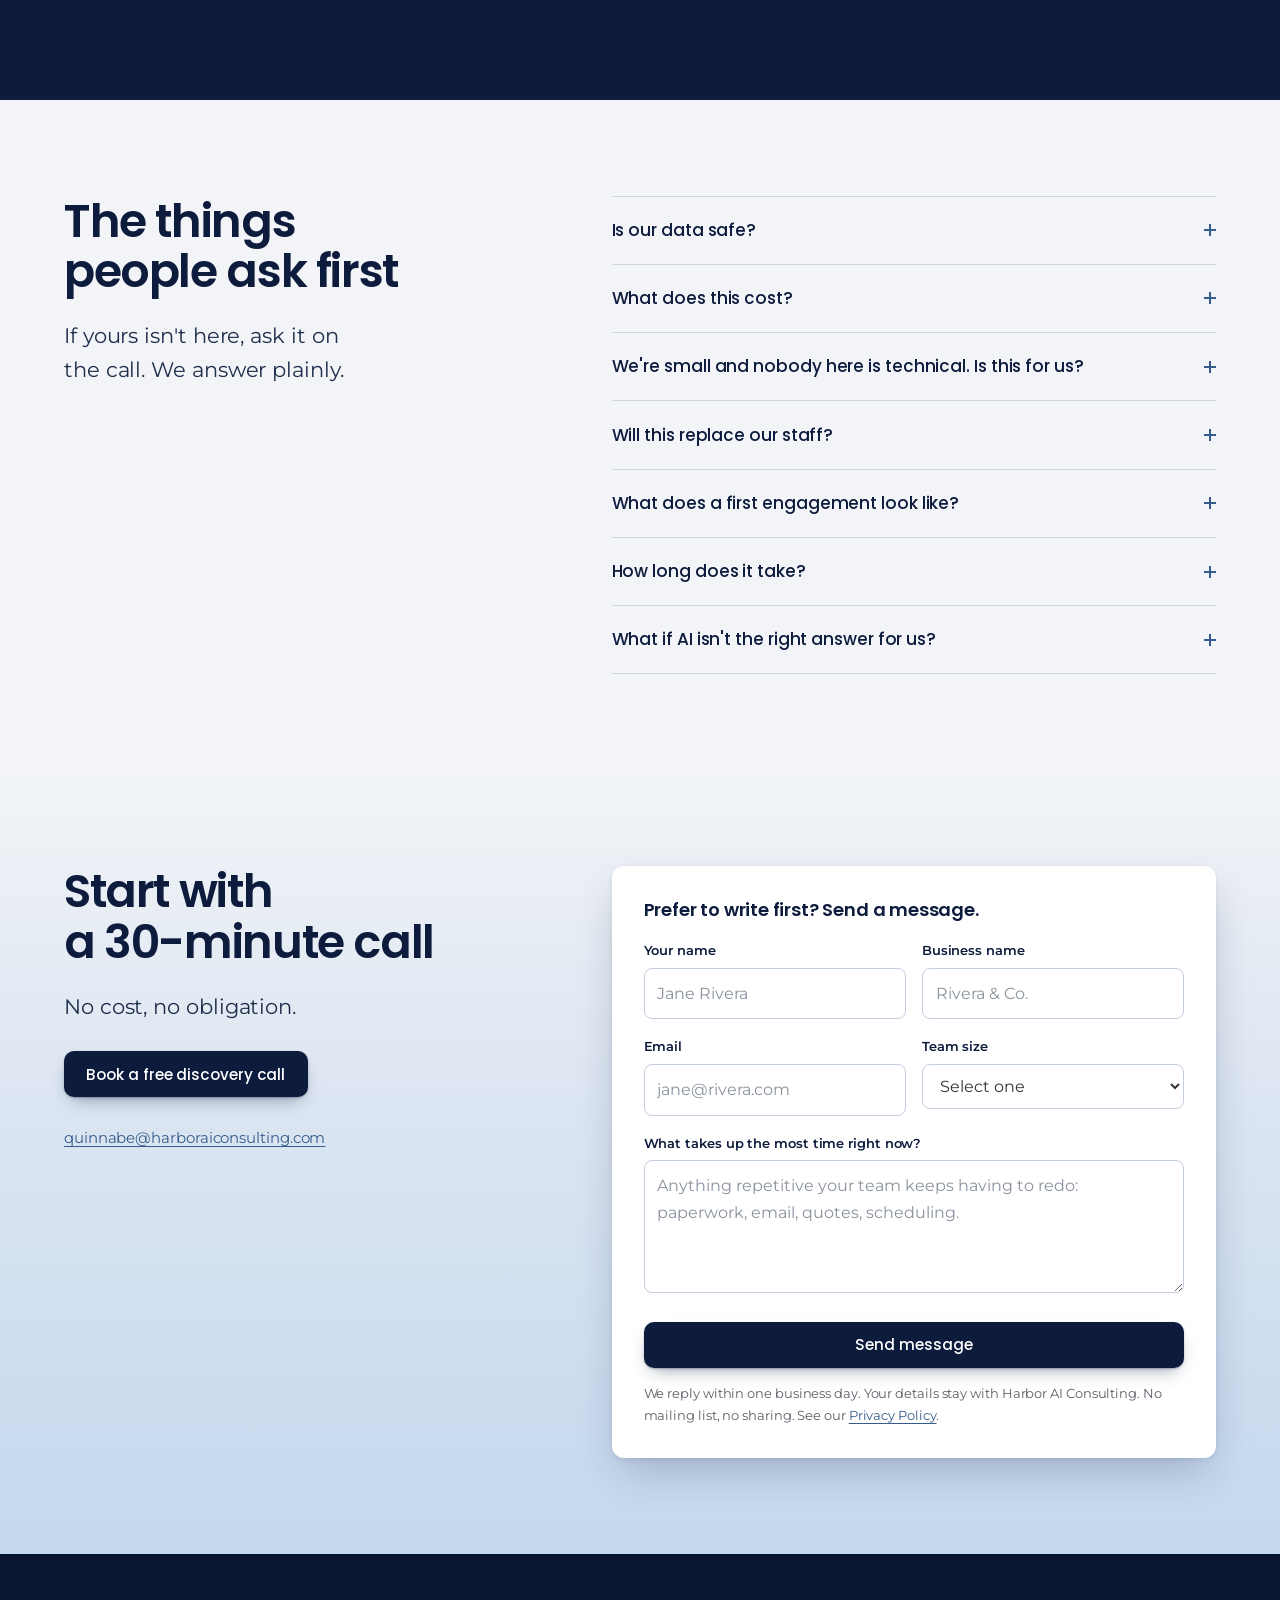
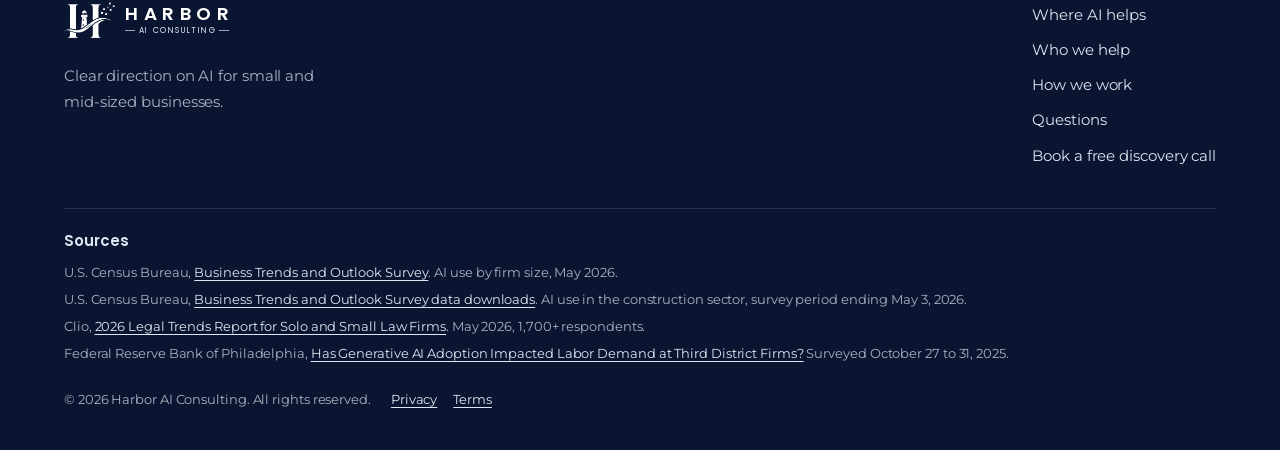
==== commit cc127a57: "Move the phone cloud on a separate slower scroll layer" ====
--- a/index.html
+++ b/index.html
@@ -191,6 +191,7 @@
   }
   .pl { position: absolute; inset: 0; pointer-events: none; will-change: transform; }
   .pl-sky  { transform: translate3d(0, calc(var(--h) * calc(var(--svh) * 20)), 0); }
+  .pl-phone-cloud { display: none; }
   /* only the background answers the scroll: the sky and the far shore. The lighthouse, the water and the boat do not. */
   .sheet {
     position: absolute;
@@ -248,7 +249,8 @@
     .hero-reserve { flex-basis: max(0px, calc(var(--u) * (var(--yb) - 238) - var(--ov, 0px))); }
     /* Reuse one desktop cloud, moved into the phone composition without redrawing it. */
     .pl-fore, .cloud { display: none; }
-    .cloud--b:not(.cloud--c) { display: inline; transform: translate(var(--cloud-x, -350px), 300px); }
+    .pl-phone-cloud { display: block; }
+    .phone-cloud-shape { transform: translate(var(--cloud-x, -350px), 300px); }
     /* on a phone the birds sit left of the lighthouse: on its right they ran off the edge of the screen */
     .birds { transform: translate(2360px, 130px) scale(-1, 1); }
     .boat { left: 8vw; width: calc(var(--u) * 70); }
@@ -573,6 +575,14 @@
       </g>
     </svg></div>
   </div>
+  <div class="pl pl-phone-cloud" aria-hidden="true">
+    <div class="sheet"><svg viewBox="0 0 1600 900">
+      <g class="phone-cloud-shape" fill="#FFFFFF" opacity=".72">
+        <ellipse cx="1040" cy="152" rx="50" ry="20"/><ellipse cx="1090" cy="136" rx="60" ry="30"/><ellipse cx="1146" cy="150" rx="48" ry="20"/>
+        <rect x="996" y="150" width="198" height="22" rx="11"/>
+      </g>
+    </svg></div>
+  </div>
   <div class="pl pl-mid" aria-hidden="true">
     <div class="sheet sheet--far"><svg viewBox="0 0 1600 900"><use href="#d-far"/></svg></div>
     <div class="sheet"><svg viewBox="0 0 1600 900"><use href="#d-land"/></svg></div>
@@ -897,6 +907,7 @@
   const steps = [...wrap.querySelectorAll('.course > li')];
   const hero = document.querySelector('.hero');
   const sky = hero.querySelector('.pl-sky');
+  const phoneCloud = hero.querySelector('.pl-phone-cloud');
   const far = hero.querySelector('.sheet--far');
   const courseBoat = wrap.querySelector('.course-boat');
   const courseFill = wrap.querySelector('.course-fill');
@@ -907,6 +918,7 @@
   const paintMotion = () => {
     // Write transforms on the moving elements, not inherited variables on the entire scene.
     sky.style.transform = `translate3d(0,${(skyNow * motionH * .2).toFixed(3)}px,0)`;
+    phoneCloud.style.transform = `translate3d(0,${(skyNow * motionH * .1).toFixed(3)}px,0)`;
     far.style.transform = `translate3d(${(-skyNow * motionW * .03).toFixed(3)}px,0,0)`;
     courseBoat.style.transform = `translate3d(0,${boatNow.toFixed(3)}px,0)`;
     courseFill.style.transform = `scaleY(${boatNow / railH})`;
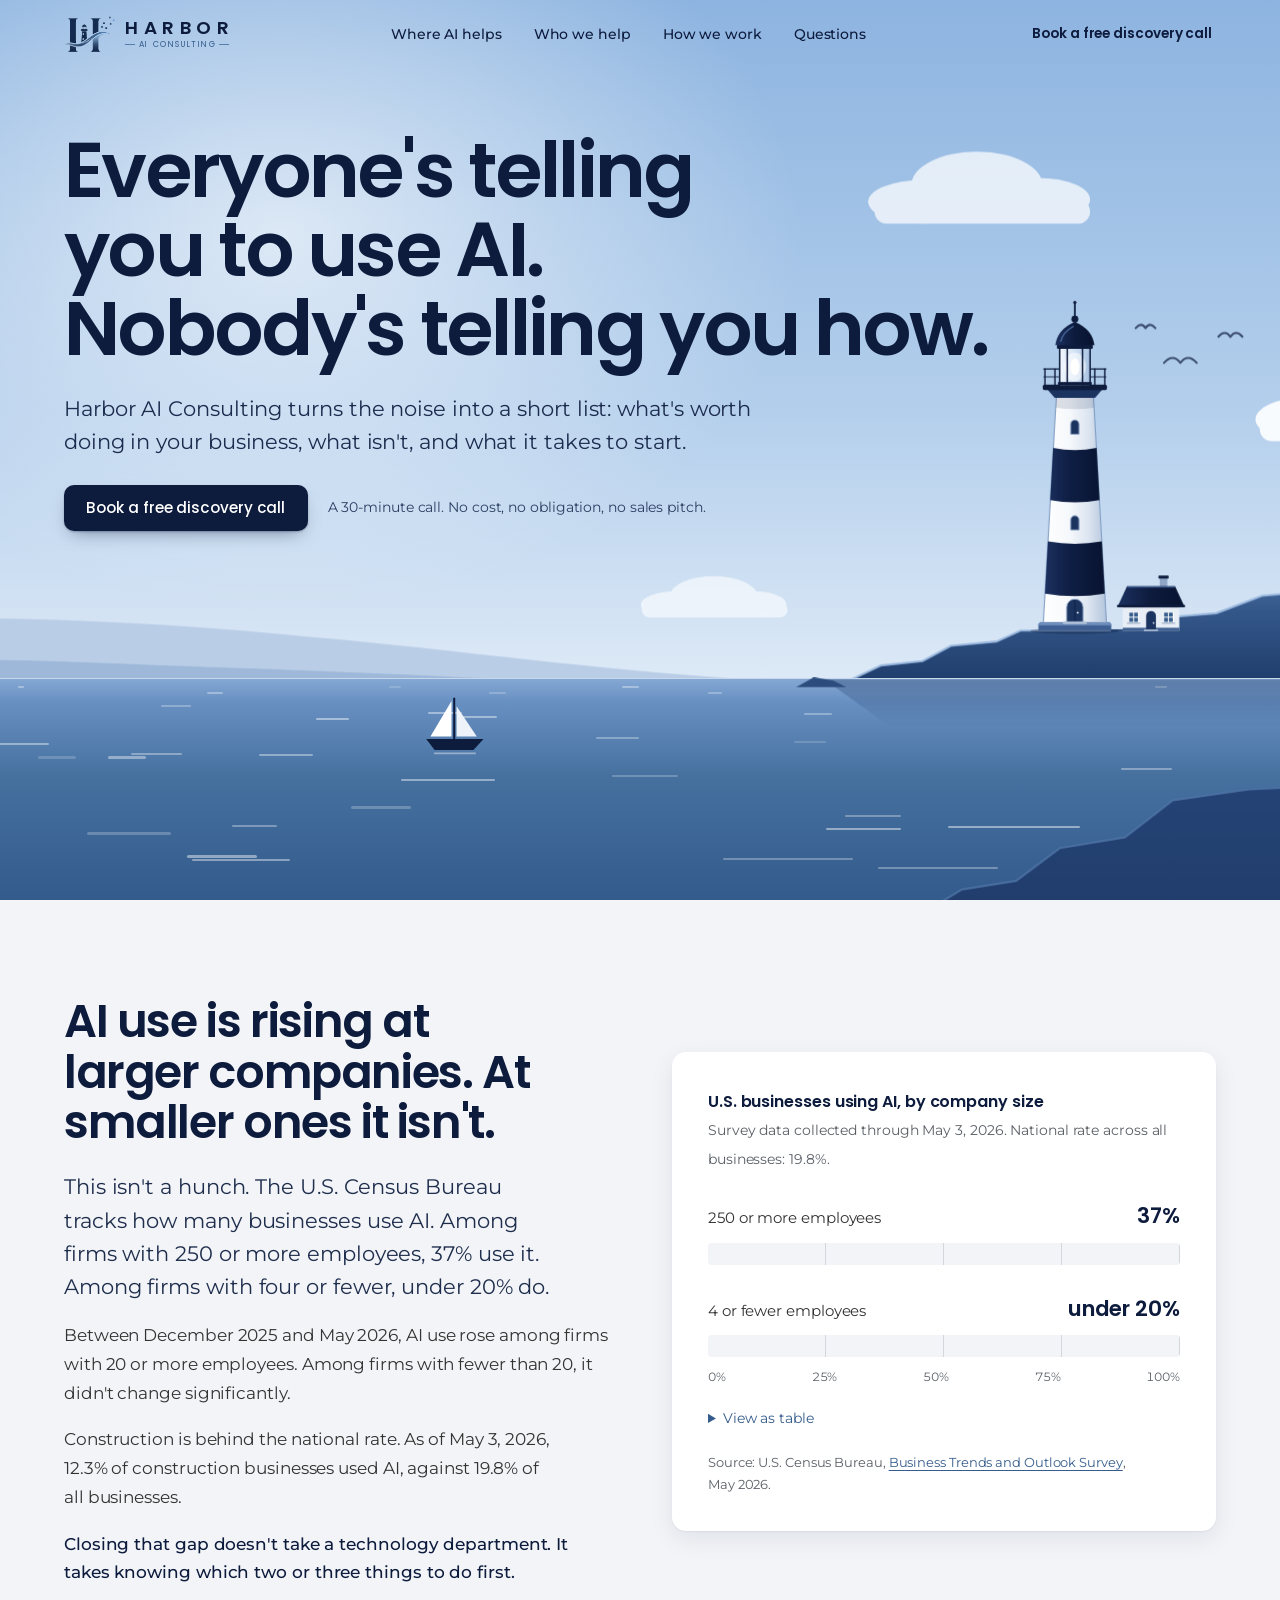
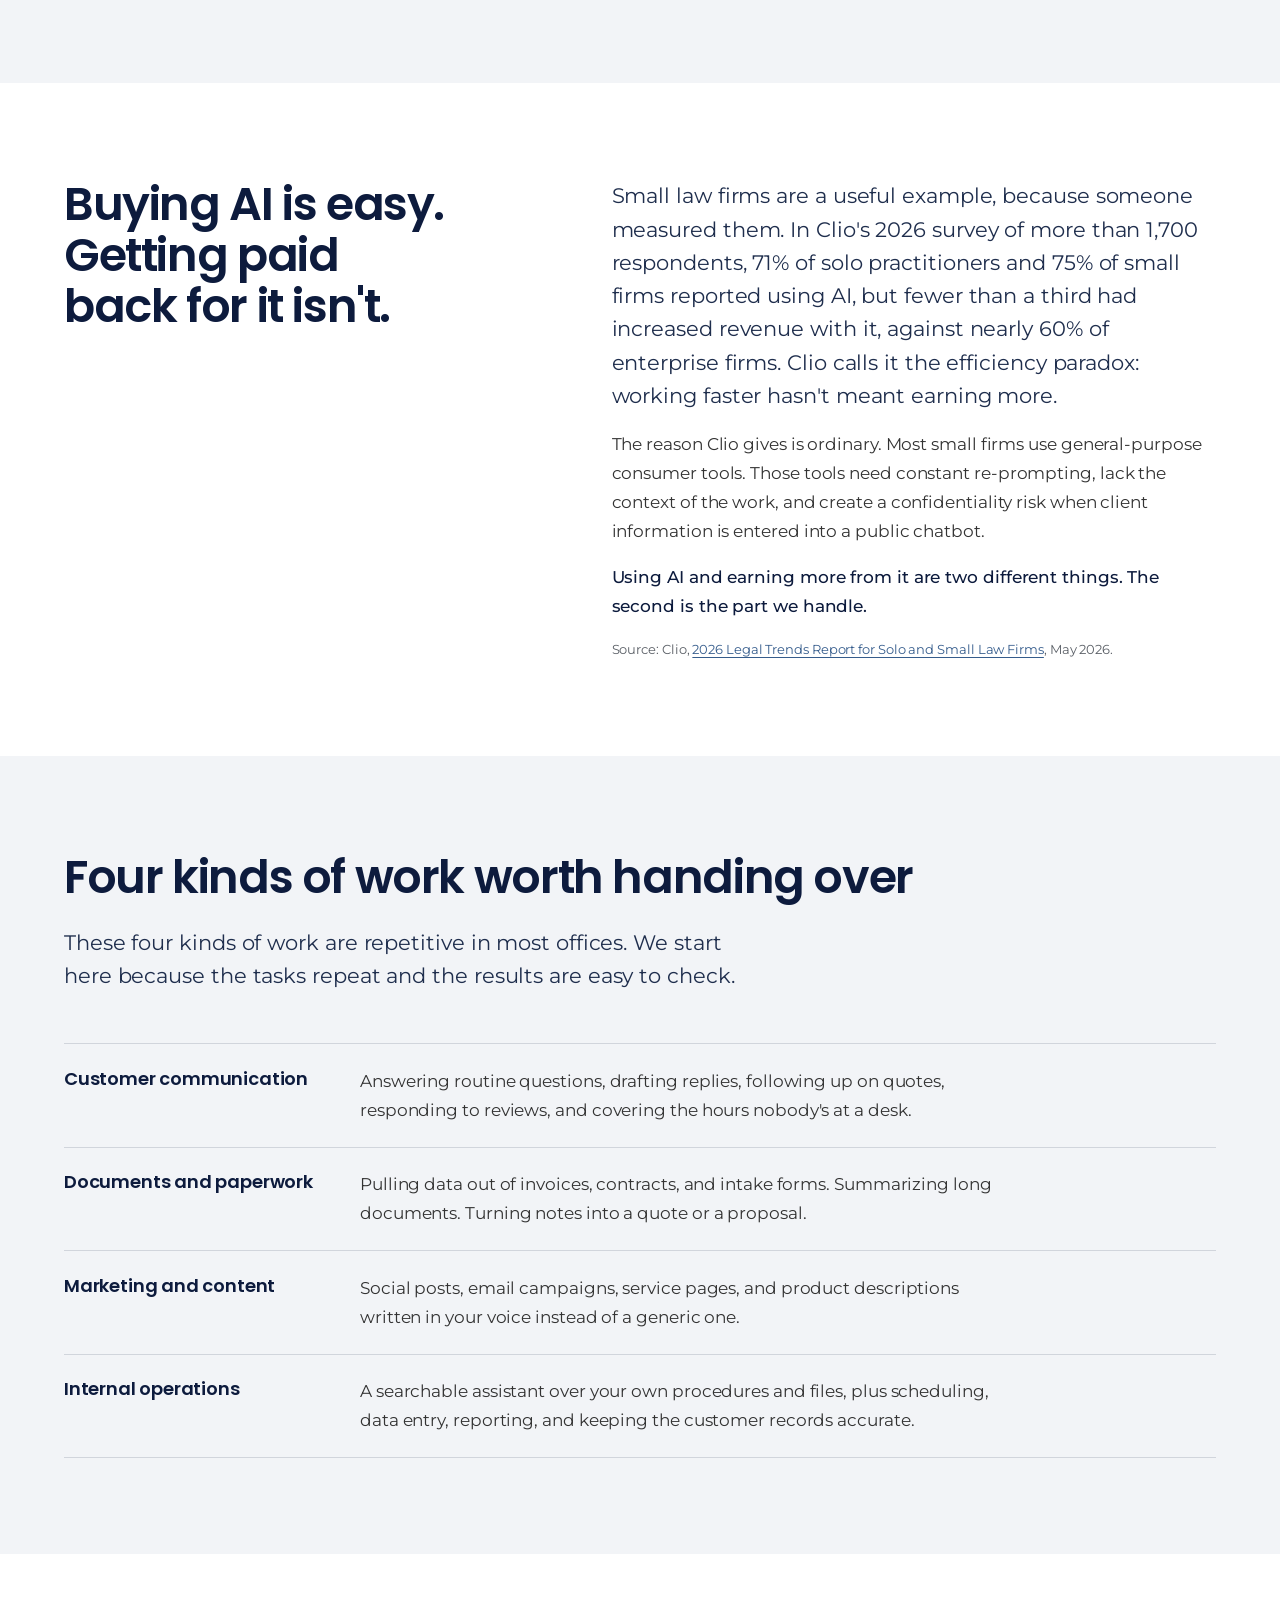
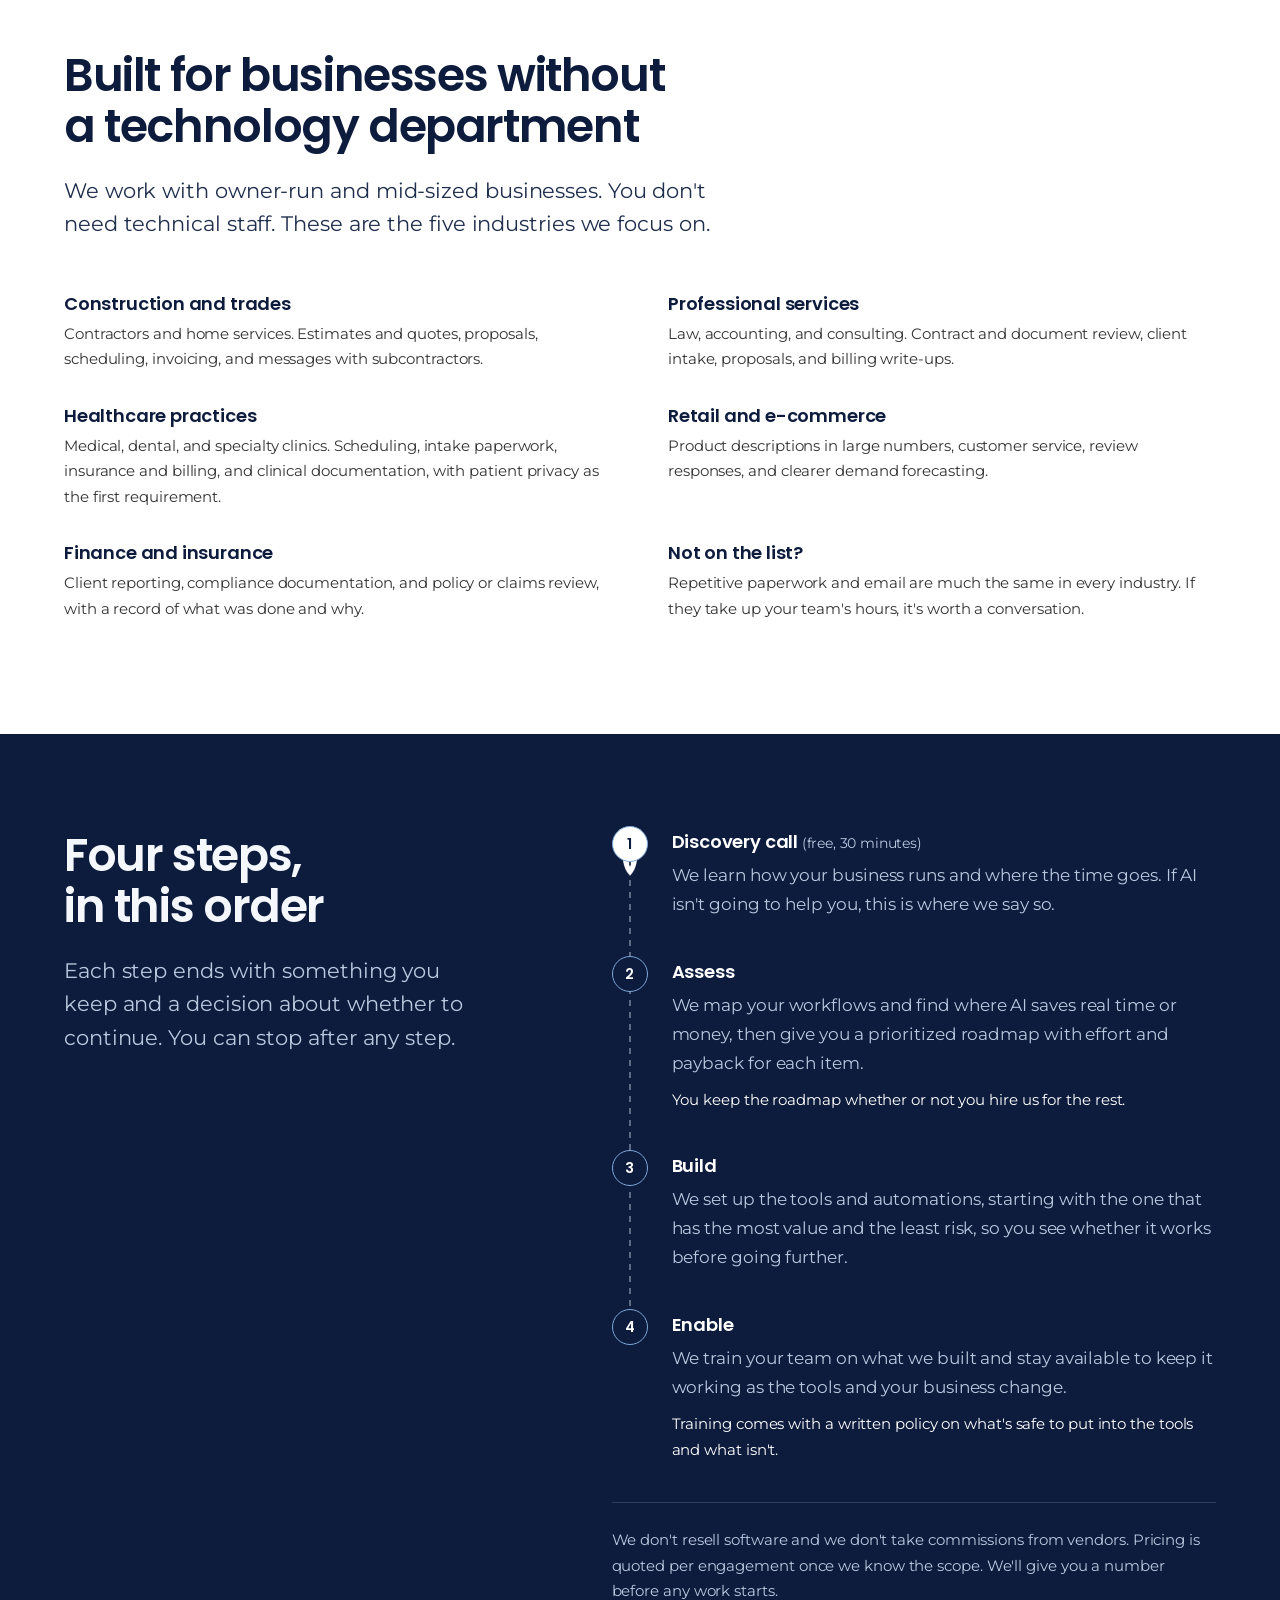
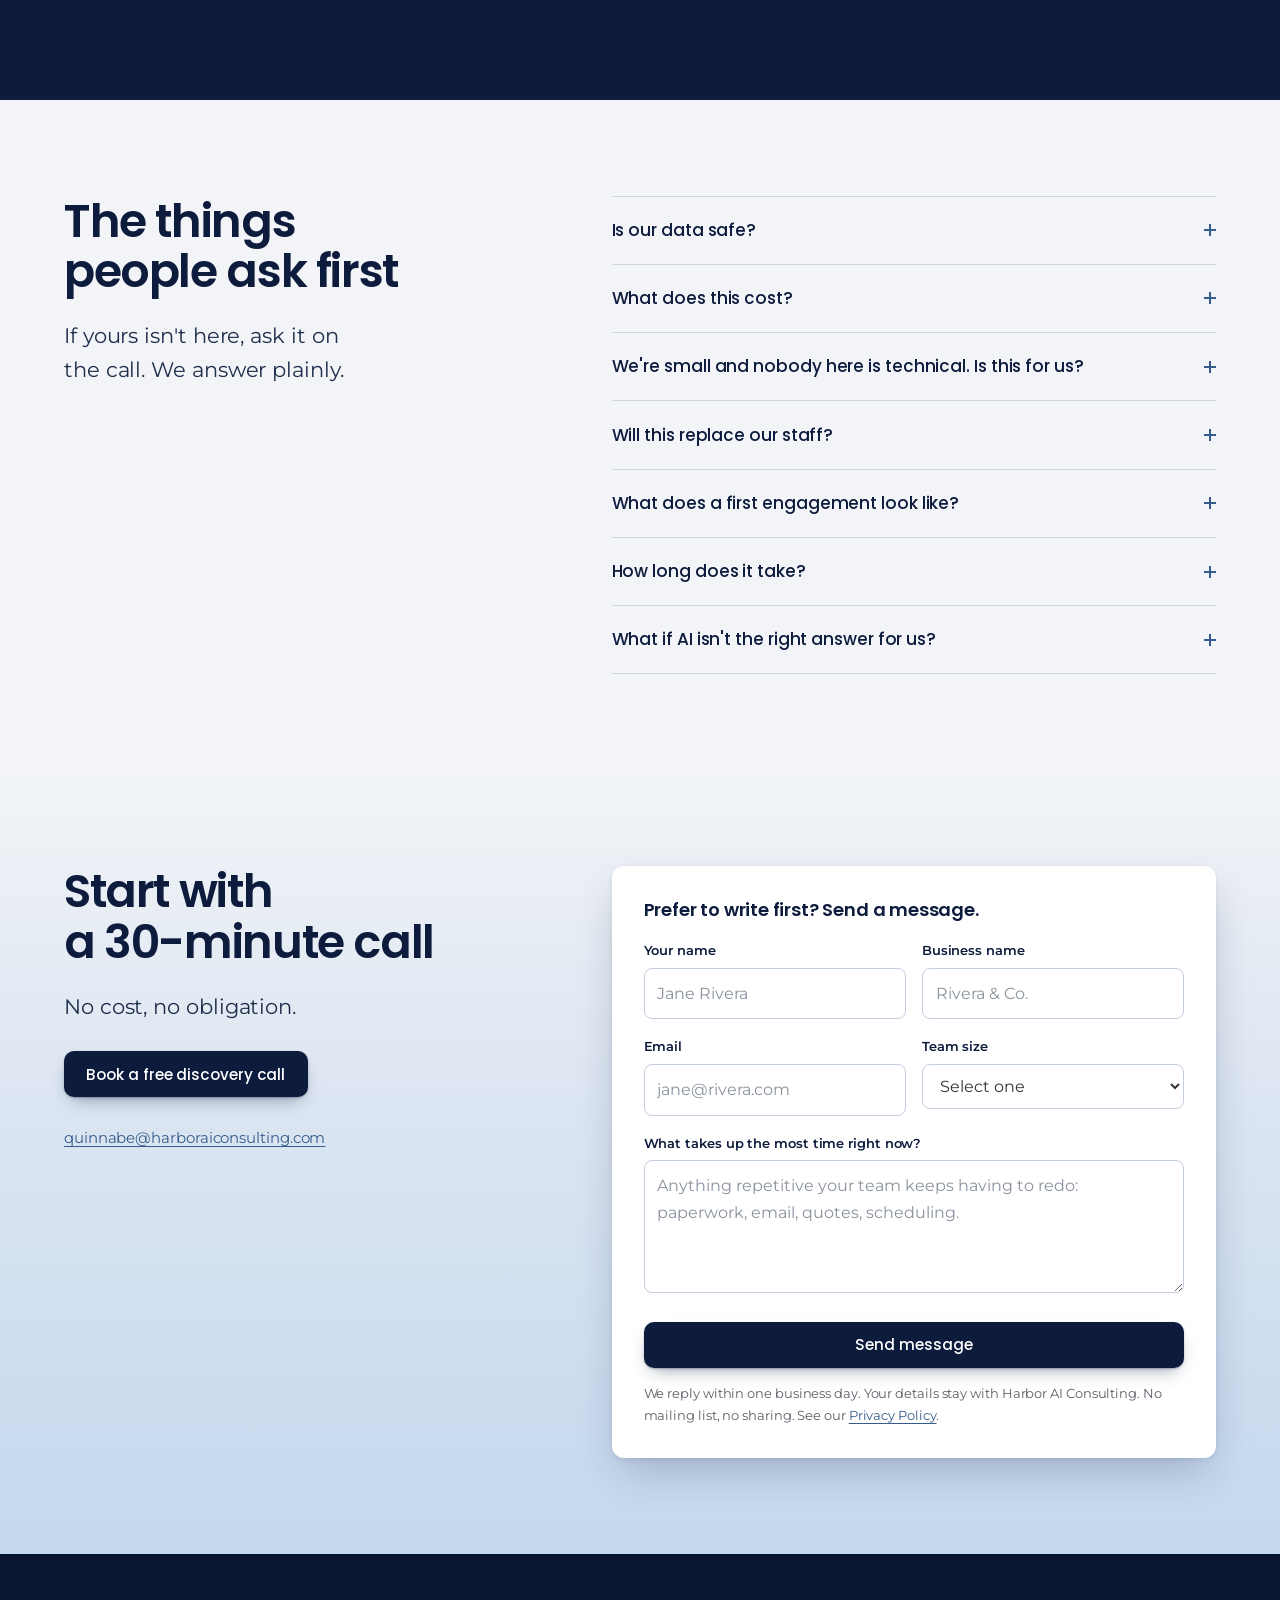
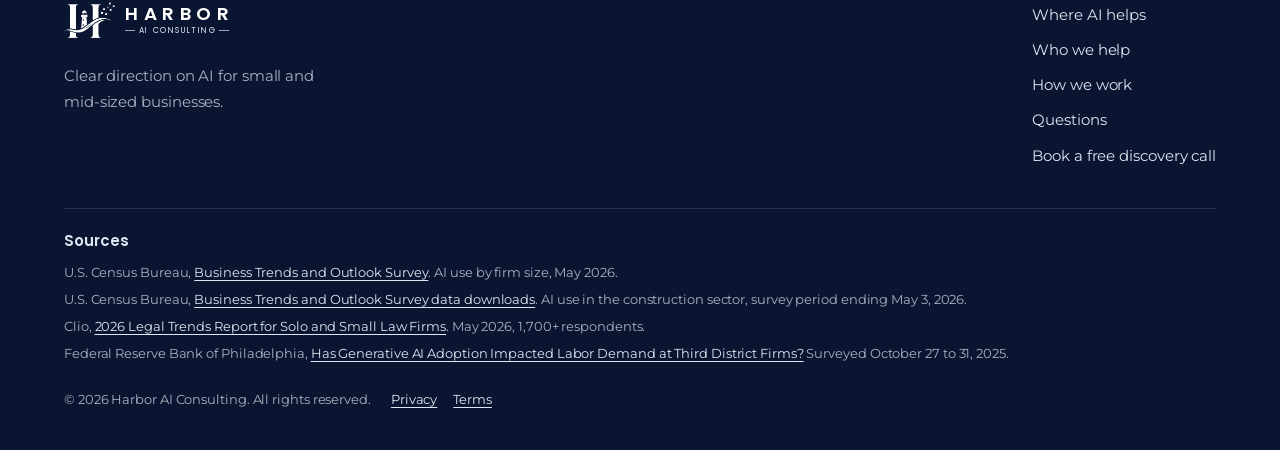
==== commit 610cb791: "Slow phone birds and cloud scroll movement" ====
--- a/index.html
+++ b/index.html
@@ -908,6 +908,7 @@
   const hero = document.querySelector('.hero');
   const sky = hero.querySelector('.pl-sky');
   const phoneCloud = hero.querySelector('.pl-phone-cloud');
+  const phoneMotion = matchMedia('(max-width: 760px)');
   const far = hero.querySelector('.sheet--far');
   const courseBoat = wrap.querySelector('.course-boat');
   const courseFill = wrap.querySelector('.course-fill');
@@ -917,8 +918,8 @@
   let motionFrame = 0, lastFrame = 0;
   const paintMotion = () => {
     // Write transforms on the moving elements, not inherited variables on the entire scene.
-    sky.style.transform = `translate3d(0,${(skyNow * motionH * .2).toFixed(3)}px,0)`;
-    phoneCloud.style.transform = `translate3d(0,${(skyNow * motionH * .1).toFixed(3)}px,0)`;
+    sky.style.transform = `translate3d(0,${(skyNow * motionH * (phoneMotion.matches ? .1 : .2)).toFixed(3)}px,0)`;
+    phoneCloud.style.transform = `translate3d(0,${(skyNow * motionH * .05).toFixed(3)}px,0)`;
     far.style.transform = `translate3d(${(-skyNow * motionW * .03).toFixed(3)}px,0,0)`;
     courseBoat.style.transform = `translate3d(0,${boatNow.toFixed(3)}px,0)`;
     courseFill.style.transform = `scaleY(${boatNow / railH})`;
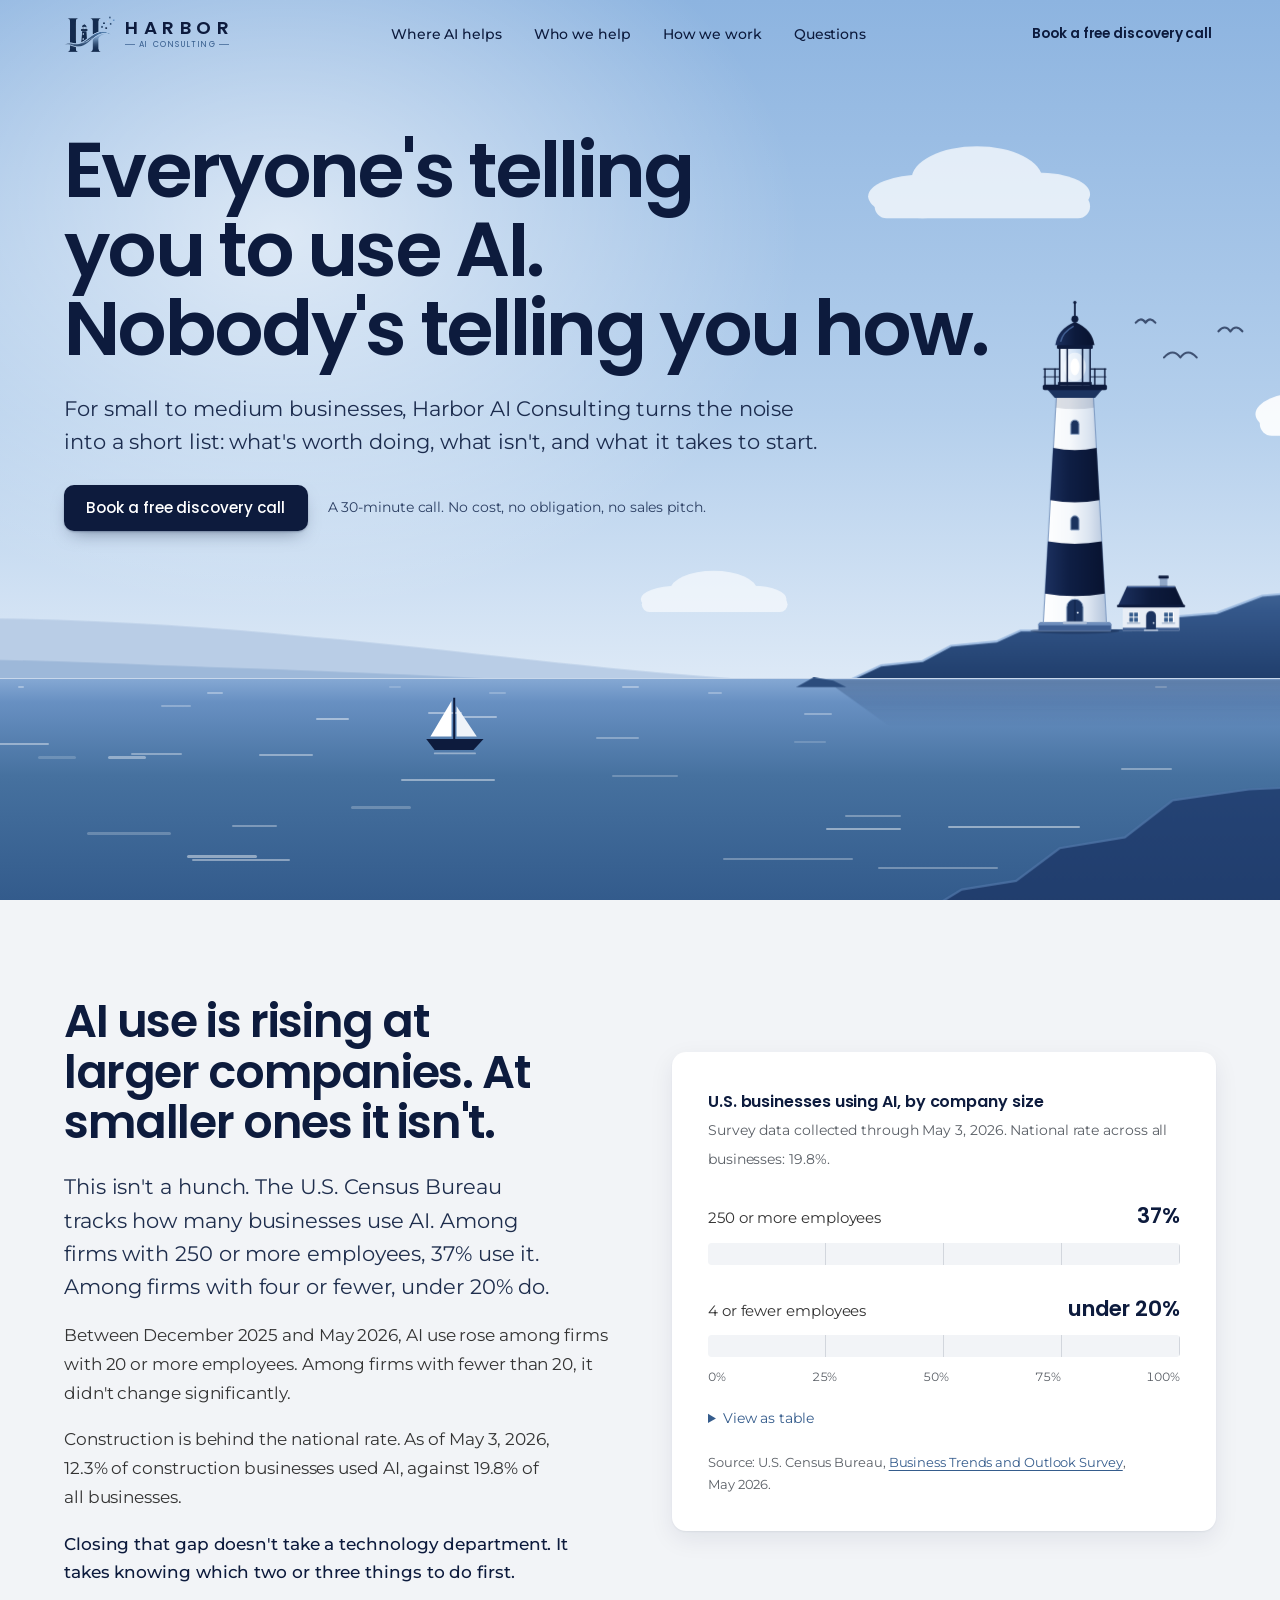
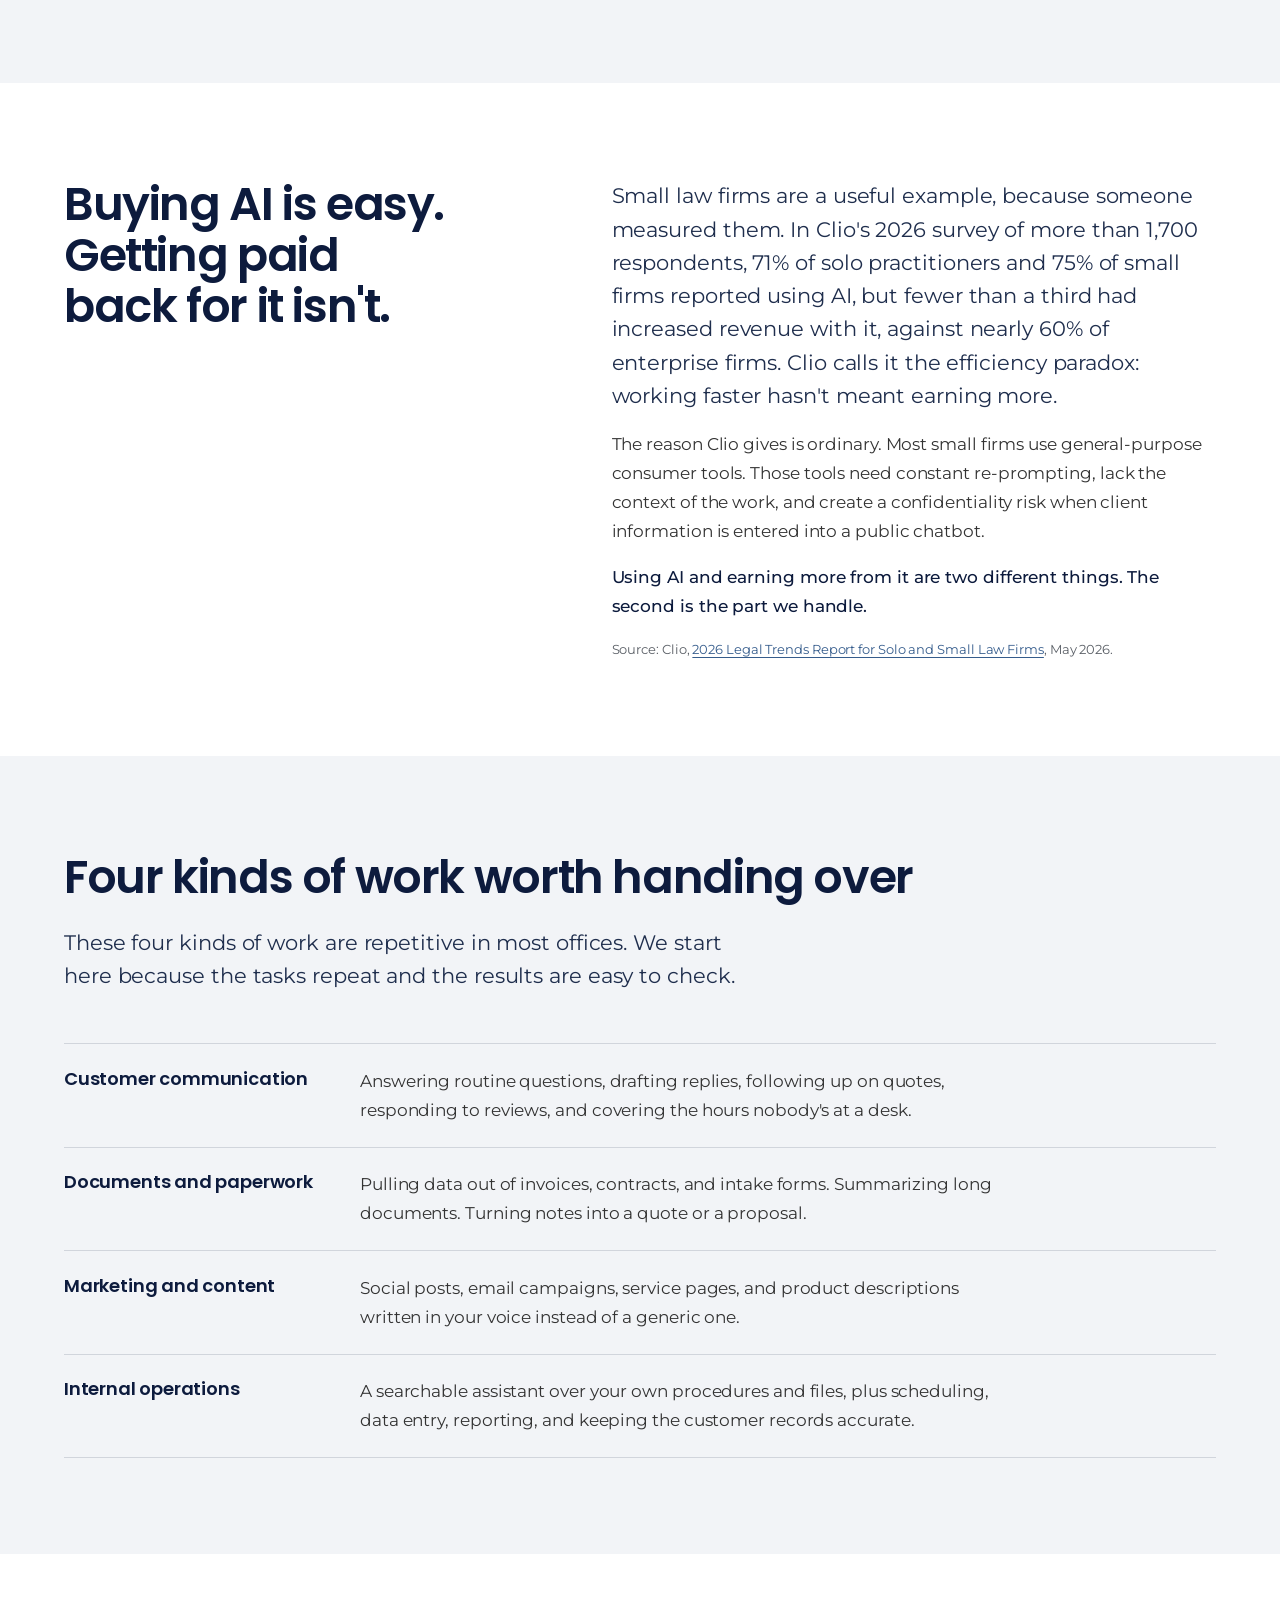
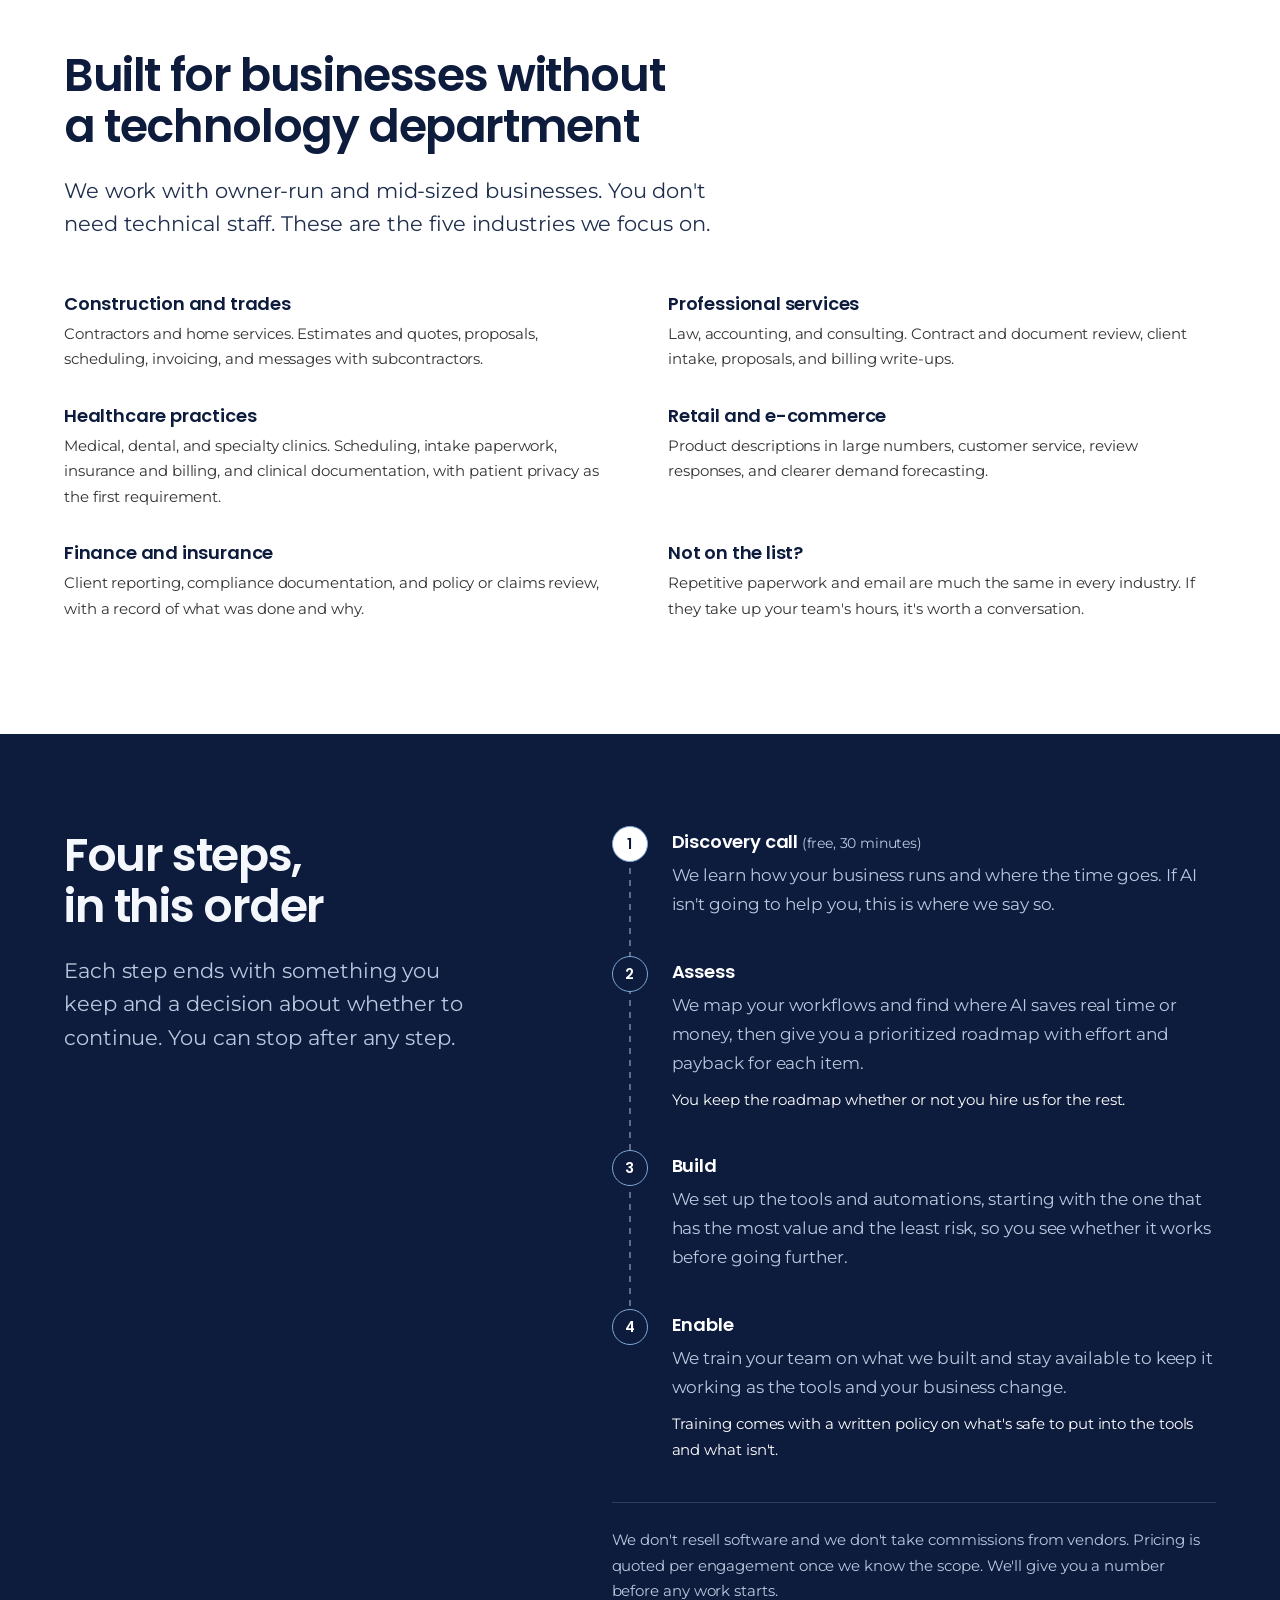
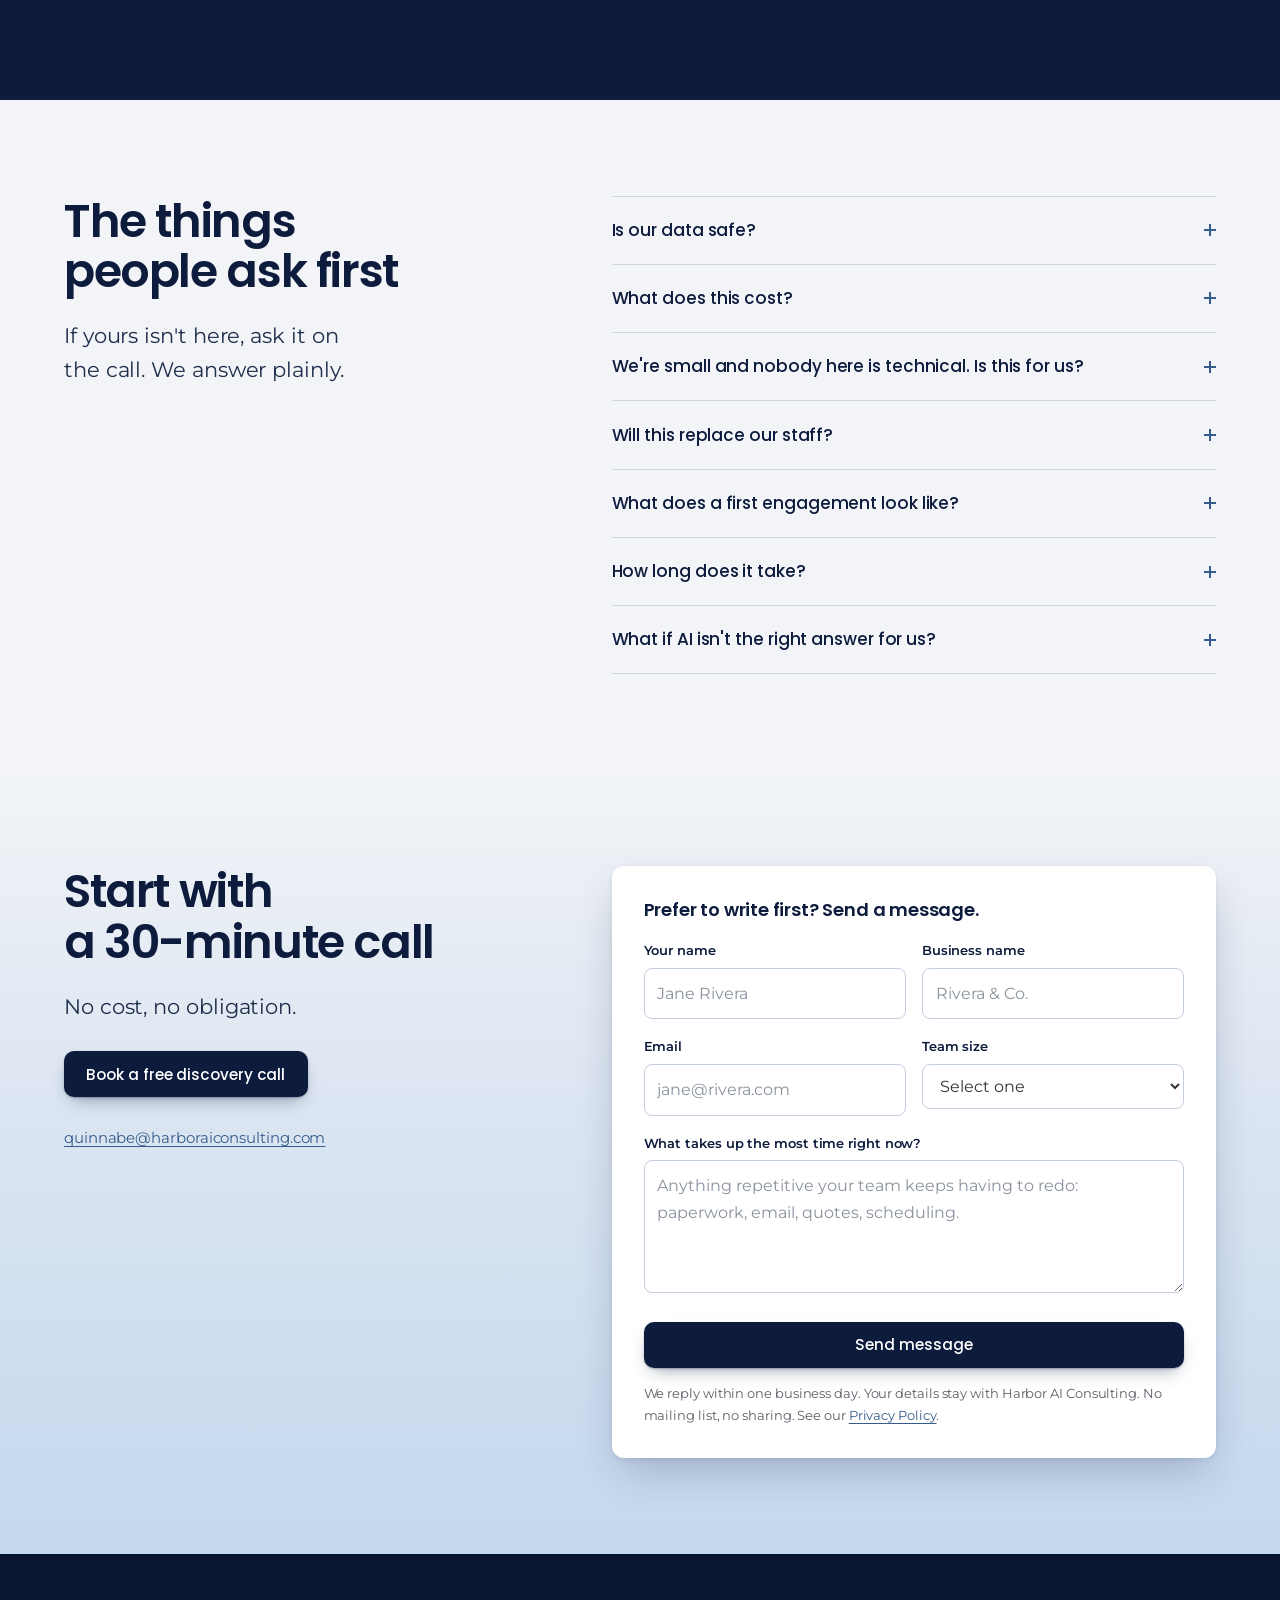
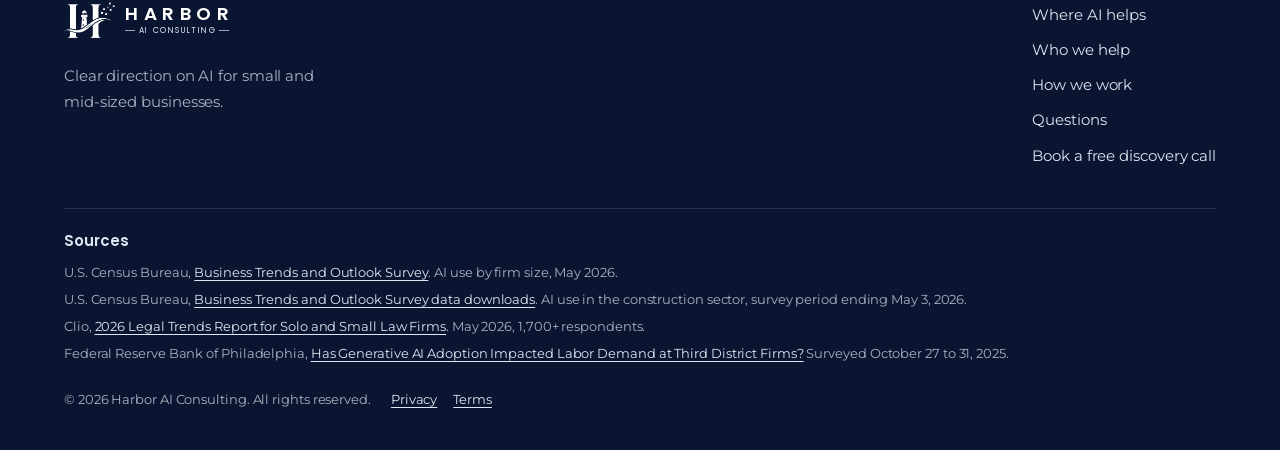
==== commit 81e155db: "Name the audience on the first screen, drop the text fade-in, extend the water on phones The first-s" ====
--- a/index.html
+++ b/index.html
@@ -183,7 +183,7 @@
     --lx: 84vw;
     --yb: 800;
     --sea: calc(var(--u) * (var(--yb) - 596));
-    position: relative; min-height: calc(var(--svh) * 100); overflow: clip;
+    position: relative; min-height: calc(var(--svh) * 100 + var(--tail, 0px)); overflow: clip;
     display: flex; flex-direction: column;
     background:
       radial-gradient(58% 60% at 22% 26%, rgba(255,255,255,.62), rgba(255,255,255,0) 70%),
@@ -196,7 +196,7 @@
   .sheet {
     position: absolute;
     left: calc(var(--lx) - var(--u) * 1180);
-    bottom: calc(var(--u) * (var(--yb) - 900));
+    bottom: calc(var(--u) * (var(--yb) - 900) + var(--tail, 0px));
     width: calc(var(--u) * 1600); height: calc(var(--u) * 900);
   }
   .sheet svg { display: block; width: 100%; height: 100%; max-width: none; overflow: visible; }
@@ -204,7 +204,7 @@
   /* Sky and far shore follow scroll; the boat and water also move while idle. */
 
   .water {
-    position: absolute; left: 0; right: 0; bottom: calc(var(--svh) * -24); height: calc(var(--sea) + calc(var(--svh) * 24));
+    position: absolute; left: 0; right: 0; bottom: calc(var(--svh) * -24); height: calc(var(--sea) + calc(var(--svh) * 24) + var(--tail, 0px));
     background: linear-gradient(180deg, #86A9D4 0, #6890C2 calc(var(--u) * 22), #46719F calc(var(--u) * 90), #325A8B calc(var(--u) * 210), #284C7B 100%);
     box-shadow: inset 0 1px 0 rgba(255,255,255,.55);
   }
@@ -255,13 +255,9 @@
     .birds { transform: translate(2360px, 130px) scale(-1, 1); }
     .boat { left: 8vw; width: calc(var(--u) * 70); }
   }
-
-  @media (prefers-reduced-motion: no-preference) {
-    .hero-copy h1, .hero-copy .lede, .hero-cta { animation: arrive 760ms var(--sc-ease-out) both; }
-    .hero-copy .lede { animation-delay: 120ms; }
-    .hero-cta { animation-delay: 220ms; }
-  }
-  @keyframes arrive { from { opacity: 0; transform: translate3d(0, 16px, 0); } }
+  /* Touch phones: the water continues 120px below the first screen. Safari on iPhone draws the page
+     under its floating address bar, and the next section showed there. The scene itself does not move. */
+  @media (max-width: 760px) and (pointer: coarse) { .hero { --tail: 120px; } }
 
   @media (prefers-reduced-motion: reduce) {
     .hero { --h: 0; }
@@ -604,7 +600,7 @@
 
   <div class="hero-copy">
     <h1><span>Everyone's telling you to use AI.</span> <span><span class="nw">Nobody's telling</span> you how.</span></h1>
-    <p class="lede">Harbor AI Consulting turns the noise into a short list: what's worth doing in your business, what isn't, and what it takes to start.</p>
+    <p class="lede">For small to medium businesses, Harbor AI Consulting turns the noise into a short list: what's worth doing, what isn't, and what it takes to start.</p>
     <div class="hero-cta">
       <a class="btn btn--navy" href="#contact" data-booking>Book a free discovery call</a>
       <p>A 30-minute call. No cost, no obligation, no sales pitch.</p>
